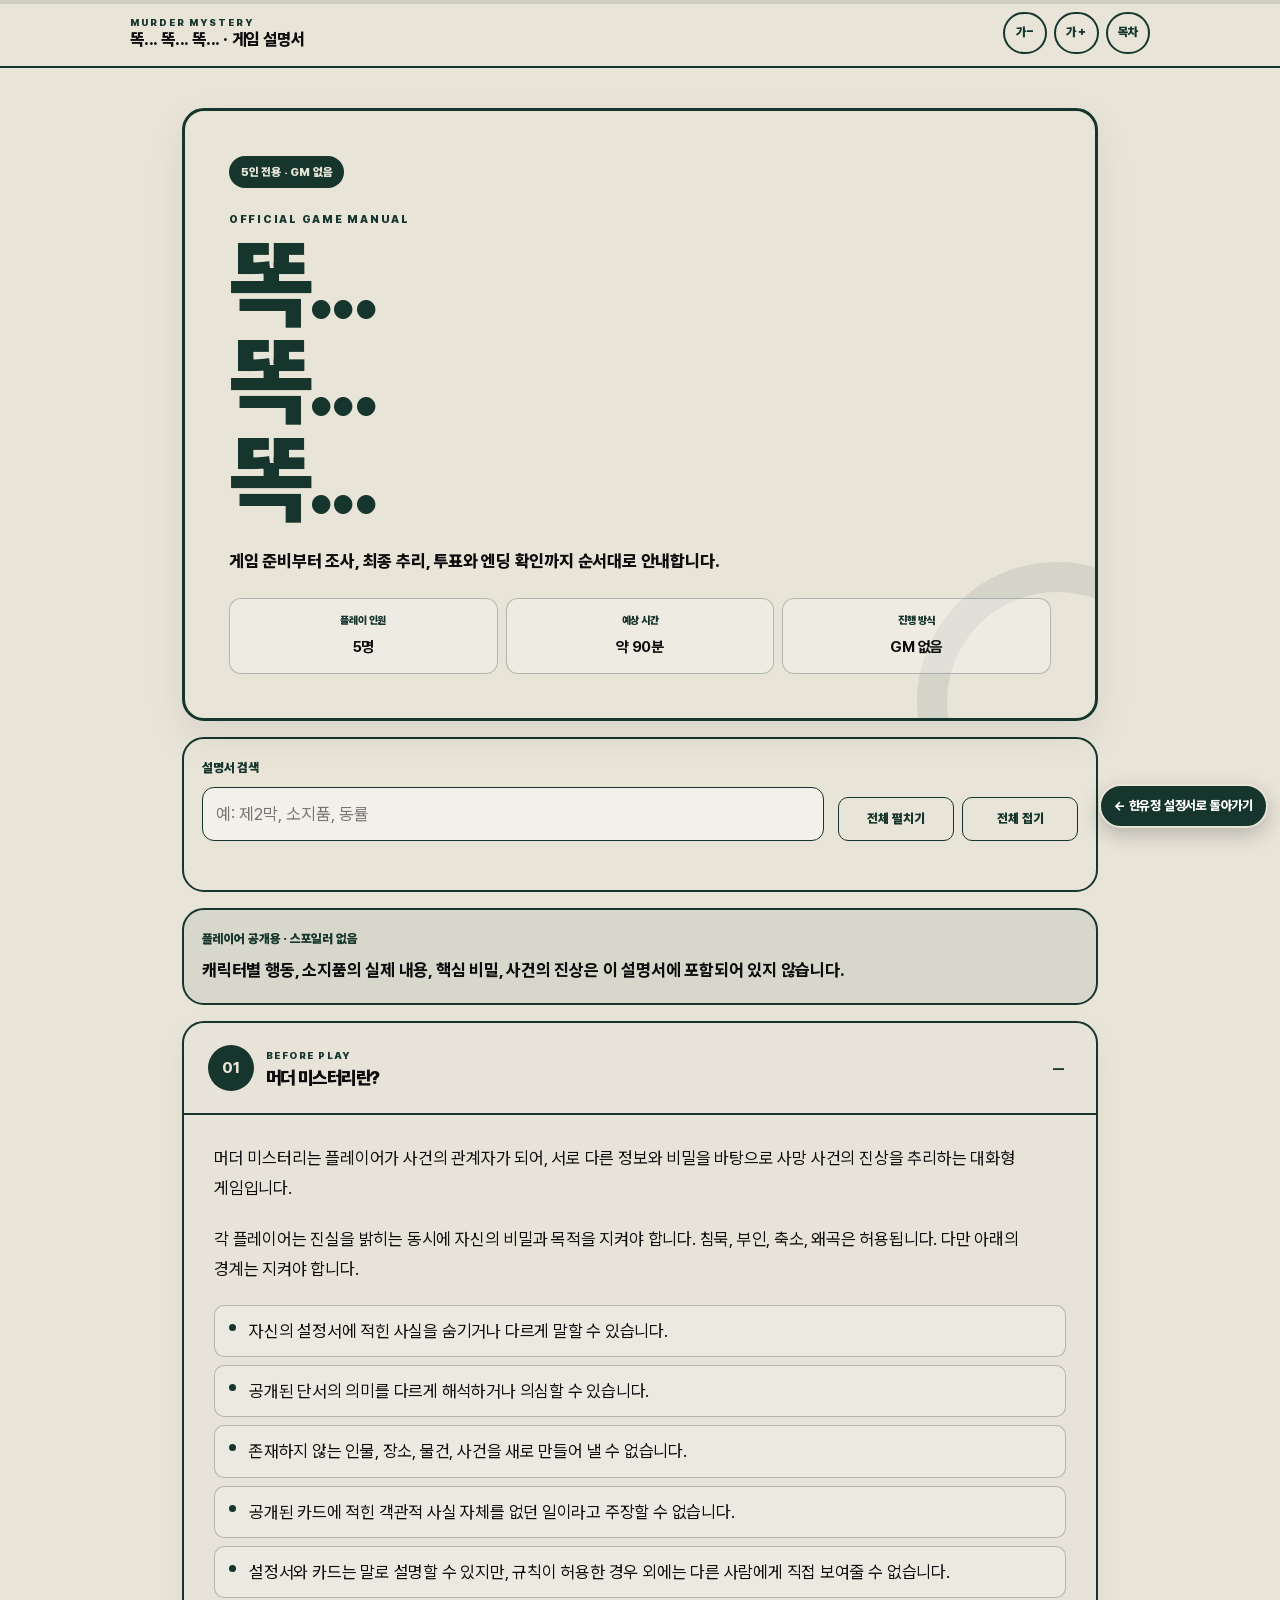
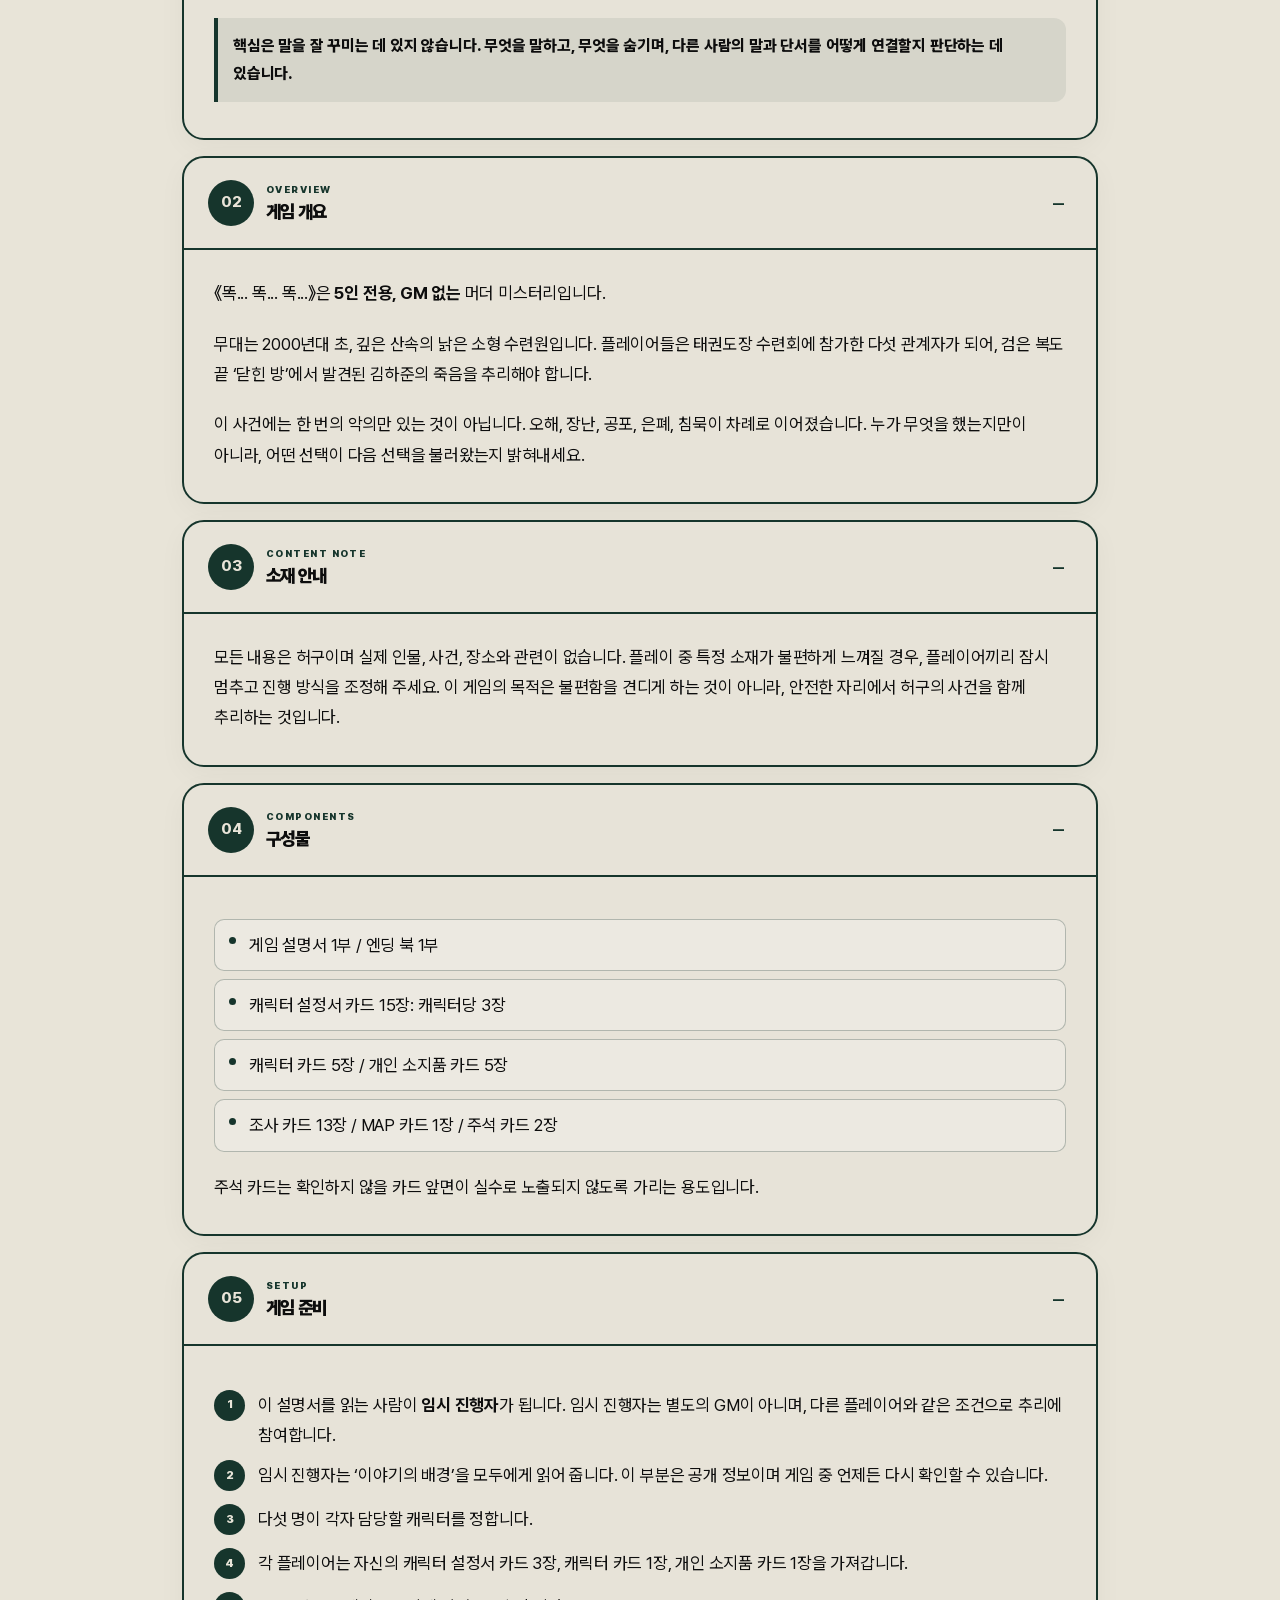
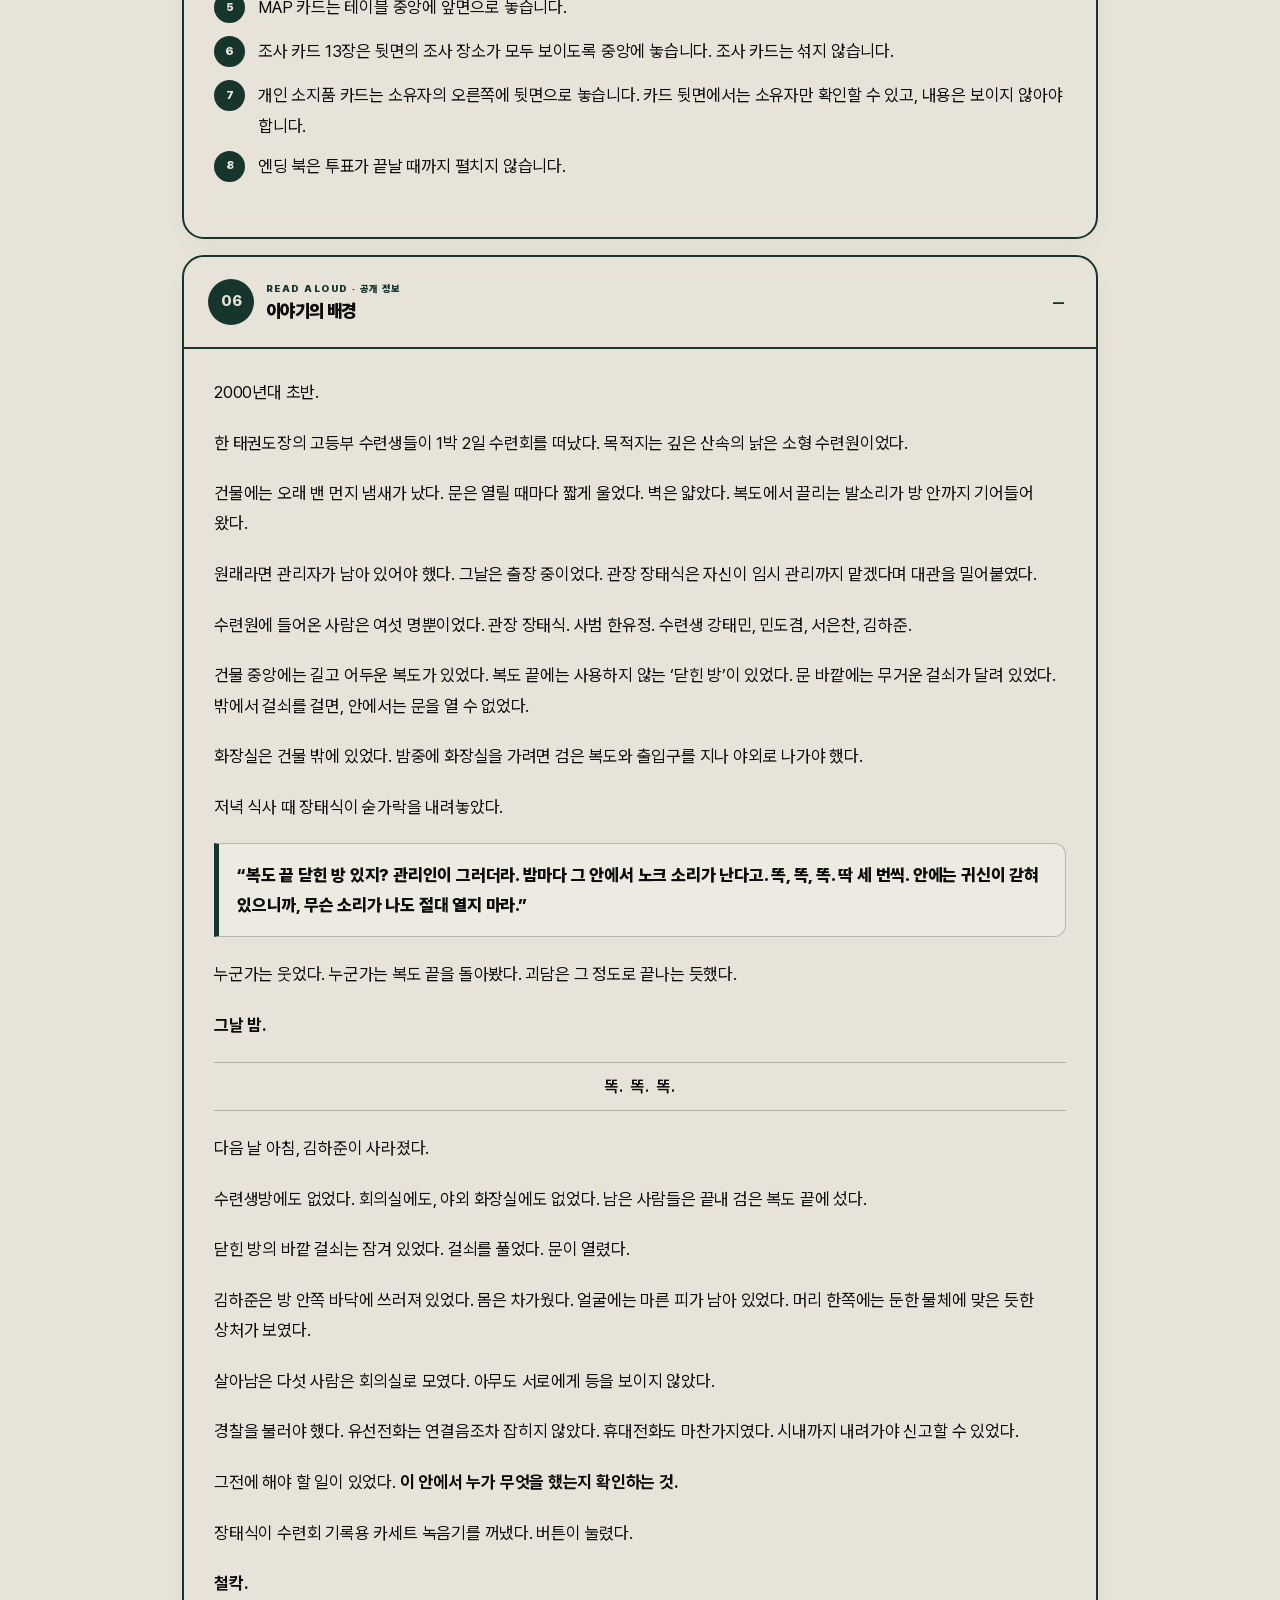
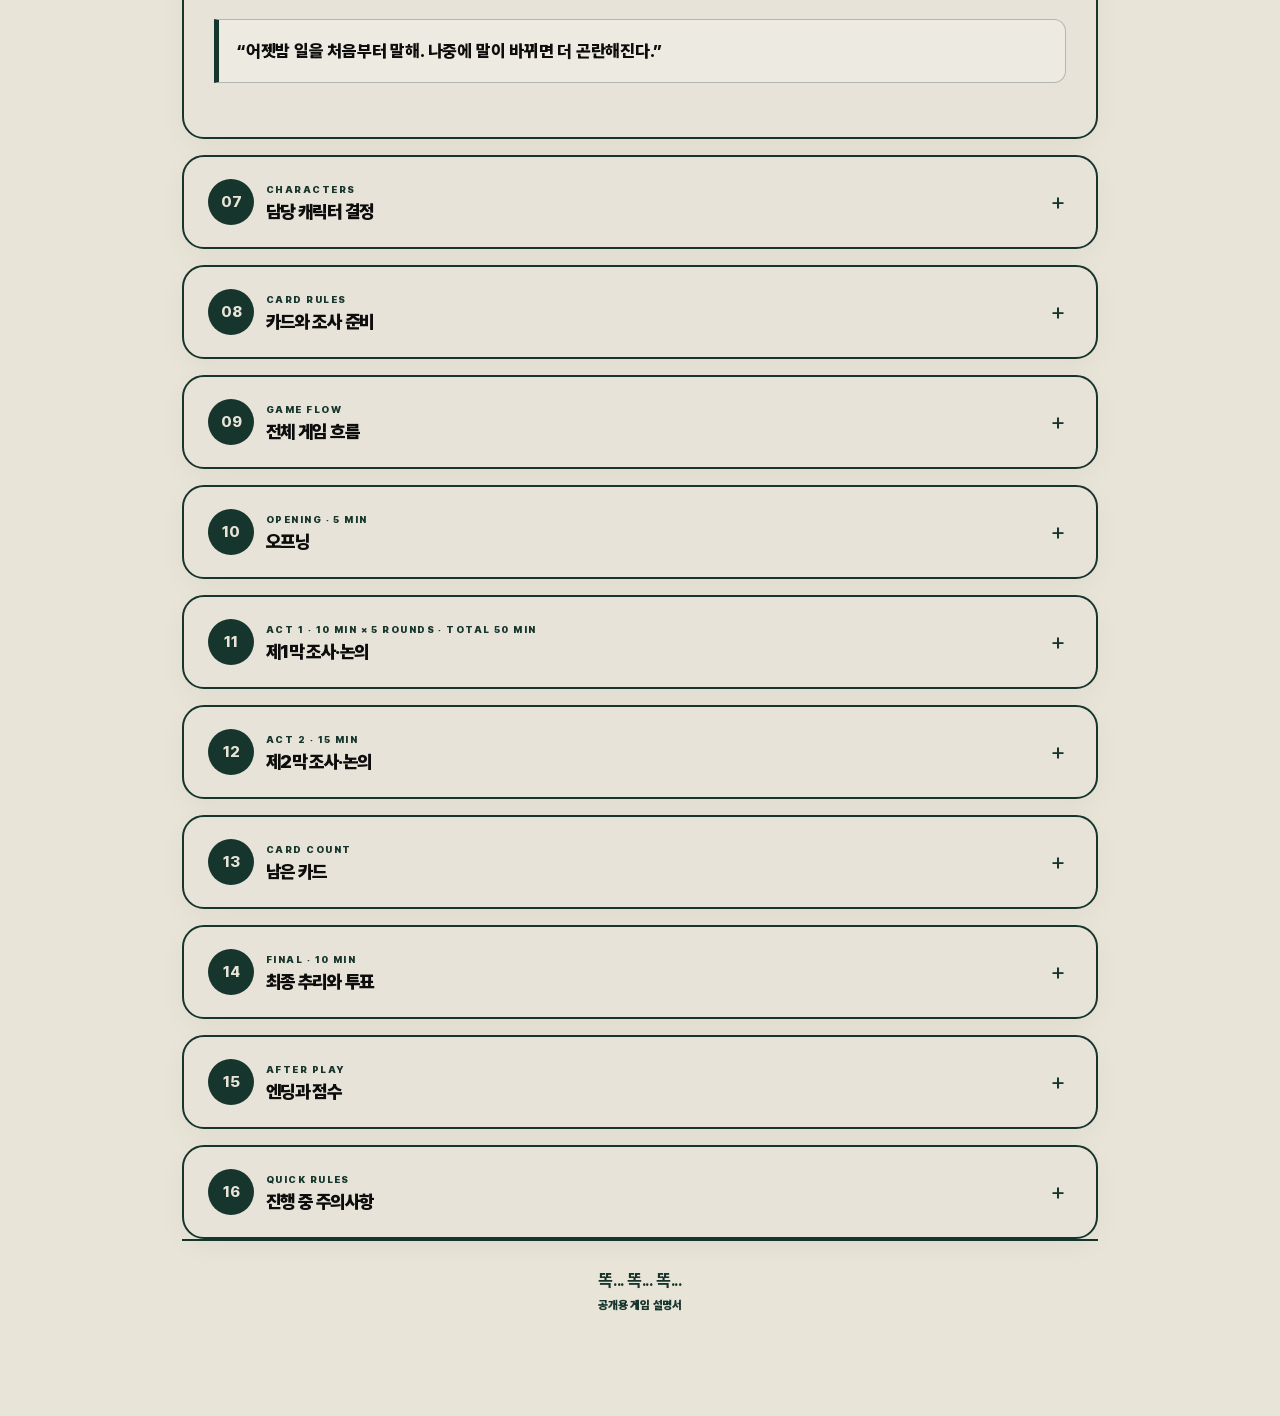
==== game-guide/index.html @ df675088 "Add files via upload" ====
<!DOCTYPE html>
<html lang="ko">
<head>
  <meta charset="UTF-8">
  <meta name="viewport" content="width=device-width, initial-scale=1, viewport-fit=cover">
  <meta name="theme-color" content="#E8E4D8">
  <meta name="color-scheme" content="light">
  <meta name="robots" content="noindex,nofollow,noarchive,nosnippet">
  <title>똑... 똑... 똑... | 게임 설명서</title>
  <meta name="description" content="5인용 GM 없는 머더 미스터리 《똑... 똑... 똑...》 공개용 모바일 게임 설명서">
  <link rel="stylesheet" href="style.css">
</head>
<body>
  <a class="character-return" id="characterReturn" href="../index.html?from=guide" aria-label="한유정 설정서로 돌아가기">← 한유정 설정서로 돌아가기</a>
  <div class="scroll-progress" aria-hidden="true"><div class="scroll-progress__bar" id="scrollProgress"></div></div>
  <header class="site-header">
    <div class="site-header__inner">
      <div class="brand"><span class="brand__eyebrow">MURDER MYSTERY</span><h1 class="brand__title">똑... 똑... 똑... · 게임 설명서</h1></div>
      <div class="header-actions" aria-label="읽기 설정">
        <button class="icon-button" id="fontDown" type="button" aria-label="글자 크기 줄이기">가−</button>
        <button class="icon-button" id="fontUp" type="button" aria-label="글자 크기 키우기">가＋</button>
        <button class="icon-button" id="menuToggle" type="button" aria-expanded="false" aria-controls="quickNav">목차</button>
      </div>
    </div>
  </header>
  <nav class="quick-nav" id="quickNav" aria-label="빠른 이동"><a href="#murder-mystery">머더 미스터리란?</a>
<a href="#overview">게임 개요</a>
<a href="#content-note">소재 안내</a>
<a href="#components">구성물</a>
<a href="#setup">게임 준비</a>
<a href="#story">이야기의 배경</a>
<a href="#characters">담당 캐릭터 결정</a>
<a href="#cards">카드와 조사 준비</a>
<a href="#flow">전체 게임 흐름</a>
<a href="#opening">오프닝</a>
<a href="#act-one">제1막 조사·논의</a>
<a href="#act-two">제2막 조사·논의</a>
<a href="#remaining">남은 카드</a>
<a href="#deduction-vote">최종 추리와 투표</a>
<a href="#ending-score">엔딩과 점수</a>
<a href="#important-rules">진행 중 주의사항</a></nav>
  <main class="page-shell">
    <section class="manual-hero">
      <span class="manual-hero__badge">5인 전용 · GM 없음</span>
      <p class="manual-hero__eyebrow">OFFICIAL GAME MANUAL</p>
      <h2>똑...<br>똑...<br>똑...</h2>
      <p class="manual-hero__subtitle">게임 준비부터 조사, 최종 추리, 투표와 엔딩 확인까지 순서대로 안내합니다.</p>
      <div class="manual-summary">
        <div><span>플레이 인원</span><strong>5명</strong></div>
        <div><span>예상 시간</span><strong>약 90분</strong></div>
        <div><span>진행 방식</span><strong>GM 없음</strong></div>
      </div>
    </section>
    <section class="manual-tools" aria-label="설명서 도구">
      <label class="search-box" for="manualSearch"><span>설명서 검색</span><input id="manualSearch" type="search" placeholder="예: 제2막, 소지품, 동률"></label>
      <div class="tool-buttons"><button id="expandAll" type="button">전체 펼치기</button><button id="collapseAll" type="button">전체 접기</button></div>
      <p class="search-status" id="searchStatus" aria-live="polite"></p>
    </section>
    <section class="important-note">
      <strong>플레이어 공개용 · 스포일러 없음</strong>
      <p>캐릭터별 행동, 소지품의 실제 내용, 핵심 비밀, 사건의 진상은 이 설명서에 포함되어 있지 않습니다.</p>
    </section>
    <div id="manualSections">
      <article class="manual-section" id="murder-mystery">
        <button class="section-toggle" type="button" aria-expanded="true" aria-controls="murder-mystery-content">
          <span class="section-number">01</span>
          <span class="section-title-group">
            <span class="section-kicker">BEFORE PLAY</span>
            <span class="section-title">머더 미스터리란?</span>
          </span>
          <span class="toggle-mark" aria-hidden="true">−</span>
        </button>
        <div class="section-content" id="murder-mystery-content">
          <div class="prose">
        <p>머더 미스터리는 플레이어가 사건의 관계자가 되어, 서로 다른 정보와 비밀을 바탕으로 사망 사건의 진상을 추리하는 대화형 게임입니다.</p>
        <p>각 플레이어는 진실을 밝히는 동시에 자신의 비밀과 목적을 지켜야 합니다. 침묵, 부인, 축소, 왜곡은 허용됩니다. 다만 아래의 경계는 지켜야 합니다.</p>
        <ul class="manual-list">
          <li>자신의 설정서에 적힌 사실을 숨기거나 다르게 말할 수 있습니다.</li>
          <li>공개된 단서의 의미를 다르게 해석하거나 의심할 수 있습니다.</li>
          <li>존재하지 않는 인물, 장소, 물건, 사건을 새로 만들어 낼 수 없습니다.</li>
          <li>공개된 카드에 적힌 객관적 사실 자체를 없던 일이라고 주장할 수 없습니다.</li>
          <li>설정서와 카드는 말로 설명할 수 있지만, 규칙이 허용한 경우 외에는 다른 사람에게 직접 보여줄 수 없습니다.</li>
        </ul>
        <div class="rule-callout">핵심은 말을 잘 꾸미는 데 있지 않습니다. 무엇을 말하고, 무엇을 숨기며, 다른 사람의 말과 단서를 어떻게 연결할지 판단하는 데 있습니다.</div></div>
        </div>
      </article>

      <article class="manual-section" id="overview">
        <button class="section-toggle" type="button" aria-expanded="true" aria-controls="overview-content">
          <span class="section-number">02</span>
          <span class="section-title-group">
            <span class="section-kicker">OVERVIEW</span>
            <span class="section-title">게임 개요</span>
          </span>
          <span class="toggle-mark" aria-hidden="true">−</span>
        </button>
        <div class="section-content" id="overview-content">
          <div class="prose">
        <p>《똑... 똑... 똑...》은 <strong>5인 전용, GM 없는</strong> 머더 미스터리입니다.</p>
        <p>무대는 2000년대 초, 깊은 산속의 낡은 소형 수련원입니다. 플레이어들은 태권도장 수련회에 참가한 다섯 관계자가 되어, 검은 복도 끝 ‘닫힌 방’에서 발견된 김하준의 죽음을 추리해야 합니다.</p>
        <p>이 사건에는 한 번의 악의만 있는 것이 아닙니다. 오해, 장난, 공포, 은폐, 침묵이 차례로 이어졌습니다. 누가 무엇을 했는지만이 아니라, 어떤 선택이 다음 선택을 불러왔는지 밝혀내세요.</p></div>
        </div>
      </article>

      <article class="manual-section" id="content-note">
        <button class="section-toggle" type="button" aria-expanded="true" aria-controls="content-note-content">
          <span class="section-number">03</span>
          <span class="section-title-group">
            <span class="section-kicker">CONTENT NOTE</span>
            <span class="section-title">소재 안내</span>
          </span>
          <span class="toggle-mark" aria-hidden="true">−</span>
        </button>
        <div class="section-content" id="content-note-content">
          <div class="prose">
        <p>모든 내용은 허구이며 실제 인물, 사건, 장소와 관련이 없습니다. 플레이 중 특정 소재가 불편하게 느껴질 경우, 플레이어끼리 잠시 멈추고 진행 방식을 조정해 주세요. 이 게임의 목적은 불편함을 견디게 하는 것이 아니라, 안전한 자리에서 허구의 사건을 함께 추리하는 것입니다.</p></div>
        </div>
      </article>

      <article class="manual-section" id="components">
        <button class="section-toggle" type="button" aria-expanded="true" aria-controls="components-content">
          <span class="section-number">04</span>
          <span class="section-title-group">
            <span class="section-kicker">COMPONENTS</span>
            <span class="section-title">구성물</span>
          </span>
          <span class="toggle-mark" aria-hidden="true">−</span>
        </button>
        <div class="section-content" id="components-content">
          <div class="prose">
        <ul class="manual-list">
          <li>게임 설명서 1부 / 엔딩 북 1부</li>
          <li>캐릭터 설정서 카드 15장: 캐릭터당 3장</li>
          <li>캐릭터 카드 5장 / 개인 소지품 카드 5장</li>
          <li>조사 카드 13장 / MAP 카드 1장 / 주석 카드 2장</li>
        </ul>
        <p>주석 카드는 확인하지 않을 카드 앞면이 실수로 노출되지 않도록 가리는 용도입니다.</p></div>
        </div>
      </article>

      <article class="manual-section" id="setup">
        <button class="section-toggle" type="button" aria-expanded="true" aria-controls="setup-content">
          <span class="section-number">05</span>
          <span class="section-title-group">
            <span class="section-kicker">SETUP</span>
            <span class="section-title">게임 준비</span>
          </span>
          <span class="toggle-mark" aria-hidden="true">−</span>
        </button>
        <div class="section-content" id="setup-content">
          <div class="prose">
        <ol class="numbered-list">
          <li>이 설명서를 읽는 사람이 <strong>임시 진행자</strong>가 됩니다. 임시 진행자는 별도의 GM이 아니며, 다른 플레이어와 같은 조건으로 추리에 참여합니다.</li>
          <li>임시 진행자는 ‘이야기의 배경’을 모두에게 읽어 줍니다. 이 부분은 공개 정보이며 게임 중 언제든 다시 확인할 수 있습니다.</li>
          <li>다섯 명이 각자 담당할 캐릭터를 정합니다.</li>
          <li>각 플레이어는 자신의 캐릭터 설정서 카드 3장, 캐릭터 카드 1장, 개인 소지품 카드 1장을 가져갑니다.</li>
          <li>MAP 카드는 테이블 중앙에 앞면으로 놓습니다.</li>
          <li>조사 카드 13장은 뒷면의 조사 장소가 모두 보이도록 중앙에 놓습니다. 조사 카드는 섞지 않습니다.</li>
          <li>개인 소지품 카드는 소유자의 오른쪽에 뒷면으로 놓습니다. 카드 뒷면에서는 소유자만 확인할 수 있고, 내용은 보이지 않아야 합니다.</li>
          <li>엔딩 북은 투표가 끝날 때까지 펼치지 않습니다.</li>
        </ol></div>
        </div>
      </article>

      <article class="manual-section" id="story">
        <button class="section-toggle" type="button" aria-expanded="true" aria-controls="story-content">
          <span class="section-number">06</span>
          <span class="section-title-group">
            <span class="section-kicker">READ ALOUD · 공개 정보</span>
            <span class="section-title">이야기의 배경</span>
          </span>
          <span class="toggle-mark" aria-hidden="true">−</span>
        </button>
        <div class="section-content" id="story-content">
          <div class="prose">
        <div class="story">
          <p>2000년대 초반.</p>
          <p>한 태권도장의 고등부 수련생들이 1박 2일 수련회를 떠났다. 목적지는 깊은 산속의 낡은 소형 수련원이었다.</p>
          <p>건물에는 오래 밴 먼지 냄새가 났다. 문은 열릴 때마다 짧게 울었다. 벽은 얇았다. 복도에서 끌리는 발소리가 방 안까지 기어들어 왔다.</p>
          <p>원래라면 관리자가 남아 있어야 했다. 그날은 출장 중이었다. 관장 장태식은 자신이 임시 관리까지 맡겠다며 대관을 밀어붙였다.</p>
          <p>수련원에 들어온 사람은 여섯 명뿐이었다. 관장 장태식. 사범 한유정. 수련생 강태민, 민도겸, 서은찬, 김하준.</p>
          <p>건물 중앙에는 길고 어두운 복도가 있었다. 복도 끝에는 사용하지 않는 ‘닫힌 방’이 있었다. 문 바깥에는 무거운 걸쇠가 달려 있었다. 밖에서 걸쇠를 걸면, 안에서는 문을 열 수 없었다.</p>
          <p>화장실은 건물 밖에 있었다. 밤중에 화장실을 가려면 검은 복도와 출입구를 지나 야외로 나가야 했다.</p>
          <p>저녁 식사 때 장태식이 숟가락을 내려놓았다.</p>
          <blockquote>“복도 끝 닫힌 방 있지? 관리인이 그러더라. 밤마다 그 안에서 노크 소리가 난다고. 똑, 똑, 똑. 딱 세 번씩. 안에는 귀신이 갇혀 있으니까, 무슨 소리가 나도 절대 열지 마라.”</blockquote>
          <p>누군가는 웃었다. 누군가는 복도 끝을 돌아봤다. 괴담은 그 정도로 끝나는 듯했다.</p>
          <p><strong>그날 밤.</strong></p>
          <p class="story-knock" aria-label="똑. 똑. 똑.">똑. 똑. 똑.</p>
          <p>다음 날 아침, 김하준이 사라졌다.</p>
          <p>수련생방에도 없었다. 회의실에도, 야외 화장실에도 없었다. 남은 사람들은 끝내 검은 복도 끝에 섰다.</p>
          <p>닫힌 방의 바깥 걸쇠는 잠겨 있었다. 걸쇠를 풀었다. 문이 열렸다.</p>
          <p>김하준은 방 안쪽 바닥에 쓰러져 있었다. 몸은 차가웠다. 얼굴에는 마른 피가 남아 있었다. 머리 한쪽에는 둔한 물체에 맞은 듯한 상처가 보였다.</p>
          <p>살아남은 다섯 사람은 회의실로 모였다. 아무도 서로에게 등을 보이지 않았다.</p>
          <p>경찰을 불러야 했다. 유선전화는 연결음조차 잡히지 않았다. 휴대전화도 마찬가지였다. 시내까지 내려가야 신고할 수 있었다.</p>
          <p>그전에 해야 할 일이 있었다. <strong>이 안에서 누가 무엇을 했는지 확인하는 것.</strong></p>
          <p>장태식이 수련회 기록용 카세트 녹음기를 꺼냈다. 버튼이 눌렸다.</p>
          <p><strong>철칵.</strong></p>
          <blockquote>“어젯밤 일을 처음부터 말해. 나중에 말이 바뀌면 더 곤란해진다.”</blockquote>
        </div></div>
        </div>
      </article>

      <article class="manual-section" id="characters">
        <button class="section-toggle" type="button" aria-expanded="false" aria-controls="characters-content">
          <span class="section-number">07</span>
          <span class="section-title-group">
            <span class="section-kicker">CHARACTERS</span>
            <span class="section-title">담당 캐릭터 결정</span>
          </span>
          <span class="toggle-mark" aria-hidden="true">+</span>
        </button>
        <div class="section-content" id="characters-content" hidden>
          <div class="prose">
        <p>아래 다섯 캐릭터 중 각자 한 명을 담당합니다. 희망 캐릭터가 겹치면 상의하여 정하고, 합의가 어렵다면 무작위로 정합니다.</p>
        <ul class="manual-list">
          <li><strong>강태민</strong> / 남성 / 18세 / 태권도장 수련생 / 분위기를 주도하는 고등부 수련생</li>
          <li><strong>민도겸</strong> / 남성 / 18세 / 태권도장 수련생 / 중심 인물의 곁에서 조용히 분위기를 따르는 학생</li>
          <li><strong>서은찬</strong> / 남성 / 17세 / 태권도장 수련생 / 불안이 많고 주변의 눈치를 빠르게 읽는 학생</li>
          <li><strong>한유정</strong> / 여성 / 28세 / 태권도장 사범 / 수련생들을 가장 가까이에서 지도하는 사람</li>
          <li><strong>장태식</strong> / 남성 / 45세 / 태권도장 관장 / 수련회와 시설 안전을 책임진 인솔자</li>
        </ul></div>
        </div>
      </article>

      <article class="manual-section" id="cards">
        <button class="section-toggle" type="button" aria-expanded="false" aria-controls="cards-content">
          <span class="section-number">08</span>
          <span class="section-title-group">
            <span class="section-kicker">CARD RULES</span>
            <span class="section-title">카드와 조사 준비</span>
          </span>
          <span class="toggle-mark" aria-hidden="true">+</span>
        </button>
        <div class="section-content" id="cards-content" hidden>
          <div class="prose">
        <h3>캐릭터 설정서</h3><p>각 플레이어는 자신의 캐릭터 설정서 3장을 손에 들고 진행합니다. 설정서는 언제든 다시 읽을 수 있지만 다른 사람에게 직접 보여줄 수 없습니다.</p>
        <h3>캐릭터 카드</h3><p>오프닝의 첫 진술을 읽을 때만 확인합니다. 첫 진술은 문장을 바꾸지 말고 그대로 읽습니다.</p>
        <h3>개인 소지품 카드</h3><p>소유자만 언제든 확인할 수 있습니다. 다만 조사 대상으로 선택되기 전에는 카드 앞면을 공개하거나 다른 사람에게 보여줄 수 없습니다. 소지품의 내용을 말로 설명하거나 숨기거나 왜곡하는 것은 가능합니다.</p>
        <h3>조사 카드</h3><p>뒷면에는 조사할 장소나 대상의 이름만 적혀 있고, 카드 내용은 앞면에만 있습니다. 섞지 않고 모든 플레이어가 원하는 조사 대상을 고를 수 있도록 펼쳐 놓습니다.</p>
        <div class="rule-callout"><strong>조사 카드 13장 + 개인 소지품 카드 5장 = 조사 가능 카드 18장</strong></div></div>
        </div>
      </article>

      <article class="manual-section" id="flow">
        <button class="section-toggle" type="button" aria-expanded="false" aria-controls="flow-content">
          <span class="section-number">09</span>
          <span class="section-title-group">
            <span class="section-kicker">GAME FLOW</span>
            <span class="section-title">전체 게임 흐름</span>
          </span>
          <span class="toggle-mark" aria-hidden="true">+</span>
        </button>
        <div class="section-content" id="flow-content" hidden>
          <div class="prose">
        <div class="flow-box flow-box--timeline">
          <span>오프닝 <strong>5분</strong></span><span class="flow-box__act-one">제1막 <strong>10분 × 5회</strong><small>총 50분 · 5회 모두 진행</small></span><span>제2막 <strong>15분</strong></span><span>최종 추리 <strong>5분</strong></span><span>투표 <strong>5분</strong></span><span>엔딩·점수</span>
        </div>
        <p>제한 시간은 긴장을 위한 기준입니다. 전원이 동의하면 조금 조정할 수 있습니다.</p></div>
        </div>
      </article>

      <article class="manual-section" id="opening">
        <button class="section-toggle" type="button" aria-expanded="false" aria-controls="opening-content">
          <span class="section-number">10</span>
          <span class="section-title-group">
            <span class="section-kicker">OPENING · 5 MIN</span>
            <span class="section-title">오프닝</span>
          </span>
          <span class="toggle-mark" aria-hidden="true">+</span>
        </button>
        <div class="section-content" id="opening-content" hidden>
          <div class="prose">
        <ol class="numbered-list">
          <li>모두 자신의 캐릭터 설정서 3장을 조용히 읽습니다.</li>
          <li>설정서의 원문은 다른 플레이어에게 보여주거나 그대로 낭독하지 않습니다.</li>
          <li>설정서 확인이 끝나면 캐릭터 카드의 첫 진술을 순서대로 읽습니다.</li>
          <li>첫 진술은 김하준의 시신이 발견된 직후, 각 인물이 녹음기 앞에서 한 공개 진술입니다. 문장을 바꾸지 않습니다.</li>
          <li>모든 첫 진술이 끝나면 제1막 <strong>1회차</strong>를 시작합니다.</li>
        </ol></div>
        </div>
      </article>

      <article class="manual-section" id="act-one">
        <button class="section-toggle" type="button" aria-expanded="false" aria-controls="act-one-content">
          <span class="section-number">11</span>
          <span class="section-title-group">
            <span class="section-kicker">ACT 1 · 10 MIN × 5 ROUNDS · TOTAL 50 MIN</span>
            <span class="section-title">제1막 조사·논의</span>
          </span>
          <span class="toggle-mark" aria-hidden="true">+</span>
        </button>
        <div class="section-content" id="act-one-content" hidden>
          <div class="prose">
        <div class="act-one-alert" role="note" aria-label="제1막 반복 진행 안내">
          <strong>한 번만 진행하고 제2막으로 넘어가지 마세요.</strong>
          <span>아래의 <b>10분짜리 조사·논의를 담당자를 바꾸며 총 5회 반복</b>합니다. 제1막 전체 시간은 총 50분입니다.</span>
        </div>

        <h3 class="step-heading">제1막 전체 5회차</h3>
        <div class="round-repeat-grid" aria-label="제1막 1회차부터 5회차까지">
          <div class="round-repeat-item"><strong>1회차</strong><span>10분</span></div>
          <div class="round-repeat-item"><strong>2회차</strong><span>10분</span></div>
          <div class="round-repeat-item"><strong>3회차</strong><span>10분</span></div>
          <div class="round-repeat-item"><strong>4회차</strong><span>10분</span></div>
          <div class="round-repeat-item"><strong>5회차</strong><span>10분</span></div>
        </div>
        <p class="round-repeat-caption">첫 조사 담당자를 정한 뒤, 매 회차가 끝날 때마다 시계 방향의 다음 플레이어가 담당합니다. 다섯 명 모두 한 번씩 담당해야 합니다.</p>

        <h3 class="step-heading">한 회차 10분의 진행 순서</h3>
        <ol class="round-flow-list">
          <li><span class="flow-number" aria-hidden="true">1</span><span class="flow-text">이번 회차의 조사 담당자를 확인합니다.</span></li>
          <li><span class="flow-number" aria-hidden="true">2</span><span class="flow-text">조사 담당자가 조사 가능 카드 2장을 선택합니다.</span></li>
          <li><span class="flow-number" aria-hidden="true">3</span><span class="flow-text">선택한 두 카드를 즉시 전체 공개합니다.</span></li>
          <li><span class="flow-number" aria-hidden="true">4</span><span class="flow-text">10분 중 남은 시간 동안 자유롭게 논의합니다.</span></li>
          <li><span class="flow-number" aria-hidden="true">5</span><span class="flow-text">10분이 끝나면 다음 담당자로 바꾸어 새 회차를 시작합니다.</span></li>
        </ol>
        <p>각 조사 담당자는 아직 공개되지 않은 조사 가능 카드 2장을 고릅니다.</p>
        <ul class="manual-list">
          <li>조사 카드 2장을 선택할 수 있습니다.</li>
          <li>조사 카드 1장과 다른 사람의 개인 소지품 카드 1장을 선택할 수 있습니다.</li>
          <li>개인 소지품 카드 2장을 동시에 선택할 수 없습니다.</li>
          <li>자신의 개인 소지품 카드는 선택할 수 없습니다.</li>
        </ul>
        <p>선택한 두 카드는 즉시 전체 공개합니다. 공개된 카드는 테이블 중앙에 앞면으로 놓고 누구나 다시 확인할 수 있게 둡니다.</p>
        <p>카드 공개 뒤 남은 시간 동안 자유롭게 논의합니다. 공개 단서, 첫 진술, 서로의 말에 드러난 모순을 연결해 사건을 추리합니다.</p></div>
        <div class="act-one-exit" role="note">
          <strong>제2막으로 넘어가기 전 반드시 확인</strong>
          <span>① 5회차까지 모두 종료&nbsp;&nbsp; ② 다섯 명 모두 조사 담당 완료&nbsp;&nbsp; ③ 공개 카드 총 10장</span>
          <b>세 조건이 모두 충족되어야 제2막으로 이동합니다.</b>
        </div>
        </div>
      </article>

      <article class="manual-section" id="act-two">
        <button class="section-toggle" type="button" aria-expanded="false" aria-controls="act-two-content">
          <span class="section-number">12</span>
          <span class="section-title-group">
            <span class="section-kicker">ACT 2 · 15 MIN</span>
            <span class="section-title">제2막 조사·논의</span>
          </span>
          <span class="toggle-mark" aria-hidden="true">+</span>
        </button>
        <div class="section-content" id="act-two-content" hidden>
          <div class="prose">
        <div class="rule-callout"><strong>제1막 5회차를 모두 마치고, 전체 공개 카드가 총 10장인지 확인한 뒤 제2막을 시작합니다.</strong></div>
        <ol class="numbered-list">
          <li>첫 조사 담당자부터 시계 방향으로 아직 확인되지 않은 조사 가능 카드 1장을 골라 자기 앞에 뒷면으로 가져옵니다.</li>
          <li>앞선 플레이어가 가져간 카드는 다시 선택할 수 없습니다.</li>
          <li>다섯 명의 선택이 모두 끝난 뒤, 각자 가져온 카드 앞면을 개인적으로 확인합니다.</li>
          <li>가져온 카드는 전체 공개하거나 다른 플레이어에게 직접 보여줄 수 없습니다.</li>
          <li>카드 내용을 말로 설명하는 것은 가능하며, 숨기거나 왜곡하거나 거짓말할 수도 있습니다.</li>
        </ol>
        <div class="rule-callout">다른 사람의 개인 소지품을 가져왔다면 원래 소유자도 내용을 알고 있습니다. 제2막 정보는 ‘선택한 사람만 아는 정보’가 아니라 <strong>전체에게 공개되지 않은 정보</strong>입니다.</div></div>
        </div>
      </article>

      <article class="manual-section" id="remaining">
        <button class="section-toggle" type="button" aria-expanded="false" aria-controls="remaining-content">
          <span class="section-number">13</span>
          <span class="section-title-group">
            <span class="section-kicker">CARD COUNT</span>
            <span class="section-title">남은 카드</span>
          </span>
          <span class="toggle-mark" aria-hidden="true">+</span>
        </button>
        <div class="section-content" id="remaining-content" hidden>
          <div class="prose">
        <div class="flow-box"><span>전체 <strong>18장</strong></span><span>제1막 전체 공개 <strong>10장</strong></span><span>제2막 비공개 확인 <strong>5장</strong></span><span>끝까지 미확인 <strong>3장</strong></span></div>
        <p>마지막까지 확인되지 않은 3장은 게임 종료 전까지 볼 수 없습니다.</p>
        <p>카드 선택 자체도 추리의 일부입니다. 모든 조합이 같은 난도로 이어지는 것은 아니므로, 이미 나온 정보와 연결되는 장소와 소지품을 신중히 선택해야 합니다.</p></div>
        </div>
      </article>

      <article class="manual-section" id="deduction-vote">
        <button class="section-toggle" type="button" aria-expanded="false" aria-controls="deduction-vote-content">
          <span class="section-number">14</span>
          <span class="section-title-group">
            <span class="section-kicker">FINAL · 10 MIN</span>
            <span class="section-title">최종 추리와 투표</span>
          </span>
          <span class="toggle-mark" aria-hidden="true">+</span>
        </button>
        <div class="section-content" id="deduction-vote-content" hidden>
          <div class="prose">
        <h3>최종 추리 · 5분</h3>
        <p>제2막 조사 / 논의가 끝나면 최종 추리를 진행한다. 제한 시간은 5분이다. 이 시간에는 더 이상 카드를 선택하지 않는다. 플레이어들은 지금까지 나온 정보를 바탕으로 마지막 논의를 한다. 최종 추리가 끝나면 투표로 넘어간다.</p>
        <h3>투표 · 5분</h3>
        <p>김하준의 사망에 가장 직접적인 원인을 만들고, 그를 살릴 수 있었던 마지막 가능성을 끊은 <strong>‘최종 책임자’ 한 명</strong>을 지목합니다. 어느 인물도 이 기준에 해당하지 않고 순수한 사고사라고 판단한다면 ‘사고사’에 투표할 수 있습니다.</p>
        <p>원한다면 투표 직전 각자 최종 추리를 1분 이내로 말합니다. 투표는 동시에 공개합니다.</p>
        <div class="rule-callout">동률이면 동률 대상만 두고 3분간 재논의한 뒤 재투표합니다. 다시 동률이면 제1막의 첫 조사 담당자가 동률 대상 중 하나를 최종 지목합니다.</div></div>
        </div>
      </article>

      <article class="manual-section" id="ending-score">
        <button class="section-toggle" type="button" aria-expanded="false" aria-controls="ending-score-content">
          <span class="section-number">15</span>
          <span class="section-title-group">
            <span class="section-kicker">AFTER PLAY</span>
            <span class="section-title">엔딩과 점수</span>
          </span>
          <span class="toggle-mark" aria-hidden="true">+</span>
        </button>
        <div class="section-content" id="ending-score-content" hidden>
          <div class="prose">
        <h3>엔딩 확인</h3>
        <ol class="numbered-list">
          <li>최종 지목 대상에 해당하는 엔딩을 읽습니다.</li>
          <li>반드시 ‘사건의 진실’과 ‘주요 단서 해설’을 이어서 읽습니다.</li>
          <li>각자 숨긴 비밀, 제2막에서 확인한 카드, 공개되지 않은 개인 소지품을 자유롭게 밝히며 사건을 되짚습니다.</li>
        </ol>
        <h3>점수 계산 · 선택 규칙</h3>
        <p>점수는 사건의 진실을 확인한 뒤 각 설정서의 목적을 기준으로 계산합니다.</p>
        <p>‘특정 인물에게 핵심 비밀 두 가지가 모두 들키지 않는다’는 목표는 두 비밀이 모두 정확히 간파되었을 때만 실패합니다. 상대가 0개 또는 1개만 알아냈다면 성공입니다. 문장을 그대로 맞힐 필요는 없지만, 비밀이 사건에서 어떤 의미였는지 설명할 수 있어야 ‘간파’로 인정합니다.</p>
        <p>가장 높은 점수를 얻은 플레이어가 ‘최고 추리자’입니다. 동점은 공동 우승입니다.</p></div>
        </div>
      </article>

      <article class="manual-section" id="important-rules">
        <button class="section-toggle" type="button" aria-expanded="false" aria-controls="important-rules-content">
          <span class="section-number">16</span>
          <span class="section-title-group">
            <span class="section-kicker">QUICK RULES</span>
            <span class="section-title">진행 중 주의사항</span>
          </span>
          <span class="toggle-mark" aria-hidden="true">+</span>
        </button>
        <div class="section-content" id="important-rules-content" hidden>
          <div class="prose">
        <ul class="manual-list">
          <li>설정서와 비공개 카드는 직접 보여주지 않습니다.</li>
          <li>공개 카드의 존재와 객관적 문구는 부정할 수 없습니다. 해석과 책임은 얼마든지 다툴 수 있습니다.</li>
          <li>새로운 인물, 통로, 물건, 초자연 현상을 즉석에서 만들지 않습니다.</li>
          <li>자신의 비밀을 숨길 수 있지만, 게임 밖의 개인정보나 실제 경험을 연기에 끌어오지 않습니다.</li>
          <li>투표는 ‘가장 수상한 사람’이 아니라 사망의 결정적 흐름을 만든 최종 책임자를 고르는 절차입니다.</li>
        </ul></div>
        </div>
      </article></div>
    <section class="no-results" id="noResults" hidden><strong>검색 결과가 없습니다.</strong><p>다른 단어로 검색하거나 검색어를 지워 주세요.</p></section>
    <footer class="site-footer"><strong>똑... 똑... 똑...</strong><p>공개용 게임 설명서</p></footer>
  </main>
  <button class="back-to-top" id="backToTop" type="button" tabindex="-1" aria-hidden="true" aria-label="맨 위로 이동" title="맨 위로">↑</button>
  <script src="script.js"></script>
</body>
</html>
---- game-guide/style.css ----
@font-face {
  font-family: "Pretendard";
  src: url("PretendardVariable.woff2") format("woff2-variations");
  font-style: normal;
  font-weight: 100 900;
  font-display: swap;
}

.character-return {
  position: fixed;
  right: 12px;
  bottom: calc(72px + env(safe-area-inset-bottom, 0px));
  z-index: 90;
  display: inline-flex;
  align-items: center;
  min-height: 44px;
  padding: 9px 13px;
  color: #fff;
  background: #16352C;
  border: 2px solid #E8E4D8;
  border-radius: 999px;
  box-shadow: 0 7px 20px rgba(13, 13, 13, .22);
  font-size: 13px;
  font-weight: 800;
  line-height: 1.2;
  text-decoration: none;
}

:root {
  --paper: #E8E4D8;
  --ink: #0D0D0D;
  --navy: #16352C;
  --navy-soft: rgba(22, 53, 44, 0.09);
  --navy-mid: rgba(22, 53, 44, 0.28);
  --shadow: 0 16px 40px rgba(11, 11, 11, 0.07);
  --body-size: 17px;
  --radius-lg: 22px;
  --radius-md: 14px;
  --safe-bottom: env(safe-area-inset-bottom, 0px);
}

* { box-sizing: border-box; }

html {
  scroll-behavior: smooth;
  scroll-padding-top: 112px;
}

body {
  margin: 0;
  min-width: 320px;
  color: var(--ink);
  background: var(--paper);
  font-family: "Pretendard", sans-serif;
  font-size: var(--body-size);
  line-height: 1.78;
  letter-spacing: -0.012em;
  word-break: keep-all;
  overflow-wrap: break-word;
}

button, input, a {
  font-family: "Pretendard", sans-serif;
  -webkit-tap-highlight-color: transparent;
}
button, input { font: inherit; }

.scroll-progress {
  position: fixed;
  inset: 0 0 auto;
  z-index: 1000;
  height: 4px;
  background: rgba(22, 53, 44, 0.12);
}

.scroll-progress__bar {
  width: 0;
  height: 100%;
  background: var(--navy);
}

.site-header {
  position: sticky;
  top: 0;
  z-index: 100;
  padding: 12px 14px;
  padding-top: max(12px, env(safe-area-inset-top));
  background: rgba(232, 228, 216, 0.94);
  border-bottom: 2px solid var(--navy);
  backdrop-filter: blur(14px);
  -webkit-backdrop-filter: blur(14px);
}

.site-header__inner {
  width: min(100%, 1020px);
  margin: 0 auto;
  display: flex;
  align-items: center;
  justify-content: space-between;
  gap: 12px;
}

.brand { min-width: 0; }

.brand__eyebrow {
  display: block;
  color: var(--navy);
  font-size: 0.6rem;
  font-weight: 900;
  letter-spacing: 0.2em;
  line-height: 1.2;
}

.brand__title {
  margin: 2px 0 0;
  font-size: 1.04rem;
  font-weight: 800;
  line-height: 1.15;
}

.header-actions {
  display: flex;
  flex: 0 0 auto;
  gap: 7px;
}

.icon-button {
  min-width: 44px;
  min-height: 42px;
  padding: 8px 10px;
  color: var(--navy);
  background: transparent;
  border: 2px solid var(--navy);
  border-radius: 999px;
  font-size: 0.75rem;
  font-weight: 900;
  cursor: pointer;
}

.icon-button:active {
  color: var(--paper);
  background: var(--navy);
}

.icon-button:disabled {
  opacity: .38;
  cursor: not-allowed;
}

.quick-nav {
  position: fixed;
  top: 76px;
  left: 14px;
  right: 14px;
  z-index: 90;
  display: none;
  grid-template-columns: repeat(2, minmax(0, 1fr));
  gap: 8px;
  width: min(calc(100% - 28px), 720px);
  max-height: min(68vh, 600px);
  margin: 0 auto;
  padding: 12px;
  overflow-y: auto;
  background: var(--paper);
  border: 2px solid var(--navy);
  border-radius: var(--radius-md);
  box-shadow: var(--shadow);
}

.quick-nav.is-open { display: grid; }

.quick-nav a {
  display: flex;
  align-items: center;
  justify-content: center;
  min-height: 44px;
  padding: 8px 10px;
  color: var(--ink);
  background: rgba(255, 255, 255, 0.3);
  border: 1px solid var(--navy-mid);
  border-radius: 10px;
  font-size: 0.78rem;
  font-weight: 850;
  text-align: center;
  text-decoration: none;
}

.page-shell {
  width: min(100%, 960px);
  margin: 0 auto;
  padding: 20px 14px 58px;
}

.manual-hero {
  position: relative;
  overflow: hidden;
  padding: 30px 20px 26px;
  background: var(--paper);
  border: 3px solid var(--navy);
  border-radius: var(--radius-lg);
  box-shadow: var(--shadow);
}

.manual-hero::after {
  content: "";
  position: absolute;
  width: 220px;
  height: 220px;
  right: -102px;
  bottom: -124px;
  border: 30px solid var(--navy-soft);
  border-radius: 50%;
}

.manual-hero__badge {
  position: relative;
  z-index: 1;
  display: inline-flex;
  padding: 6px 12px;
  color: var(--paper);
  background: var(--navy);
  border-radius: 999px;
  font-size: 0.72rem;
  font-weight: 900;
}

.manual-hero__eyebrow {
  position: relative;
  z-index: 1;
  margin: 22px 0 0;
  color: var(--navy);
  font-size: 0.68rem;
  font-weight: 900;
  letter-spacing: 0.16em;
}

.manual-hero h2 {
  position: relative;
  z-index: 1;
  margin: 5px 0 0;
  color: var(--navy);
  font-size: clamp(2.8rem, 14vw, 6.1rem);
  font-weight: 900;
  line-height: 1;
  letter-spacing: -0.065em;
}

.manual-hero__subtitle {
  position: relative;
  z-index: 1;
  max-width: 650px;
  margin: 18px 0 0;
  font-weight: 800;
}

.manual-summary {
  position: relative;
  z-index: 1;
  display: grid;
  grid-template-columns: repeat(3, minmax(0, 1fr));
  gap: 8px;
  margin-top: 22px;
}

.manual-summary div {
  padding: 13px 8px;
  background: rgba(255, 255, 255, 0.28);
  border: 1px solid var(--navy-mid);
  border-radius: 12px;
  text-align: center;
}

.manual-summary span {
  display: block;
  color: var(--navy);
  font-size: 0.66rem;
  font-weight: 900;
}

.manual-summary strong {
  display: block;
  margin-top: 3px;
  font-size: 0.94rem;
}

.manual-tools,
.important-note {
  margin-top: 16px;
  padding: 18px;
  background: var(--paper);
  border: 2px solid var(--navy);
  border-radius: var(--radius-lg);
}

.search-box { display: block; }

.search-box span {
  display: block;
  margin-bottom: 7px;
  color: var(--navy);
  font-size: 0.78rem;
  font-weight: 900;
}

.search-box input {
  width: 100%;
  min-height: 48px;
  padding: 11px 13px;
  color: var(--ink);
  background: rgba(255, 255, 255, 0.42);
  border: 1.5px solid var(--navy);
  border-radius: 12px;
  outline: none;
}

.search-box input:focus {
  box-shadow: 0 0 0 3px rgba(22, 53, 44, 0.14);
}

.tool-buttons {
  display: grid;
  grid-template-columns: 1fr 1fr;
  gap: 8px;
  margin-top: 10px;
}

.tool-buttons button {
  min-height: 44px;
  color: var(--navy);
  background: transparent;
  border: 1.5px solid var(--navy);
  border-radius: 10px;
  font-size: 0.8rem;
  font-weight: 900;
  cursor: pointer;
}

.search-status {
  min-height: 1.4em;
  margin: 10px 0 0;
  font-size: 0.75rem;
  font-weight: 750;
  color: var(--ink);
}

.important-note {
  background: rgba(22, 53, 44, 0.075);
}

.important-note strong {
  display: block;
  color: var(--navy);
  font-size: 0.78rem;
  font-weight: 900;
}

.important-note p {
  margin: 5px 0 0;
  font-weight: 750;
}

.manual-section {
  margin-top: 16px;
  background: rgba(232, 228, 216, 0.97);
  border: 2px solid var(--navy);
  border-radius: var(--radius-lg);
  box-shadow: 0 8px 28px rgba(11, 11, 11, 0.04);
  overflow: hidden;
}

.manual-section[hidden] { display: none; }

.section-toggle {
  width: 100%;
  display: grid;
  grid-template-columns: 46px minmax(0, 1fr) 28px;
  gap: 12px;
  align-items: center;
  padding: 18px;
  color: var(--ink);
  background: transparent;
  border: 0;
  text-align: left;
  cursor: pointer;
}

.section-number {
  display: grid;
  place-items: center;
  width: 46px;
  height: 46px;
  color: var(--paper);
  background: var(--navy);
  border-radius: 50%;
  font-size: 0.95rem;
  font-weight: 800;
}

.section-title-group { min-width: 0; }

.section-kicker {
  display: block;
  color: var(--navy);
  font-size: 0.6rem;
  font-weight: 900;
  letter-spacing: 0.15em;
}

.section-title {
  display: block;
  margin-top: 2px;
  font-size: 1.12rem;
  font-weight: 900;
  line-height: 1.35;
  letter-spacing: -0.035em;
}

.toggle-mark {
  color: var(--navy);
  font-size: 1.5rem;
  text-align: center;
}

.section-content {
  border-top: 2px solid var(--navy);
}

.section-content[hidden] { display: none; }

.prose {
  padding: 22px 18px 24px;
}

.prose p {
  margin: 0 0 1.2em;
}

.prose p:last-child { margin-bottom: 0; }

.prose blockquote {
  margin: 18px 0 22px;
  padding: 16px 16px 16px 18px;
  background: rgba(255, 255, 255, 0.26);
  border: 1px solid var(--navy-mid);
  border-left: 5px solid var(--navy);
  border-radius: 0 12px 12px 0;
  font-weight: 850;
}

.manual-list {
  margin: 14px 0 20px;
  padding: 0;
  list-style: none;
}

.manual-list li {
  position: relative;
  margin-top: 8px;
  padding: 10px 12px 10px 34px;
  background: rgba(255, 255, 255, 0.23);
  border: 1px solid var(--navy-mid);
  border-radius: 10px;
}

.manual-list li::before {
  content: "";
  position: absolute;
  left: 14px;
  top: 1.05em;
  width: 7px;
  height: 7px;
  background: var(--navy);
  border-radius: 50%;
}

.character-line,
.rule-line {
  padding: 11px 13px;
  background: rgba(255, 255, 255, 0.25);
  border-left: 4px solid var(--navy);
  border-radius: 0 10px 10px 0;
}

.note-line {
  margin-top: 8px !important;
  padding: 10px 12px;
  color: var(--navy);
  background: rgba(22, 53, 44, 0.07);
  border-radius: 10px;
  font-size: 0.88em;
  font-weight: 800;
}

.step-heading,
.chance-heading {
  margin: 25px 0 11px;
  color: var(--navy);
  font-size: 1.02rem;
  line-height: 1.4;
}

.chance-heading {
  padding-bottom: 8px;
  border-bottom: 1px solid var(--navy-mid);
}

/* 제1막 한 회차의 1~5단계 진행 순서 */
.round-flow-list {
  position: relative;
  margin: 22px 0;
  padding: 0;
  list-style: none;
  counter-reset: flow-step;
}

.round-flow-list::before {
  content: "";
  position: absolute;
  top: 28px;
  bottom: 28px;
  left: 25px;
  width: 3px;
  background: rgba(22, 53, 44, 0.22);
  border-radius: 999px;
}

.round-flow-list li {
  position: relative;
  display: grid;
  grid-template-columns: 52px minmax(0, 1fr);
  gap: 13px;
  align-items: center;
  min-height: 68px;
  margin-top: 12px;
  padding: 11px 14px 11px 8px;
  background: rgba(255, 255, 255, 0.3);
  border: 1.5px solid var(--navy-mid);
  border-radius: 14px;
}

.flow-number {
  position: relative;
  z-index: 1;
  display: grid;
  place-items: center;
  width: 46px;
  height: 46px;
  color: var(--paper);
  background: var(--navy);
  border: 4px solid var(--paper);
  border-radius: 50%;
  font-size: 1.05rem;
  font-weight: 900;
  box-shadow: 0 0 0 1px var(--navy);
}

.flow-text {
  font-weight: 850;
  line-height: 1.55;
}

.round-flow-notes {
  margin-top: 18px;
  padding-top: 4px;
  border-top: 1px solid var(--navy-mid);
}

.act-one-alert {
  margin: 4px 0 24px;
  padding: 18px 17px;
  color: var(--ink);
  background: rgba(22, 53, 44, 0.1);
  border: 3px solid var(--navy);
  border-radius: 15px;
  box-shadow: 0 7px 0 rgba(22, 53, 44, 0.12);
}

.act-one-alert > strong,
.act-one-alert > span {
  display: block;
}

.act-one-alert > strong {
  color: var(--navy);
  font-size: 1.06rem;
  font-weight: 900;
  line-height: 1.45;
}

.act-one-alert > span {
  margin-top: 7px;
  line-height: 1.7;
}

.round-repeat-grid {
  position: relative;
  display: grid;
  grid-template-columns: repeat(5, minmax(0, 1fr));
  gap: 7px;
  margin: 12px 0 10px;
}

.round-repeat-item {
  position: relative;
  z-index: 1;
  min-width: 0;
  padding: 12px 4px 10px;
  color: var(--ink);
  background: var(--paper);
  border: 2px solid var(--navy);
  border-radius: 11px;
  text-align: center;
}

.round-repeat-item strong,
.round-repeat-item span {
  display: block;
}

.round-repeat-item strong {
  color: var(--navy);
  font-size: 0.84rem;
  font-weight: 900;
  line-height: 1.3;
}

.round-repeat-item span {
  margin-top: 3px;
  font-size: 0.72rem;
  font-weight: 800;
  line-height: 1.3;
}

.round-repeat-caption {
  margin: 10px 0 22px !important;
  color: var(--navy);
  font-size: 0.88em;
  font-weight: 800;
  line-height: 1.65;
}

.act-one-exit {
  margin: 0 20px 24px;
  padding: 16px;
  color: var(--paper);
  background: var(--navy);
  border: 2px solid var(--navy);
  border-radius: 14px;
}

.act-one-exit > strong,
.act-one-exit > span,
.act-one-exit > b {
  display: block;
}

.act-one-exit > strong {
  font-size: 1rem;
  font-weight: 900;
}

.act-one-exit > span {
  margin-top: 8px;
  font-size: 0.86rem;
  font-weight: 650;
  line-height: 1.7;
}

.act-one-exit > b {
  margin-top: 8px;
  padding-top: 8px;
  border-top: 1px solid rgba(232, 228, 216, 0.55);
  font-size: 0.9rem;
  font-weight: 900;
}

.no-results {
  margin-top: 16px;
  padding: 24px;
  text-align: center;
  background: var(--paper);
  border: 2px dashed var(--navy);
  border-radius: var(--radius-lg);
  font-weight: 850;
}

.back-to-top {
  position: fixed;
  right: 16px;
  bottom: calc(16px + var(--safe-bottom));
  z-index: 80;
  display: grid;
  place-items: center;
  width: 50px;
  height: 50px;
  color: var(--paper);
  background: var(--navy);
  border: 2px solid var(--paper);
  border-radius: 50%;
  box-shadow: 0 9px 22px rgba(22, 53, 44, 0.28);
  font-size: 1.2rem;
  font-weight: 900;
  cursor: pointer;
  opacity: 0;
  pointer-events: none;
  transform: translateY(8px);
  transition: 180ms ease;
}

.back-to-top.is-visible {
  opacity: 1;
  pointer-events: auto;
  transform: translateY(0);
}

.site-footer {
  padding: 24px 16px calc(28px + var(--safe-bottom));
  color: var(--navy);
  border-top: 2px solid var(--navy);
  text-align: center;
}

.site-footer p {
  margin: 0;
  font-size: 0.72rem;
  font-weight: 900;
}

@media (min-width: 600px) {
  .page-shell { padding: 30px 22px 72px; }
  .manual-hero { padding: 36px 32px 30px; }

  .manual-tools {
    display: grid;
    grid-template-columns: minmax(0, 1fr) auto;
    gap: 14px;
    align-items: end;
  }

  .tool-buttons {
    width: 240px;
    margin: 0;
  }

  .search-status {
    grid-column: 1 / -1;
    margin-top: 0;
  }

  .quick-nav {
    grid-template-columns: repeat(4, minmax(0, 1fr));
  }

  .section-toggle { padding: 22px 24px; }
  .prose { padding: 28px 30px 32px; }
}

@media (min-width: 900px) {
  :root { --body-size: 18px; }
  .page-shell { padding-top: 40px; }
  .manual-hero { padding: 44px; }
}

@media (max-width: 390px) {
  .brand__eyebrow { display: none; }
  .brand__title { font-size: 0.92rem; }
  .icon-button { min-width: 40px; padding-inline: 8px; }
  .manual-summary { grid-template-columns: 1fr; }

  .round-flow-list li {
    grid-template-columns: 46px minmax(0, 1fr);
    gap: 10px;
    padding-right: 10px;
  }

  .flow-number {
    width: 42px;
    height: 42px;
    font-size: 0.95rem;
  }

  .round-flow-list::before {
    left: 22px;
  }
}

@media (prefers-reduced-motion: reduce) {
  html { scroll-behavior: auto; }
  *, *::before, *::after {
    transition: none !important;
    animation: none !important;
  }
}


/* 《똑... 똑... 똑...》 전용 구성 요소 */
.prose h3 {
  margin: 1.6em 0 0.35em;
  color: var(--navy);
  font-size: 0.95em;
  font-weight: 900;
}

.prose h3 + p { margin-top: 0; }

.rule-callout {
  margin: 18px 0 4px;
  padding: 14px 15px;
  background: rgba(22, 53, 44, 0.08);
  border-left: 4px solid var(--navy);
  border-radius: 0 12px 12px 0;
  font-size: 0.92em;
  font-weight: 800;
}

.numbered-list {
  margin: 16px 0 20px;
  padding: 0;
  list-style: none;
  counter-reset: steps;
}

.numbered-list li {
  position: relative;
  min-height: 34px;
  margin-top: 10px;
  padding-left: 44px;
}

.numbered-list li::before {
  content: counter(steps);
  counter-increment: steps;
  position: absolute;
  top: 0;
  left: 0;
  display: grid;
  width: 31px;
  height: 31px;
  place-items: center;
  color: var(--paper);
  background: var(--navy);
  border-radius: 50%;
  font-size: 0.7rem;
  font-weight: 900;
}

.flow-box {
  display: grid;
  grid-template-columns: repeat(auto-fit, minmax(125px, 1fr));
  gap: 8px;
  margin: 18px 0 20px;
}

.flow-box > span,
.flow-box > strong {
  display: block;
  padding: 12px 9px;
  color: var(--ink);
  background: rgba(255, 255, 255, 0.28);
  border: 1px solid var(--navy-mid);
  border-radius: 11px;
  text-align: center;
}

.flow-box .flow-box__act-one {
  border-width: 2px;
  border-color: var(--navy);
  box-shadow: inset 0 0 0 1px var(--navy);
}

.flow-box__act-one small {
  display: block;
  margin-top: 4px;
  color: var(--navy);
  font-size: 0.72em;
  font-weight: 900;
  line-height: 1.4;
}

.story { font-family: "Pretendard", sans-serif; }

.story .story-knock {
  margin: 1.35em 0;
  padding: 0.55em 0;
  color: var(--ink);
  border-top: 1px solid var(--navy-mid);
  border-bottom: 1px solid var(--navy-mid);
  font-size: 0.96em;
  font-weight: 600;
  letter-spacing: 0.08em;
  text-align: center;
}

.site-footer strong, .site-footer p { display: block; }
.site-footer strong { font-family: "Pretendard", sans-serif; }
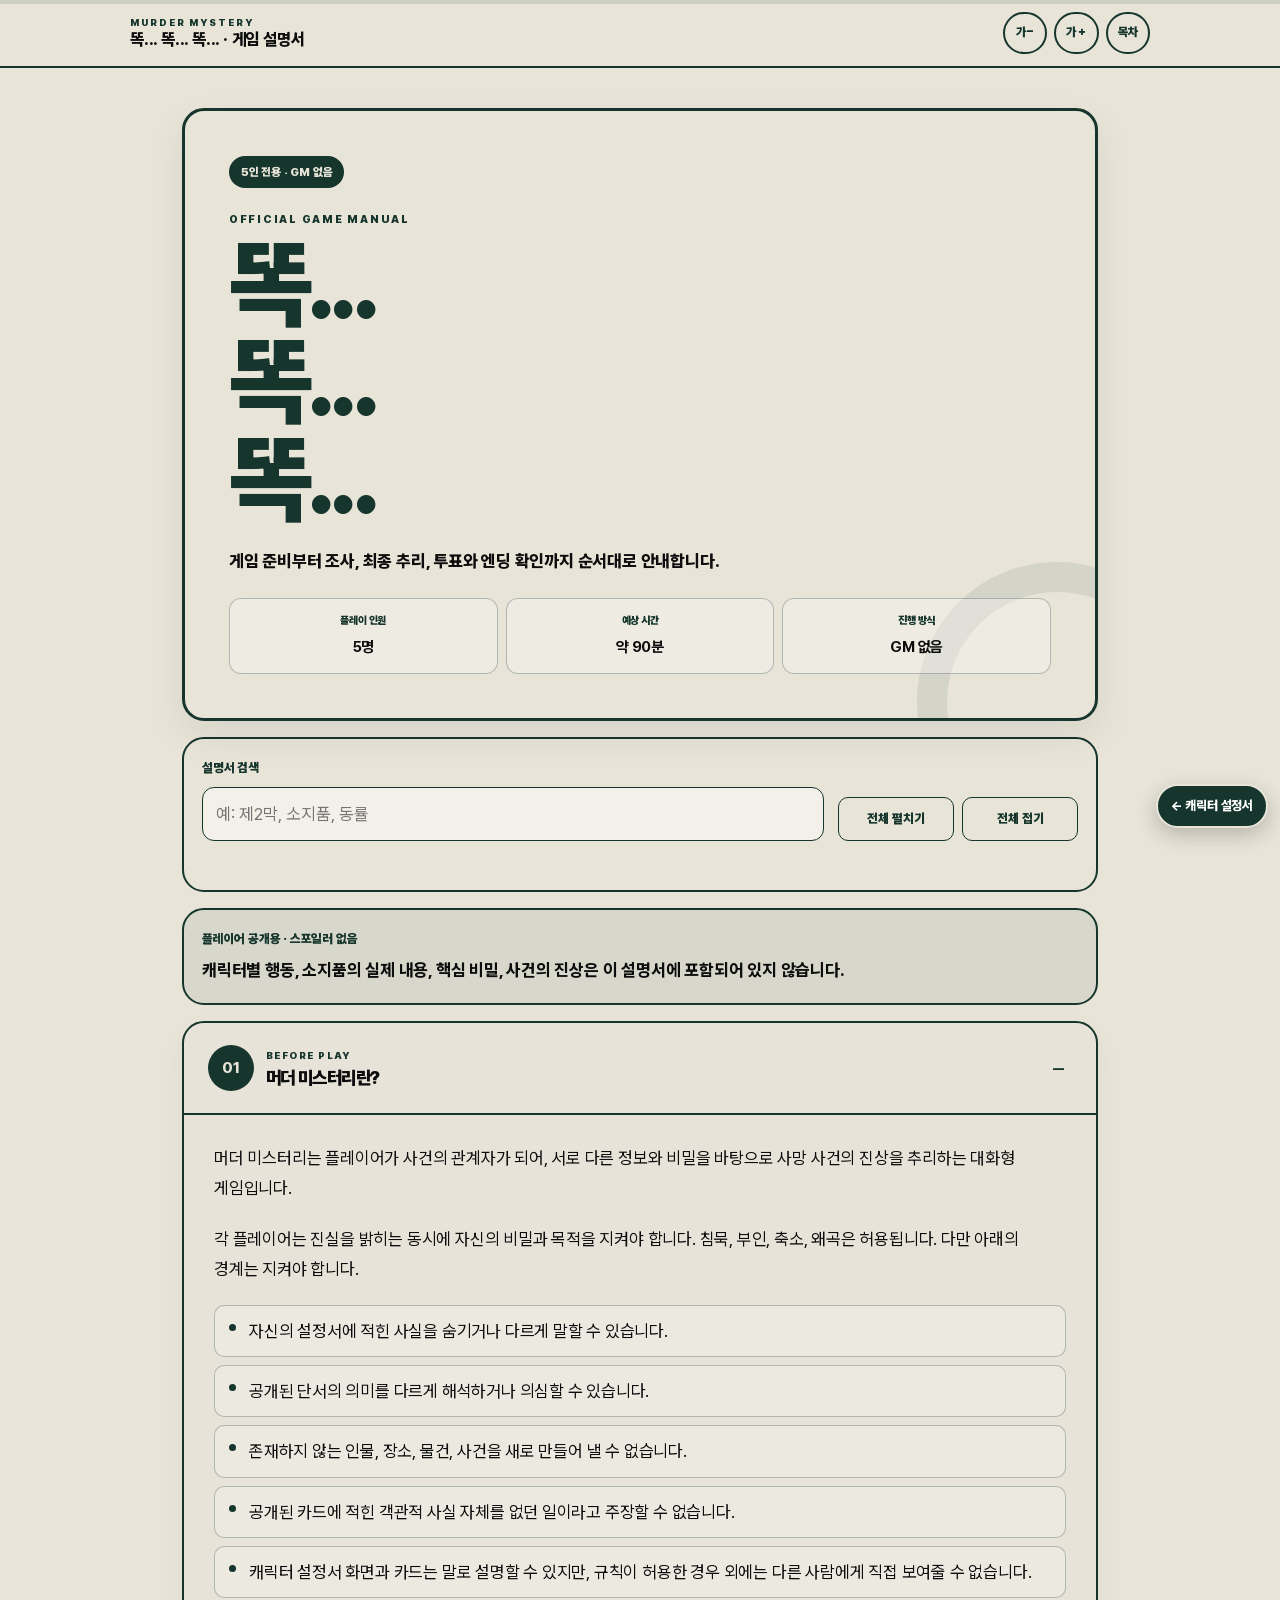
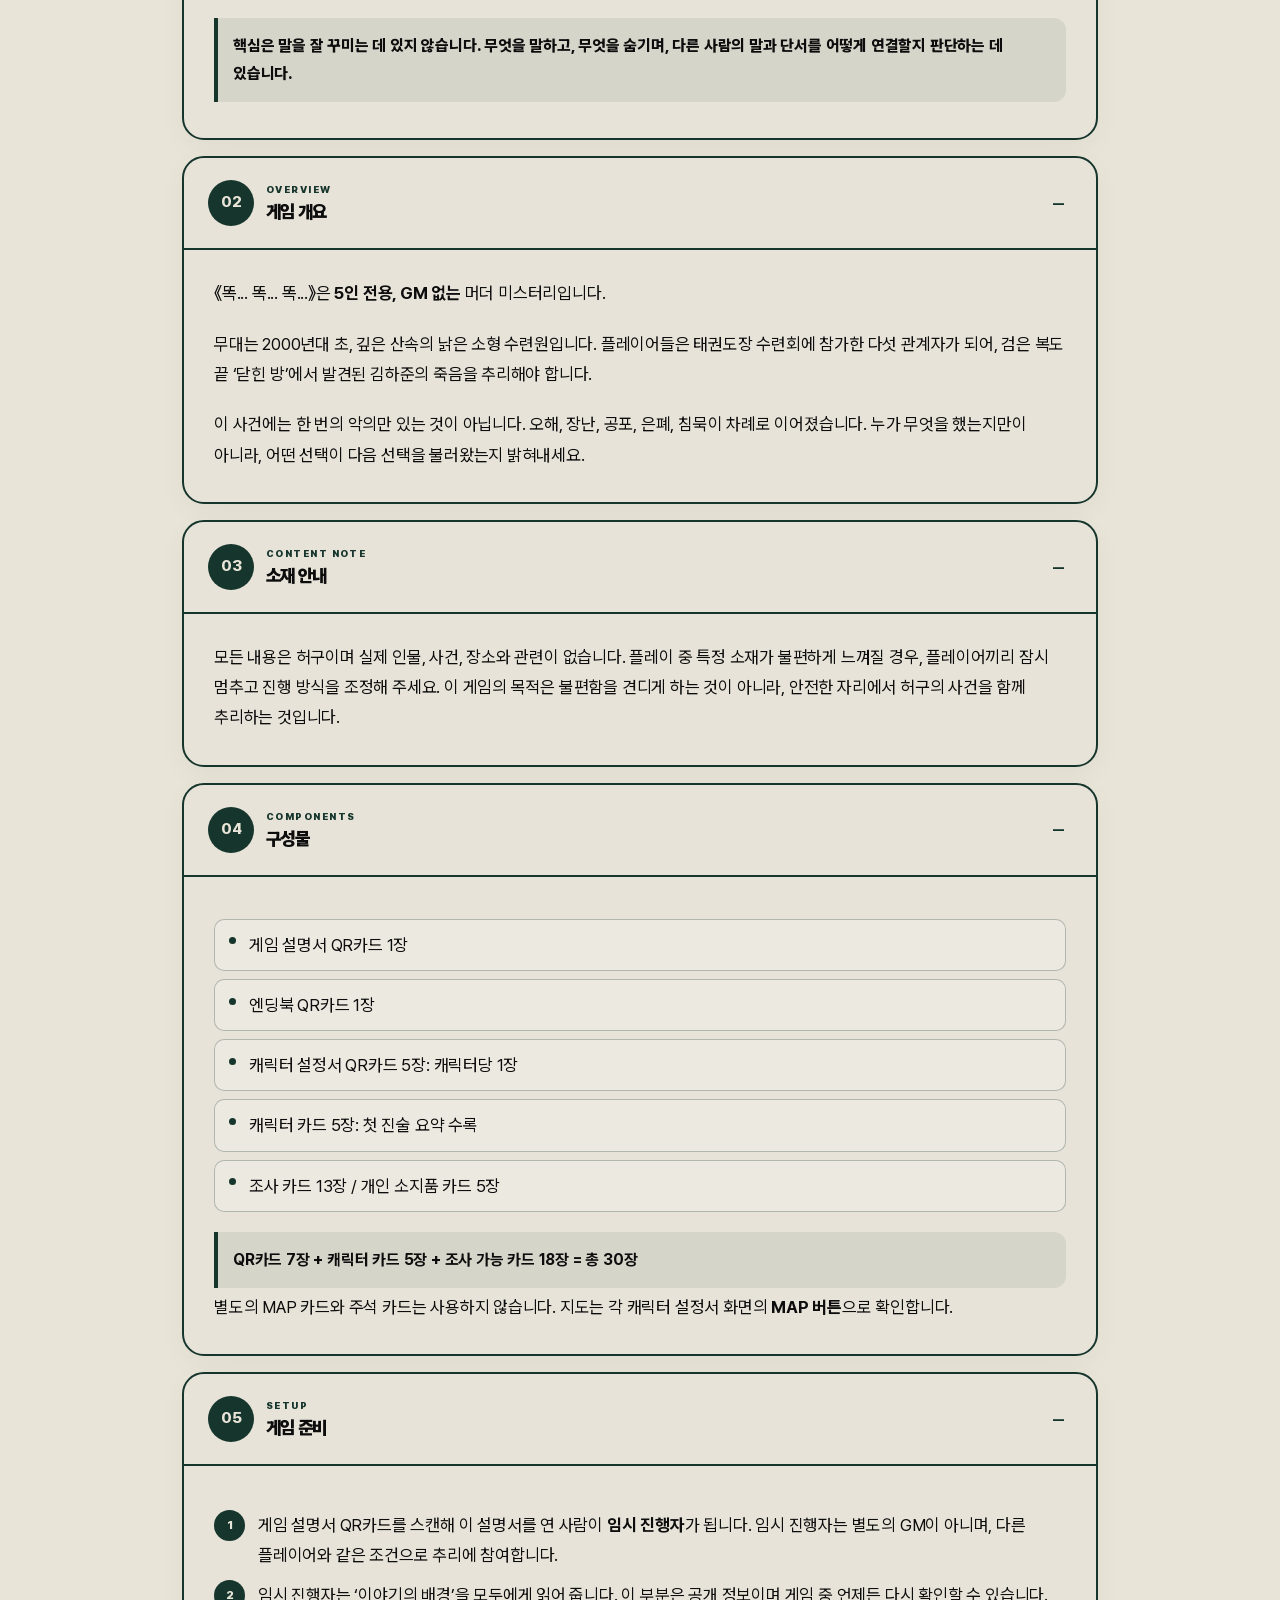
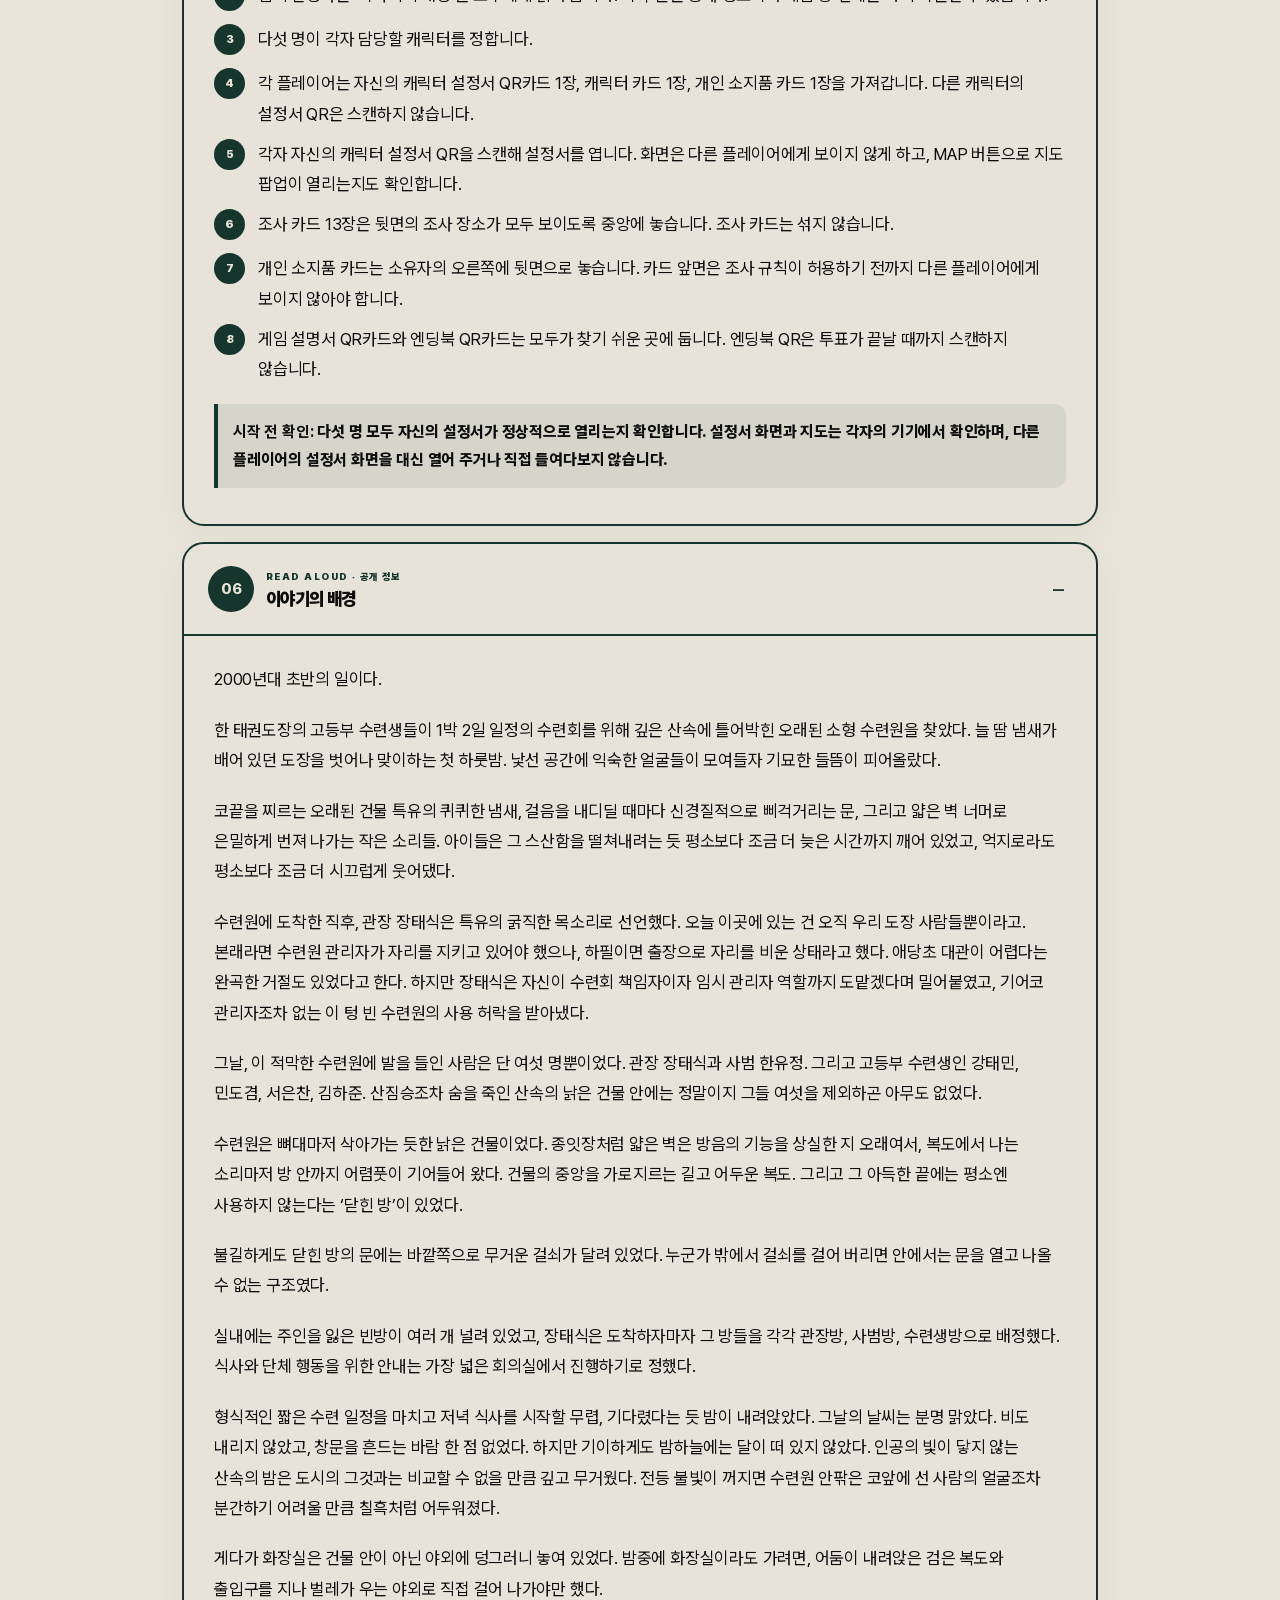
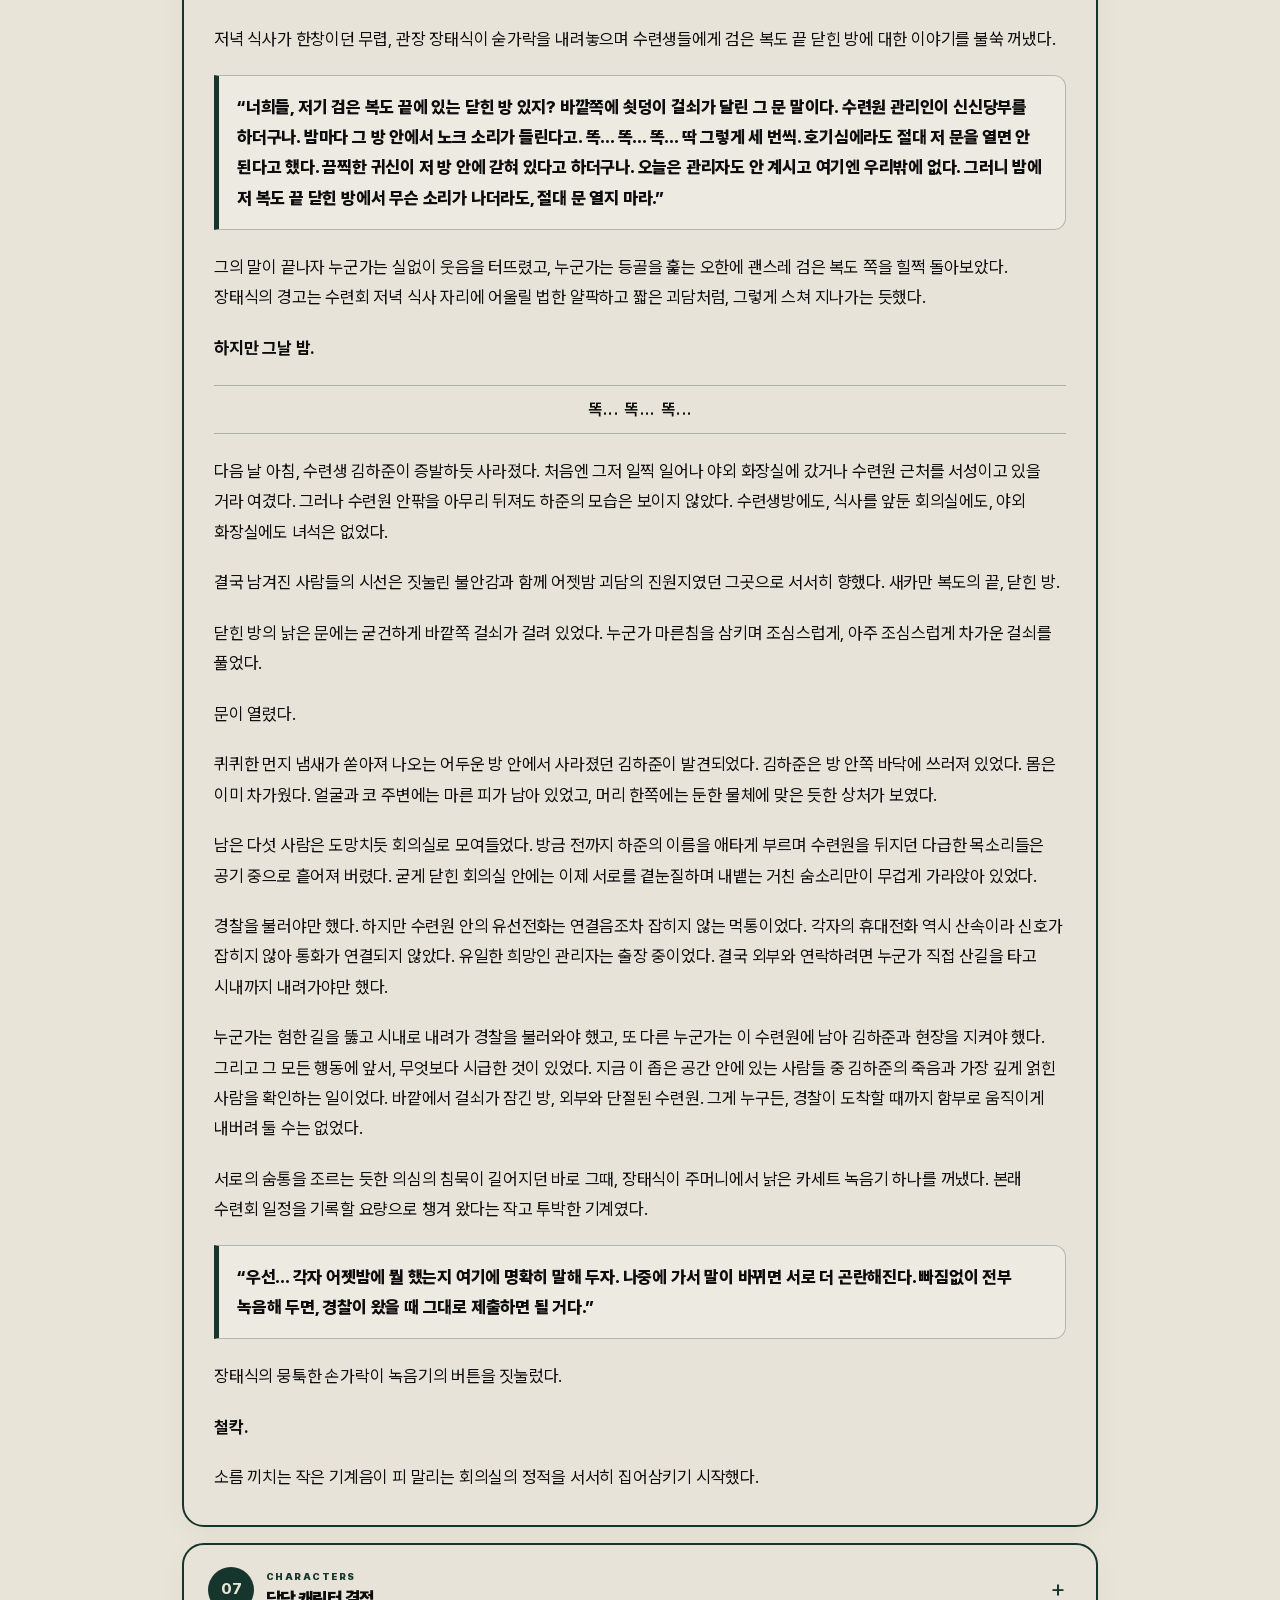
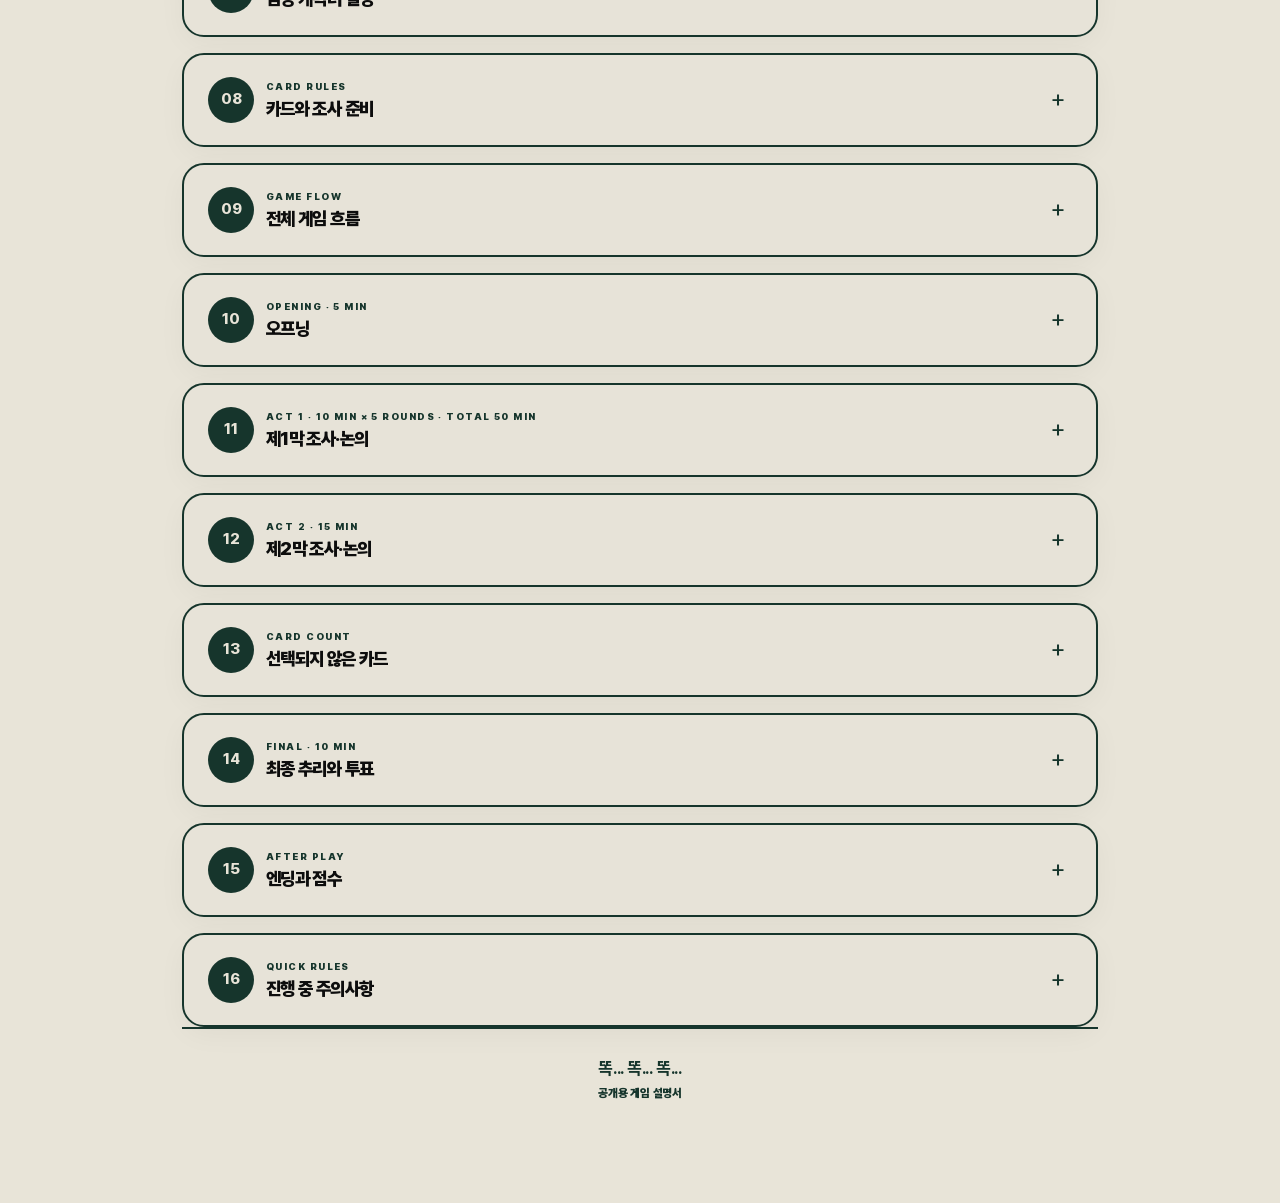
==== commit be98aba2: "Add files via upload" ====
--- a/game-guide/index.html
+++ b/game-guide/index.html
@@ -11,7 +11,7 @@
   <link rel="stylesheet" href="style.css">
 </head>
 <body>
-  <a class="character-return" id="characterReturn" href="../index.html?from=guide" aria-label="한유정 설정서로 돌아가기">← 한유정 설정서로 돌아가기</a>
+  <a class="character-return" href="../index.html?from=guide" aria-label="캐릭터 설정서로 돌아가기">← 캐릭터 설정서</a>
   <div class="scroll-progress" aria-hidden="true"><div class="scroll-progress__bar" id="scrollProgress"></div></div>
   <header class="site-header">
     <div class="site-header__inner">
@@ -35,7 +35,7 @@
 <a href="#opening">오프닝</a>
 <a href="#act-one">제1막 조사·논의</a>
 <a href="#act-two">제2막 조사·논의</a>
-<a href="#remaining">남은 카드</a>
+<a href="#remaining">선택되지 않은 카드</a>
 <a href="#deduction-vote">최종 추리와 투표</a>
 <a href="#ending-score">엔딩과 점수</a>
 <a href="#important-rules">진행 중 주의사항</a></nav>
@@ -79,7 +79,7 @@
           <li>공개된 단서의 의미를 다르게 해석하거나 의심할 수 있습니다.</li>
           <li>존재하지 않는 인물, 장소, 물건, 사건을 새로 만들어 낼 수 없습니다.</li>
           <li>공개된 카드에 적힌 객관적 사실 자체를 없던 일이라고 주장할 수 없습니다.</li>
-          <li>설정서와 카드는 말로 설명할 수 있지만, 규칙이 허용한 경우 외에는 다른 사람에게 직접 보여줄 수 없습니다.</li>
+          <li>캐릭터 설정서 화면과 카드는 말로 설명할 수 있지만, 규칙이 허용한 경우 외에는 다른 사람에게 직접 보여줄 수 없습니다.</li>
         </ul>
         <div class="rule-callout">핵심은 말을 잘 꾸미는 데 있지 않습니다. 무엇을 말하고, 무엇을 숨기며, 다른 사람의 말과 단서를 어떻게 연결할지 판단하는 데 있습니다.</div></div>
         </div>
@@ -129,12 +129,14 @@
         <div class="section-content" id="components-content">
           <div class="prose">
         <ul class="manual-list">
-          <li>게임 설명서 1부 / 엔딩 북 1부</li>
-          <li>캐릭터 설정서 카드 15장: 캐릭터당 3장</li>
-          <li>캐릭터 카드 5장 / 개인 소지품 카드 5장</li>
-          <li>조사 카드 13장 / MAP 카드 1장 / 주석 카드 2장</li>
+          <li>게임 설명서 QR카드 1장</li>
+          <li>엔딩북 QR카드 1장</li>
+          <li>캐릭터 설정서 QR카드 5장: 캐릭터당 1장</li>
+          <li>캐릭터 카드 5장: 첫 진술 요약 수록</li>
+          <li>조사 카드 13장 / 개인 소지품 카드 5장</li>
         </ul>
-        <p>주석 카드는 확인하지 않을 카드 앞면이 실수로 노출되지 않도록 가리는 용도입니다.</p></div>
+        <div class="rule-callout"><strong>QR카드 7장 + 캐릭터 카드 5장 + 조사 가능 카드 18장 = 총 30장</strong></div>
+        <p>별도의 MAP 카드와 주석 카드는 사용하지 않습니다. 지도는 각 캐릭터 설정서 화면의 <strong>MAP 버튼</strong>으로 확인합니다.</p></div>
         </div>
       </article>
 
@@ -150,15 +152,16 @@
         <div class="section-content" id="setup-content">
           <div class="prose">
         <ol class="numbered-list">
-          <li>이 설명서를 읽는 사람이 <strong>임시 진행자</strong>가 됩니다. 임시 진행자는 별도의 GM이 아니며, 다른 플레이어와 같은 조건으로 추리에 참여합니다.</li>
+          <li>게임 설명서 QR카드를 스캔해 이 설명서를 연 사람이 <strong>임시 진행자</strong>가 됩니다. 임시 진행자는 별도의 GM이 아니며, 다른 플레이어와 같은 조건으로 추리에 참여합니다.</li>
           <li>임시 진행자는 ‘이야기의 배경’을 모두에게 읽어 줍니다. 이 부분은 공개 정보이며 게임 중 언제든 다시 확인할 수 있습니다.</li>
           <li>다섯 명이 각자 담당할 캐릭터를 정합니다.</li>
-          <li>각 플레이어는 자신의 캐릭터 설정서 카드 3장, 캐릭터 카드 1장, 개인 소지품 카드 1장을 가져갑니다.</li>
-          <li>MAP 카드는 테이블 중앙에 앞면으로 놓습니다.</li>
+          <li>각 플레이어는 자신의 캐릭터 설정서 QR카드 1장, 캐릭터 카드 1장, 개인 소지품 카드 1장을 가져갑니다. 다른 캐릭터의 설정서 QR은 스캔하지 않습니다.</li>
+          <li>각자 자신의 캐릭터 설정서 QR을 스캔해 설정서를 엽니다. 화면은 다른 플레이어에게 보이지 않게 하고, MAP 버튼으로 지도 팝업이 열리는지도 확인합니다.</li>
           <li>조사 카드 13장은 뒷면의 조사 장소가 모두 보이도록 중앙에 놓습니다. 조사 카드는 섞지 않습니다.</li>
-          <li>개인 소지품 카드는 소유자의 오른쪽에 뒷면으로 놓습니다. 카드 뒷면에서는 소유자만 확인할 수 있고, 내용은 보이지 않아야 합니다.</li>
-          <li>엔딩 북은 투표가 끝날 때까지 펼치지 않습니다.</li>
-        </ol></div>
+          <li>개인 소지품 카드는 소유자의 오른쪽에 뒷면으로 놓습니다. 카드 앞면은 조사 규칙이 허용하기 전까지 다른 플레이어에게 보이지 않아야 합니다.</li>
+          <li>게임 설명서 QR카드와 엔딩북 QR카드는 모두가 찾기 쉬운 곳에 둡니다. 엔딩북 QR은 투표가 끝날 때까지 스캔하지 않습니다.</li>
+        </ol>
+        <div class="rule-callout"><strong>시작 전 확인:</strong> 다섯 명 모두 자신의 설정서가 정상적으로 열리는지 확인합니다. 설정서 화면과 지도는 각자의 기기에서 확인하며, 다른 플레이어의 설정서 화면을 대신 열어 주거나 직접 들여다보지 않습니다.</div></div>
         </div>
       </article>
 
@@ -174,28 +177,34 @@
         <div class="section-content" id="story-content">
           <div class="prose">
         <div class="story">
-          <p>2000년대 초반.</p>
-          <p>한 태권도장의 고등부 수련생들이 1박 2일 수련회를 떠났다. 목적지는 깊은 산속의 낡은 소형 수련원이었다.</p>
-          <p>건물에는 오래 밴 먼지 냄새가 났다. 문은 열릴 때마다 짧게 울었다. 벽은 얇았다. 복도에서 끌리는 발소리가 방 안까지 기어들어 왔다.</p>
-          <p>원래라면 관리자가 남아 있어야 했다. 그날은 출장 중이었다. 관장 장태식은 자신이 임시 관리까지 맡겠다며 대관을 밀어붙였다.</p>
-          <p>수련원에 들어온 사람은 여섯 명뿐이었다. 관장 장태식. 사범 한유정. 수련생 강태민, 민도겸, 서은찬, 김하준.</p>
-          <p>건물 중앙에는 길고 어두운 복도가 있었다. 복도 끝에는 사용하지 않는 ‘닫힌 방’이 있었다. 문 바깥에는 무거운 걸쇠가 달려 있었다. 밖에서 걸쇠를 걸면, 안에서는 문을 열 수 없었다.</p>
-          <p>화장실은 건물 밖에 있었다. 밤중에 화장실을 가려면 검은 복도와 출입구를 지나 야외로 나가야 했다.</p>
-          <p>저녁 식사 때 장태식이 숟가락을 내려놓았다.</p>
-          <blockquote>“복도 끝 닫힌 방 있지? 관리인이 그러더라. 밤마다 그 안에서 노크 소리가 난다고. 똑, 똑, 똑. 딱 세 번씩. 안에는 귀신이 갇혀 있으니까, 무슨 소리가 나도 절대 열지 마라.”</blockquote>
-          <p>누군가는 웃었다. 누군가는 복도 끝을 돌아봤다. 괴담은 그 정도로 끝나는 듯했다.</p>
-          <p><strong>그날 밤.</strong></p>
-          <p class="story-knock" aria-label="똑. 똑. 똑.">똑. 똑. 똑.</p>
-          <p>다음 날 아침, 김하준이 사라졌다.</p>
-          <p>수련생방에도 없었다. 회의실에도, 야외 화장실에도 없었다. 남은 사람들은 끝내 검은 복도 끝에 섰다.</p>
-          <p>닫힌 방의 바깥 걸쇠는 잠겨 있었다. 걸쇠를 풀었다. 문이 열렸다.</p>
-          <p>김하준은 방 안쪽 바닥에 쓰러져 있었다. 몸은 차가웠다. 얼굴에는 마른 피가 남아 있었다. 머리 한쪽에는 둔한 물체에 맞은 듯한 상처가 보였다.</p>
-          <p>살아남은 다섯 사람은 회의실로 모였다. 아무도 서로에게 등을 보이지 않았다.</p>
-          <p>경찰을 불러야 했다. 유선전화는 연결음조차 잡히지 않았다. 휴대전화도 마찬가지였다. 시내까지 내려가야 신고할 수 있었다.</p>
-          <p>그전에 해야 할 일이 있었다. <strong>이 안에서 누가 무엇을 했는지 확인하는 것.</strong></p>
-          <p>장태식이 수련회 기록용 카세트 녹음기를 꺼냈다. 버튼이 눌렸다.</p>
+          <p>2000년대 초반의 일이다.</p>
+          <p>한 태권도장의 고등부 수련생들이 1박 2일 일정의 수련회를 위해 깊은 산속에 틀어박힌 오래된 소형 수련원을 찾았다. 늘 땀 냄새가 배어 있던 도장을 벗어나 맞이하는 첫 하룻밤. 낯선 공간에 익숙한 얼굴들이 모여들자 기묘한 들뜸이 피어올랐다.</p>
+          <p>코끝을 찌르는 오래된 건물 특유의 퀴퀴한 냄새, 걸음을 내디딜 때마다 신경질적으로 삐걱거리는 문, 그리고 얇은 벽 너머로 은밀하게 번져 나가는 작은 소리들. 아이들은 그 스산함을 떨쳐내려는 듯 평소보다 조금 더 늦은 시간까지 깨어 있었고, 억지로라도 평소보다 조금 더 시끄럽게 웃어댔다.</p>
+          <p>수련원에 도착한 직후, 관장 장태식은 특유의 굵직한 목소리로 선언했다. 오늘 이곳에 있는 건 오직 우리 도장 사람들뿐이라고. 본래라면 수련원 관리자가 자리를 지키고 있어야 했으나, 하필이면 출장으로 자리를 비운 상태라고 했다. 애당초 대관이 어렵다는 완곡한 거절도 있었다고 한다. 하지만 장태식은 자신이 수련회 책임자이자 임시 관리자 역할까지 도맡겠다며 밀어붙였고, 기어코 관리자조차 없는 이 텅 빈 수련원의 사용 허락을 받아냈다.</p>
+          <p>그날, 이 적막한 수련원에 발을 들인 사람은 단 여섯 명뿐이었다. 관장 장태식과 사범 한유정. 그리고 고등부 수련생인 강태민, 민도겸, 서은찬, 김하준. 산짐승조차 숨을 죽인 산속의 낡은 건물 안에는 정말이지 그들 여섯을 제외하곤 아무도 없었다.</p>
+          <p>수련원은 뼈대마저 삭아가는 듯한 낡은 건물이었다. 종잇장처럼 얇은 벽은 방음의 기능을 상실한 지 오래여서, 복도에서 나는 소리마저 방 안까지 어렴풋이 기어들어 왔다. 건물의 중앙을 가로지르는 길고 어두운 복도. 그리고 그 아득한 끝에는 평소엔 사용하지 않는다는 ‘닫힌 방’이 있었다.</p>
+          <p>불길하게도 닫힌 방의 문에는 바깥쪽으로 무거운 걸쇠가 달려 있었다. 누군가 밖에서 걸쇠를 걸어 버리면 안에서는 문을 열고 나올 수 없는 구조였다.</p>
+          <p>실내에는 주인을 잃은 빈방이 여러 개 널려 있었고, 장태식은 도착하자마자 그 방들을 각각 관장방, 사범방, 수련생방으로 배정했다. 식사와 단체 행동을 위한 안내는 가장 넓은 회의실에서 진행하기로 정했다.</p>
+          <p>형식적인 짧은 수련 일정을 마치고 저녁 식사를 시작할 무렵, 기다렸다는 듯 밤이 내려앉았다. 그날의 날씨는 분명 맑았다. 비도 내리지 않았고, 창문을 흔드는 바람 한 점 없었다. 하지만 기이하게도 밤하늘에는 달이 떠 있지 않았다. 인공의 빛이 닿지 않는 산속의 밤은 도시의 그것과는 비교할 수 없을 만큼 깊고 무거웠다. 전등 불빛이 꺼지면 수련원 안팎은 코앞에 선 사람의 얼굴조차 분간하기 어려울 만큼 칠흑처럼 어두워졌다.</p>
+          <p>게다가 화장실은 건물 안이 아닌 야외에 덩그러니 놓여 있었다. 밤중에 화장실이라도 가려면, 어둠이 내려앉은 검은 복도와 출입구를 지나 벌레가 우는 야외로 직접 걸어 나가야만 했다.</p>
+          <p>저녁 식사가 한창이던 무렵, 관장 장태식이 숟가락을 내려놓으며 수련생들에게 검은 복도 끝 닫힌 방에 대한 이야기를 불쑥 꺼냈다.</p>
+          <blockquote>“너희들, 저기 검은 복도 끝에 있는 닫힌 방 있지? 바깥쪽에 쇳덩이 걸쇠가 달린 그 문 말이다. 수련원 관리인이 신신당부를 하더구나. 밤마다 그 방 안에서 노크 소리가 들린다고. 똑... 똑... 똑... 딱 그렇게 세 번씩. 호기심에라도 절대 저 문을 열면 안 된다고 했다. 끔찍한 귀신이 저 방 안에 갇혀 있다고 하더구나. 오늘은 관리자도 안 계시고 여기엔 우리밖에 없다. 그러니 밤에 저 복도 끝 닫힌 방에서 무슨 소리가 나더라도, 절대 문 열지 마라.”</blockquote>
+          <p>그의 말이 끝나자 누군가는 실없이 웃음을 터뜨렸고, 누군가는 등골을 훑는 오한에 괜스레 검은 복도 쪽을 힐쩍 돌아보았다. 장태식의 경고는 수련회 저녁 식사 자리에 어울릴 법한 얄팍하고 짧은 괴담처럼, 그렇게 스쳐 지나가는 듯했다.</p>
+          <p><strong>하지만 그날 밤.</strong></p>
+          <p class="story-knock" aria-label="똑. 똑. 똑.">똑... 똑... 똑...</p>
+          <p>다음 날 아침, 수련생 김하준이 증발하듯 사라졌다. 처음엔 그저 일찍 일어나 야외 화장실에 갔거나 수련원 근처를 서성이고 있을 거라 여겼다. 그러나 수련원 안팎을 아무리 뒤져도 하준의 모습은 보이지 않았다. 수련생방에도, 식사를 앞둔 회의실에도, 야외 화장실에도 녀석은 없었다.</p>
+          <p>결국 남겨진 사람들의 시선은 짓눌린 불안감과 함께 어젯밤 괴담의 진원지였던 그곳으로 서서히 향했다. 새카만 복도의 끝, 닫힌 방.</p>
+          <p>닫힌 방의 낡은 문에는 굳건하게 바깥쪽 걸쇠가 걸려 있었다. 누군가 마른침을 삼키며 조심스럽게, 아주 조심스럽게 차가운 걸쇠를 풀었다.</p>
+          <p>문이 열렸다.</p>
+          <p>퀴퀴한 먼지 냄새가 쏟아져 나오는 어두운 방 안에서 사라졌던 김하준이 발견되었다. 김하준은 방 안쪽 바닥에 쓰러져 있었다. 몸은 이미 차가웠다. 얼굴과 코 주변에는 마른 피가 남아 있었고, 머리 한쪽에는 둔한 물체에 맞은 듯한 상처가 보였다.</p>
+          <p>남은 다섯 사람은 도망치듯 회의실로 모여들었다. 방금 전까지 하준의 이름을 애타게 부르며 수련원을 뒤지던 다급한 목소리들은 공기 중으로 흩어져 버렸다. 굳게 닫힌 회의실 안에는 이제 서로를 곁눈질하며 내뱉는 거친 숨소리만이 무겁게 가라앉아 있었다.</p>
+          <p>경찰을 불러야만 했다. 하지만 수련원 안의 유선전화는 연결음조차 잡히지 않는 먹통이었다. 각자의 휴대전화 역시 산속이라 신호가 잡히지 않아 통화가 연결되지 않았다. 유일한 희망인 관리자는 출장 중이었다. 결국 외부와 연락하려면 누군가 직접 산길을 타고 시내까지 내려가야만 했다.</p>
+          <p>누군가는 험한 길을 뚫고 시내로 내려가 경찰을 불러와야 했고, 또 다른 누군가는 이 수련원에 남아 김하준과 현장을 지켜야 했다. 그리고 그 모든 행동에 앞서, 무엇보다 시급한 것이 있었다. 지금 이 좁은 공간 안에 있는 사람들 중 김하준의 죽음과 가장 깊게 얽힌 사람을 확인하는 일이었다. 바깥에서 걸쇠가 잠긴 방, 외부와 단절된 수련원. 그게 누구든, 경찰이 도착할 때까지 함부로 움직이게 내버려 둘 수는 없었다.</p>
+          <p>서로의 숨통을 조르는 듯한 의심의 침묵이 길어지던 바로 그때, 장태식이 주머니에서 낡은 카세트 녹음기 하나를 꺼냈다. 본래 수련회 일정을 기록할 요량으로 챙겨 왔다는 작고 투박한 기계였다.</p>
+          <blockquote>“우선... 각자 어젯밤에 뭘 했는지 여기에 명확히 말해 두자. 나중에 가서 말이 바뀌면 서로 더 곤란해진다. 빠짐없이 전부 녹음해 두면, 경찰이 왔을 때 그대로 제출하면 될 거다.”</blockquote>
+          <p>장태식의 뭉툭한 손가락이 녹음기의 버튼을 짓눌렀다.</p>
           <p><strong>철칵.</strong></p>
-          <blockquote>“어젯밤 일을 처음부터 말해. 나중에 말이 바뀌면 더 곤란해진다.”</blockquote>
+          <p>소름 끼치는 작은 기계음이 피 말리는 회의실의 정적을 서서히 집어삼키기 시작했다.</p>
         </div></div>
         </div>
       </article>
@@ -233,11 +242,35 @@
         </button>
         <div class="section-content" id="cards-content" hidden>
           <div class="prose">
-        <h3>캐릭터 설정서</h3><p>각 플레이어는 자신의 캐릭터 설정서 3장을 손에 들고 진행합니다. 설정서는 언제든 다시 읽을 수 있지만 다른 사람에게 직접 보여줄 수 없습니다.</p>
-        <h3>캐릭터 카드</h3><p>오프닝의 첫 진술을 읽을 때만 확인합니다. 첫 진술은 문장을 바꾸지 말고 그대로 읽습니다.</p>
-        <h3>개인 소지품 카드</h3><p>소유자만 언제든 확인할 수 있습니다. 다만 조사 대상으로 선택되기 전에는 카드 앞면을 공개하거나 다른 사람에게 보여줄 수 없습니다. 소지품의 내용을 말로 설명하거나 숨기거나 왜곡하는 것은 가능합니다.</p>
+        <h3>게임 설명서·엔딩북 QR카드</h3><p>게임 설명서 QR은 진행 중 누구나 다시 스캔할 수 있습니다. 엔딩북 QR은 투표가 끝난 뒤에만 스캔합니다.</p>
+        <h3>캐릭터 설정서 QR카드</h3><p>각 플레이어는 자신의 QR만 스캔해 모바일 설정서를 확인합니다. 설정서는 언제든 다시 읽을 수 있지만 화면을 다른 사람에게 직접 보여줄 수 없습니다. 지도는 설정서 상단의 MAP 버튼으로 각자 확인합니다. 지도 자체는 공개 정보지만, 설정서 화면 전체를 다른 사람에게 보여주는 것은 금지합니다. 지도는 시설의 연결 관계를 나타내는 도식이므로 실외 시설 사이의 정확한 거리와 방위는 추리 근거로 사용하지 않습니다.</p>
+        <h3>캐릭터 카드</h3><p>오프닝에서 카드에 적힌 첫 진술 요약을 읽을 때 사용합니다. 요약문은 문장을 바꾸지 말고 그대로 읽습니다.</p>
+        <h3>개인 소지품 카드</h3><p>소유자만 언제든 앞면을 개인적으로 확인할 수 있으며, 확인 뒤에는 다시 뒷면으로 놓습니다. 조사 대상으로 선택되기 전에는 카드 앞면을 공개하거나 다른 사람에게 보여줄 수 없습니다. 소지품의 내용을 말로 설명하거나 숨기거나 왜곡하는 것은 가능합니다.</p>
         <h3>조사 카드</h3><p>뒷면에는 조사할 장소나 대상의 이름만 적혀 있고, 카드 내용은 앞면에만 있습니다. 섞지 않고 모든 플레이어가 원하는 조사 대상을 고를 수 있도록 펼쳐 놓습니다.</p>
-        <div class="rule-callout"><strong>조사 카드 13장 + 개인 소지품 카드 5장 = 조사 가능 카드 18장</strong></div></div>
+        <div class="rule-callout"><strong>조사 카드 13장 + 개인 소지품 카드 5장 = 조사 가능 카드 18장</strong><br>QR카드와 캐릭터 카드는 조사 대상으로 선택하지 않습니다.</div>
+        <h3 class="step-heading">공개·비공개 규칙 한눈에 보기</h3>
+        <div class="rule-stage-grid" aria-label="제1막과 제2막 카드 규칙 비교">
+          <section class="rule-stage-card">
+            <span>제1막 · 5회</span>
+            <strong>담당자마다 2장 선택</strong>
+            <ul>
+              <li>조사 카드 2장</li>
+              <li>또는 조사 카드 1장 + 타인 소지품 1장</li>
+              <li>선택 즉시 모두에게 앞면 공개</li>
+              <li>중앙에 앞면으로 보관 · 총 10장</li>
+            </ul>
+          </section>
+          <section class="rule-stage-card rule-stage-card--private">
+            <span>제2막 · 1회</span>
+            <strong>플레이어마다 1장 선택</strong>
+            <ul>
+              <li>남은 조사 카드 또는 타인 소지품 1장</li>
+              <li>자기 소지품 선택 금지</li>
+              <li>전원 선택 후 각자만 앞면 확인</li>
+              <li>다시 뒷면으로 개인 보관 · 총 5장</li>
+            </ul>
+          </section>
+        </div></div>
         </div>
       </article>
 
@@ -271,10 +304,10 @@
         <div class="section-content" id="opening-content" hidden>
           <div class="prose">
         <ol class="numbered-list">
-          <li>모두 자신의 캐릭터 설정서 3장을 조용히 읽습니다.</li>
-          <li>설정서의 원문은 다른 플레이어에게 보여주거나 그대로 낭독하지 않습니다.</li>
-          <li>설정서 확인이 끝나면 캐릭터 카드의 첫 진술을 순서대로 읽습니다.</li>
-          <li>첫 진술은 김하준의 시신이 발견된 직후, 각 인물이 녹음기 앞에서 한 공개 진술입니다. 문장을 바꾸지 않습니다.</li>
+          <li>모두 자신의 캐릭터 설정서 QR을 스캔해 모바일 설정서를 조용히 읽습니다.</li>
+          <li>설정서 화면과 원문은 다른 플레이어에게 보여주거나 그대로 낭독하지 않습니다.</li>
+          <li>설정서 확인이 끝나면 캐릭터 카드에 적힌 첫 진술 요약을 순서대로 읽습니다.</li>
+          <li>첫 진술 요약은 김하준의 시신이 발견된 직후, 각 인물이 녹음기 앞에서 한 공개 진술입니다. 문장을 바꾸지 않습니다.</li>
           <li>모든 첫 진술이 끝나면 제1막 <strong>1회차</strong>를 시작합니다.</li>
         </ol></div>
         </div>
@@ -294,6 +327,10 @@
         <div class="act-one-alert" role="note" aria-label="제1막 반복 진행 안내">
           <strong>한 번만 진행하고 제2막으로 넘어가지 마세요.</strong>
           <span>아래의 <b>10분짜리 조사·논의를 담당자를 바꾸며 총 5회 반복</b>합니다. 제1막 전체 시간은 총 50분입니다.</span>
+        </div>
+        <div class="investigable-definition" role="note" aria-label="제1막 조사 가능 카드 정의">
+          <strong>중요 · 조사 가능 카드는 두 종류입니다.</strong>
+          <span><b>조사 카드 13장 + 개인 소지품 카드 5장</b>을 모두 포함합니다. ‘조사’라고 적혀 있어도 조사 카드만을 뜻하지 않습니다.</span>
         </div>
 
         <h3 class="step-heading">제1막 전체 5회차</h3>
@@ -309,12 +346,12 @@
         <h3 class="step-heading">한 회차 10분의 진행 순서</h3>
         <ol class="round-flow-list">
           <li><span class="flow-number" aria-hidden="true">1</span><span class="flow-text">이번 회차의 조사 담당자를 확인합니다.</span></li>
-          <li><span class="flow-number" aria-hidden="true">2</span><span class="flow-text">조사 담당자가 조사 가능 카드 2장을 선택합니다.</span></li>
+          <li><span class="flow-number" aria-hidden="true">2</span><span class="flow-text">조사 담당자가 조사 카드와 개인 소지품 카드를 모두 포함한 조사 가능 카드 중 2장을 선택합니다.</span></li>
           <li><span class="flow-number" aria-hidden="true">3</span><span class="flow-text">선택한 두 카드를 즉시 전체 공개합니다.</span></li>
           <li><span class="flow-number" aria-hidden="true">4</span><span class="flow-text">10분 중 남은 시간 동안 자유롭게 논의합니다.</span></li>
           <li><span class="flow-number" aria-hidden="true">5</span><span class="flow-text">10분이 끝나면 다음 담당자로 바꾸어 새 회차를 시작합니다.</span></li>
         </ol>
-        <p>각 조사 담당자는 아직 공개되지 않은 조사 가능 카드 2장을 고릅니다.</p>
+        <p>각 조사 담당자는 아직 전체 공개되지 않은 조사 가능 카드 2장을 고릅니다. 여기에는 <strong>조사 카드뿐 아니라 개인 소지품 카드도 포함</strong>됩니다.</p>
         <ul class="manual-list">
           <li>조사 카드 2장을 선택할 수 있습니다.</li>
           <li>조사 카드 1장과 다른 사람의 개인 소지품 카드 1장을 선택할 수 있습니다.</li>
@@ -343,14 +380,19 @@
         <div class="section-content" id="act-two-content" hidden>
           <div class="prose">
         <div class="rule-callout"><strong>제1막 5회차를 모두 마치고, 전체 공개 카드가 총 10장인지 확인한 뒤 제2막을 시작합니다.</strong></div>
+        <div class="investigable-definition" role="note" aria-label="제2막 조사 가능 카드 정의">
+          <strong>제2막도 조사 카드만 선택하는 것이 아닙니다.</strong>
+          <span>남은 <b>조사 카드와 개인 소지품 카드를 합친 조사 가능 카드</b> 중에서 각자 1장씩 선택합니다.</span>
+        </div>
         <ol class="numbered-list">
-          <li>첫 조사 담당자부터 시계 방향으로 아직 확인되지 않은 조사 가능 카드 1장을 골라 자기 앞에 뒷면으로 가져옵니다.</li>
-          <li>앞선 플레이어가 가져간 카드는 다시 선택할 수 없습니다.</li>
-          <li>다섯 명의 선택이 모두 끝난 뒤, 각자 가져온 카드 앞면을 개인적으로 확인합니다.</li>
+          <li>첫 조사 담당자부터 시계 방향으로 아직 선택되지 않은 조사 카드 또는 다른 플레이어의 개인 소지품 카드 중 1장을 골라 자기 앞에 뒷면으로 가져옵니다. 자신의 개인 소지품 카드는 선택할 수 없습니다.</li>
+          <li>앞선 플레이어가 가져간 카드는 다시 선택할 수 없습니다. 선택을 마친 뒤에는 카드의 교환·양도·재선택도 할 수 없습니다.</li>
+          <li>다섯 명의 선택이 모두 끝난 뒤, 각자 자신이 가져온 카드 앞면을 개인적으로 확인합니다.</li>
+          <li>확인한 카드는 다시 뒷면으로 뒤집어 자기 앞에 보관합니다.</li>
           <li>가져온 카드는 전체 공개하거나 다른 플레이어에게 직접 보여줄 수 없습니다.</li>
-          <li>카드 내용을 말로 설명하는 것은 가능하며, 숨기거나 왜곡하거나 거짓말할 수도 있습니다.</li>
+          <li>카드 내용을 말로 설명하는 것은 가능합니다. 전부 또는 일부만 말하거나, 숨기거나 왜곡하거나 거짓말할 수도 있습니다. 다른 플레이어가 카드 원문을 직접 확인하게 만드는 행동만 금지합니다.</li>
         </ol>
-        <div class="rule-callout">다른 사람의 개인 소지품을 가져왔다면 원래 소유자도 내용을 알고 있습니다. 제2막 정보는 ‘선택한 사람만 아는 정보’가 아니라 <strong>전체에게 공개되지 않은 정보</strong>입니다.</div></div>
+        <div class="rule-callout">다른 사람의 개인 소지품을 가져왔다면 원래 소유자도 내용을 알고 있습니다. 따라서 제2막의 비공개 정보는 반드시 ‘선택한 한 사람만 아는 정보’가 아니라 <strong>전체에게 공개되지 않은 정보</strong>를 뜻합니다.</div></div>
         </div>
       </article>
 
@@ -359,14 +401,15 @@
           <span class="section-number">13</span>
           <span class="section-title-group">
             <span class="section-kicker">CARD COUNT</span>
-            <span class="section-title">남은 카드</span>
+            <span class="section-title">선택되지 않은 카드</span>
           </span>
           <span class="toggle-mark" aria-hidden="true">+</span>
         </button>
         <div class="section-content" id="remaining-content" hidden>
           <div class="prose">
-        <div class="flow-box"><span>전체 <strong>18장</strong></span><span>제1막 전체 공개 <strong>10장</strong></span><span>제2막 비공개 확인 <strong>5장</strong></span><span>끝까지 미확인 <strong>3장</strong></span></div>
-        <p>마지막까지 확인되지 않은 3장은 게임 종료 전까지 볼 수 없습니다.</p>
+        <div class="flow-box"><span>조사 가능 카드 <strong>18장</strong></span><span>제1막 전체 공개 <strong>10장</strong></span><span>제2막 개인 선택 <strong>5장</strong></span><span>끝까지 미선택 <strong>3장</strong></span></div>
+        <p>마지막 3장은 조사 과정에서 아무도 선택하지 않은 상태로 남습니다. 조사 카드라면 누구도 앞면을 볼 수 없습니다. 개인 소지품 카드라면 원래 소유자는 이미 내용을 알고 있을 수 있지만, 다른 플레이어는 앞면을 확인할 수 없습니다.</p>
+        <p>미선택 카드 3장은 게임 종료 전까지 새로 공개하거나 가져올 수 없습니다.</p>
         <p>카드 선택 자체도 추리의 일부입니다. 모든 조합이 같은 난도로 이어지는 것은 아니므로, 이미 나온 정보와 연결되는 장소와 소지품을 신중히 선택해야 합니다.</p></div>
         </div>
       </article>
@@ -404,7 +447,8 @@
           <div class="prose">
         <h3>엔딩 확인</h3>
         <ol class="numbered-list">
-          <li>최종 지목 대상에 해당하는 엔딩을 읽습니다.</li>
+          <li>투표가 끝나면 엔딩북 QR카드를 스캔합니다.</li>
+          <li>최종 지목 대상에 해당하는 엔딩을 선택해 읽습니다.</li>
           <li>반드시 ‘사건의 진실’과 ‘주요 단서 해설’을 이어서 읽습니다.</li>
           <li>각자 숨긴 비밀, 제2막에서 확인한 카드, 공개되지 않은 개인 소지품을 자유롭게 밝히며 사건을 되짚습니다.</li>
         </ol>
@@ -427,7 +471,10 @@
         <div class="section-content" id="important-rules-content" hidden>
           <div class="prose">
         <ul class="manual-list">
-          <li>설정서와 비공개 카드는 직접 보여주지 않습니다.</li>
+          <li><strong>조사 가능 카드</strong>는 조사 카드 13장과 개인 소지품 카드 5장을 모두 뜻합니다. 제1막과 제2막 모두 두 종류가 조사 대상입니다.</li>
+          <li>다른 캐릭터의 설정서 QR은 스캔하지 않습니다. 캐릭터 설정서 화면과 비공개 카드는 직접 보여주지 않습니다.</li>
+          <li>제2막에서 선택한 카드는 확인 뒤 다시 뒷면으로 보관하며, 다른 사람과 교환하거나 양도할 수 없습니다.</li>
+          <li>지도는 공개 정보지만 시설의 연결 관계만 보여 줍니다. 실외 시설 사이의 정확한 거리와 방위는 추리 근거로 사용하지 않습니다.</li>
           <li>공개 카드의 존재와 객관적 문구는 부정할 수 없습니다. 해석과 책임은 얼마든지 다툴 수 있습니다.</li>
           <li>새로운 인물, 통로, 물건, 초자연 현상을 즉석에서 만들지 않습니다.</li>
           <li>자신의 비밀을 숨길 수 있지만, 게임 밖의 개인정보나 실제 경험을 연기에 끌어오지 않습니다.</li>
@@ -438,7 +485,7 @@
     <section class="no-results" id="noResults" hidden><strong>검색 결과가 없습니다.</strong><p>다른 단어로 검색하거나 검색어를 지워 주세요.</p></section>
     <footer class="site-footer"><strong>똑... 똑... 똑...</strong><p>공개용 게임 설명서</p></footer>
   </main>
-  <button class="back-to-top" id="backToTop" type="button" tabindex="-1" aria-hidden="true" aria-label="맨 위로 이동" title="맨 위로">↑</button>
+  <button class="back-to-top" id="backToTop" type="button" tabindex="-1" aria-hidden="true" aria-label="맨 위로 이동">↑</button>
   <script src="script.js"></script>
 </body>
 </html>
--- a/game-guide/style.css
+++ b/game-guide/style.css
@@ -142,11 +142,6 @@
   background: var(--navy);
 }
 
-.icon-button:disabled {
-  opacity: .38;
-  cursor: not-allowed;
-}
-
 .quick-nav {
   position: fixed;
   top: 76px;
@@ -893,3 +888,80 @@
 
 .site-footer strong, .site-footer p { display: block; }
 .site-footer strong { font-family: "Pretendard", sans-serif; }
+
+.rule-stage-grid {
+  display: grid;
+  grid-template-columns: 1fr;
+  gap: 12px;
+  margin: 14px 0 4px;
+}
+
+.rule-stage-card {
+  padding: 16px;
+  background: rgba(255, 255, 255, 0.3);
+  border: 2px solid var(--navy);
+  border-radius: 14px;
+}
+
+.rule-stage-card--private {
+  background: rgba(22, 53, 44, 0.08);
+}
+
+.rule-stage-card > span,
+.rule-stage-card > strong {
+  display: block;
+}
+
+.rule-stage-card > span {
+  color: var(--navy);
+  font-size: 0.74em;
+  font-weight: 900;
+  letter-spacing: 0.06em;
+}
+
+.rule-stage-card > strong {
+  margin-top: 3px;
+  font-size: 1em;
+  font-weight: 900;
+}
+
+.rule-stage-card ul {
+  margin: 11px 0 0;
+  padding-left: 1.2em;
+}
+
+.rule-stage-card li + li {
+  margin-top: 5px;
+}
+
+@media (min-width: 700px) {
+  .rule-stage-grid {
+    grid-template-columns: repeat(2, minmax(0, 1fr));
+  }
+}
+
+.investigable-definition {
+  margin: 18px 0 22px;
+  padding: 16px;
+  background: var(--navy);
+  border: 3px solid var(--navy);
+  border-radius: 14px;
+  color: var(--paper);
+  box-shadow: 0 7px 0 rgba(22, 53, 44, 0.14);
+}
+
+.investigable-definition > strong,
+.investigable-definition > span {
+  display: block;
+}
+
+.investigable-definition > strong {
+  font-size: 1em;
+  font-weight: 900;
+  line-height: 1.45;
+}
+
+.investigable-definition > span {
+  margin-top: 7px;
+  line-height: 1.7;
+}
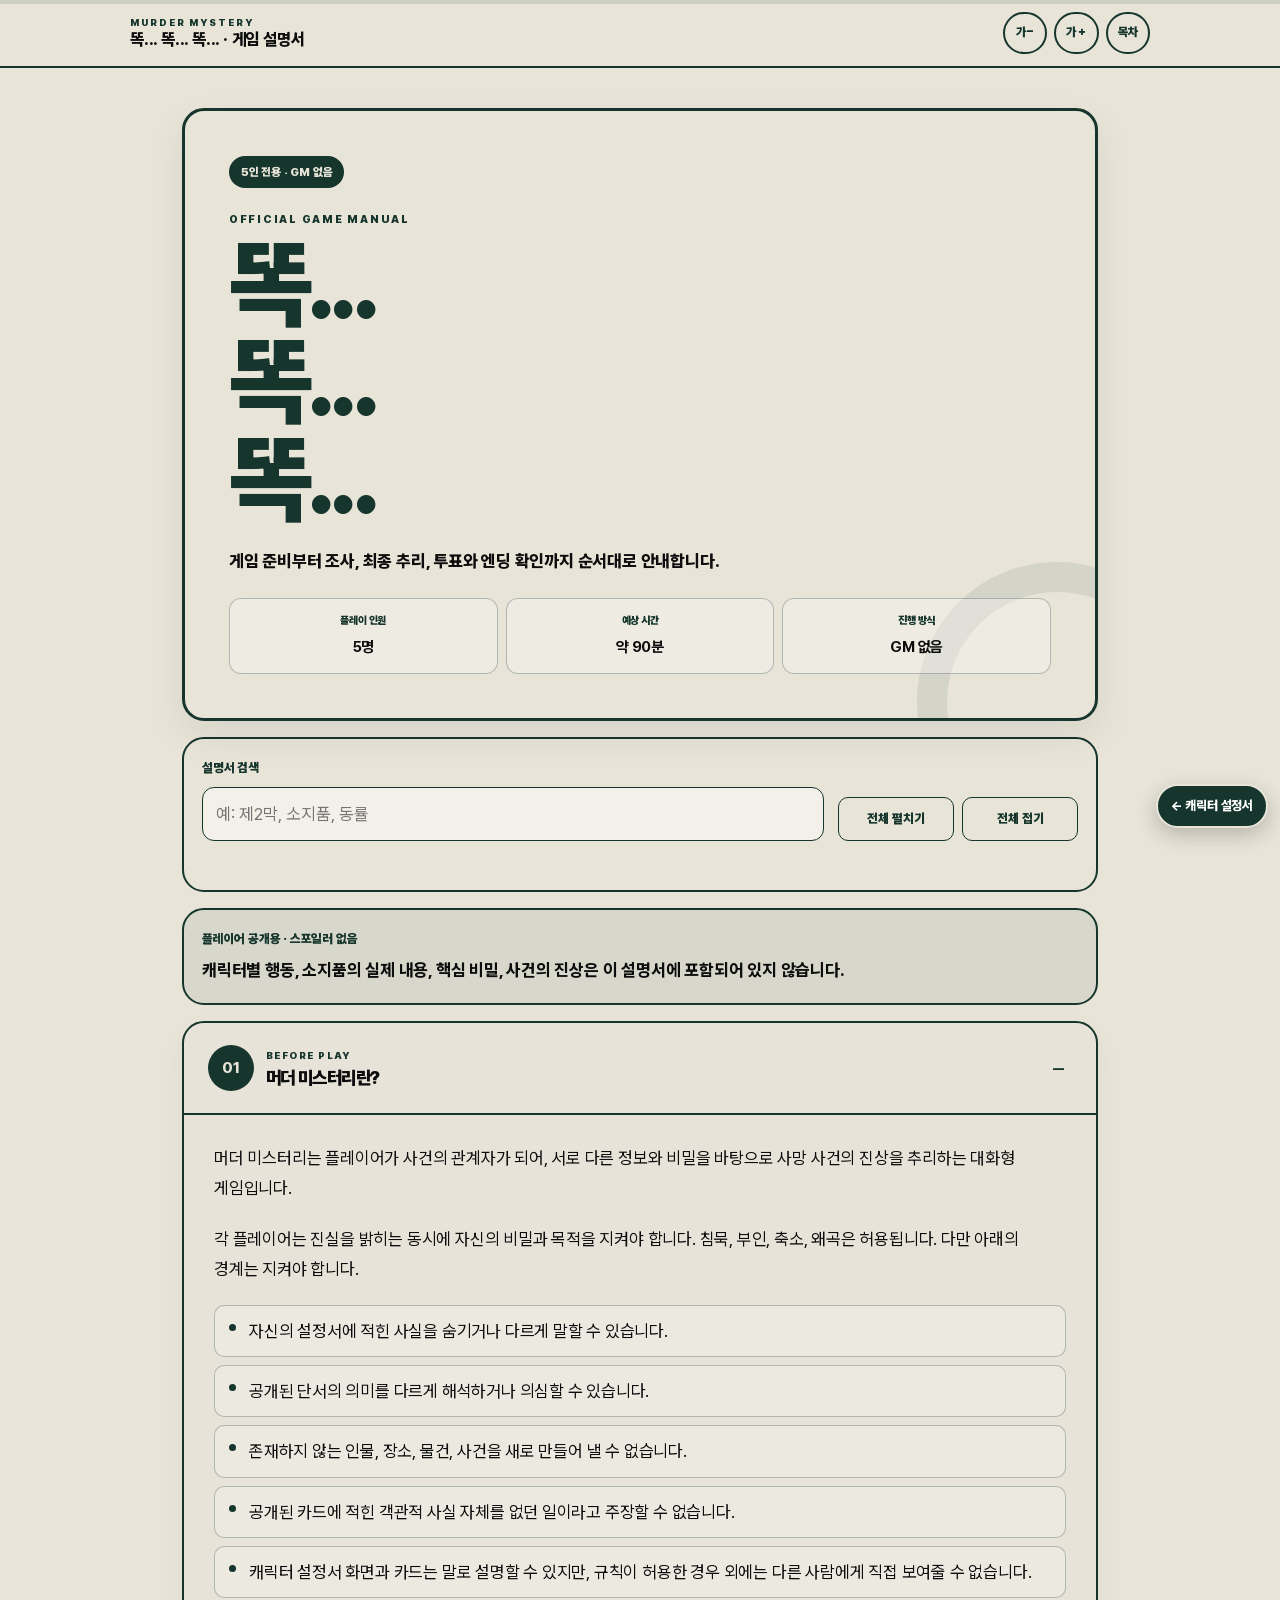
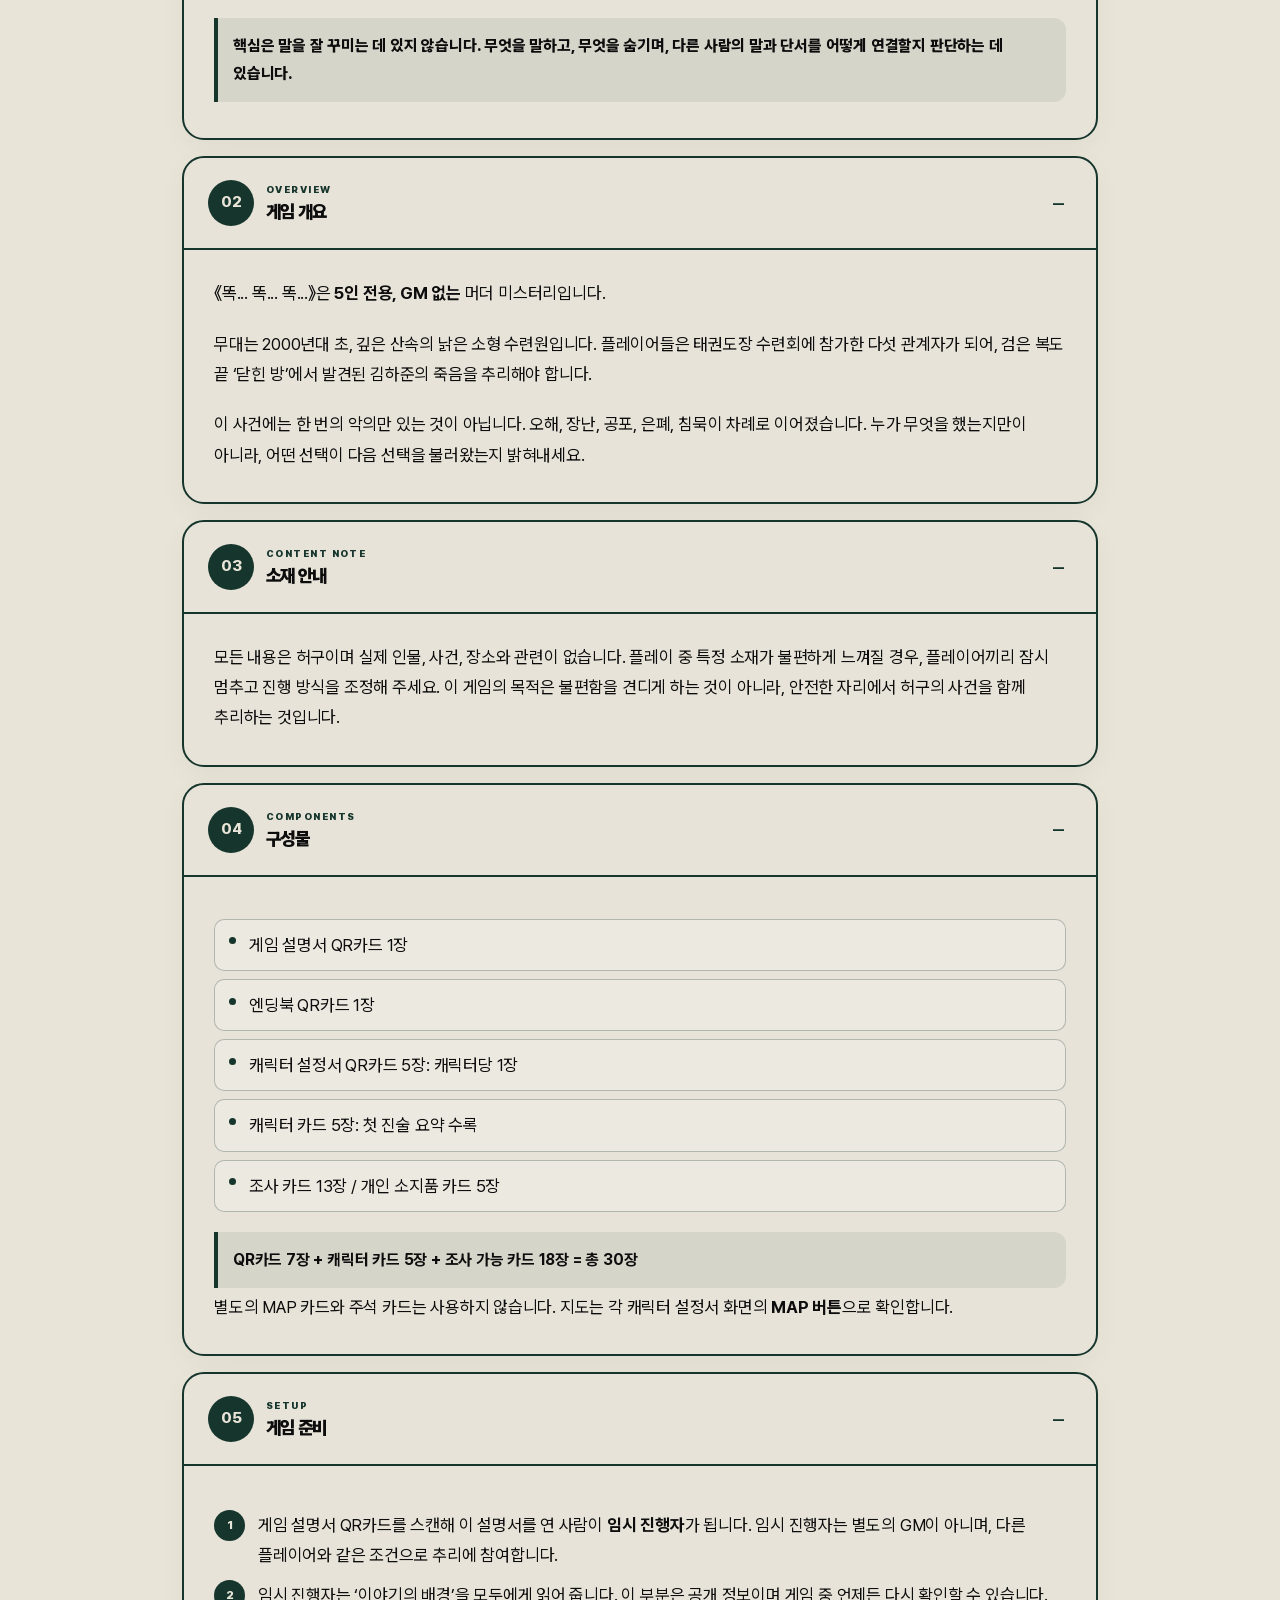
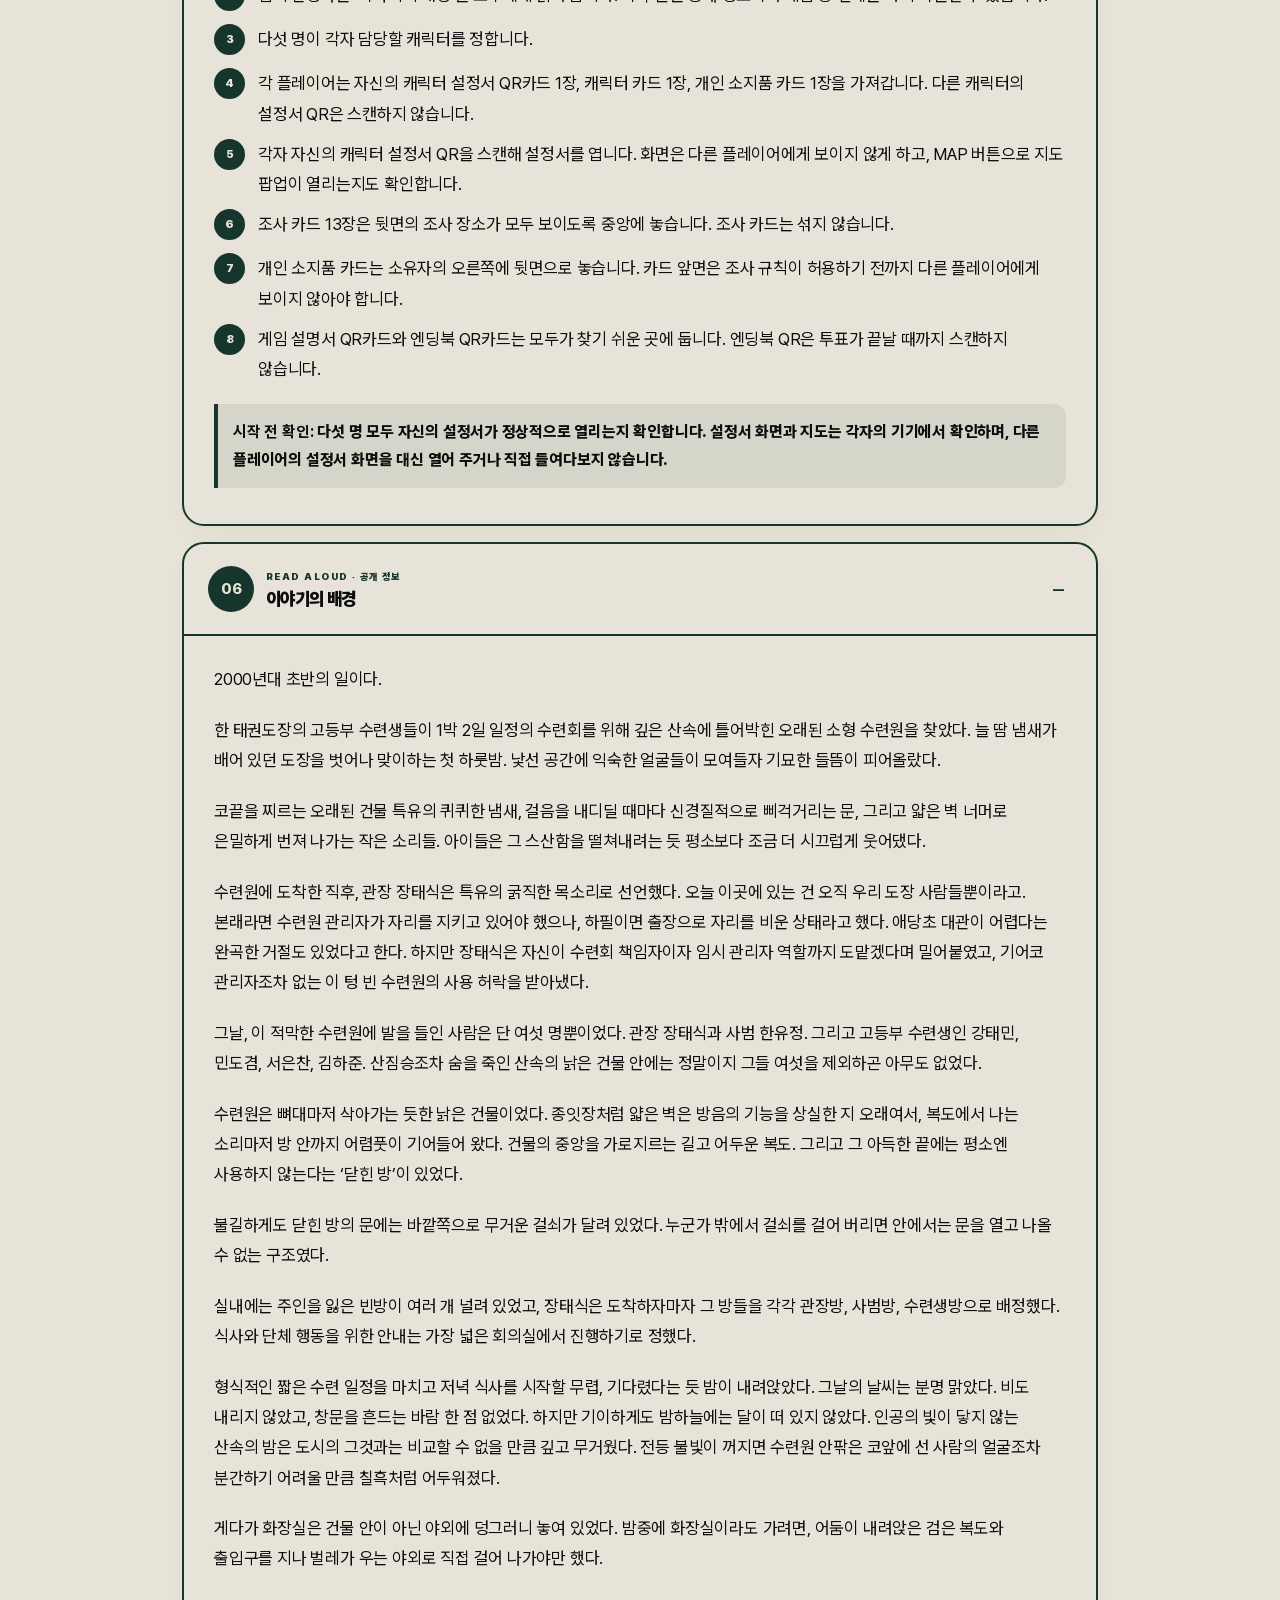
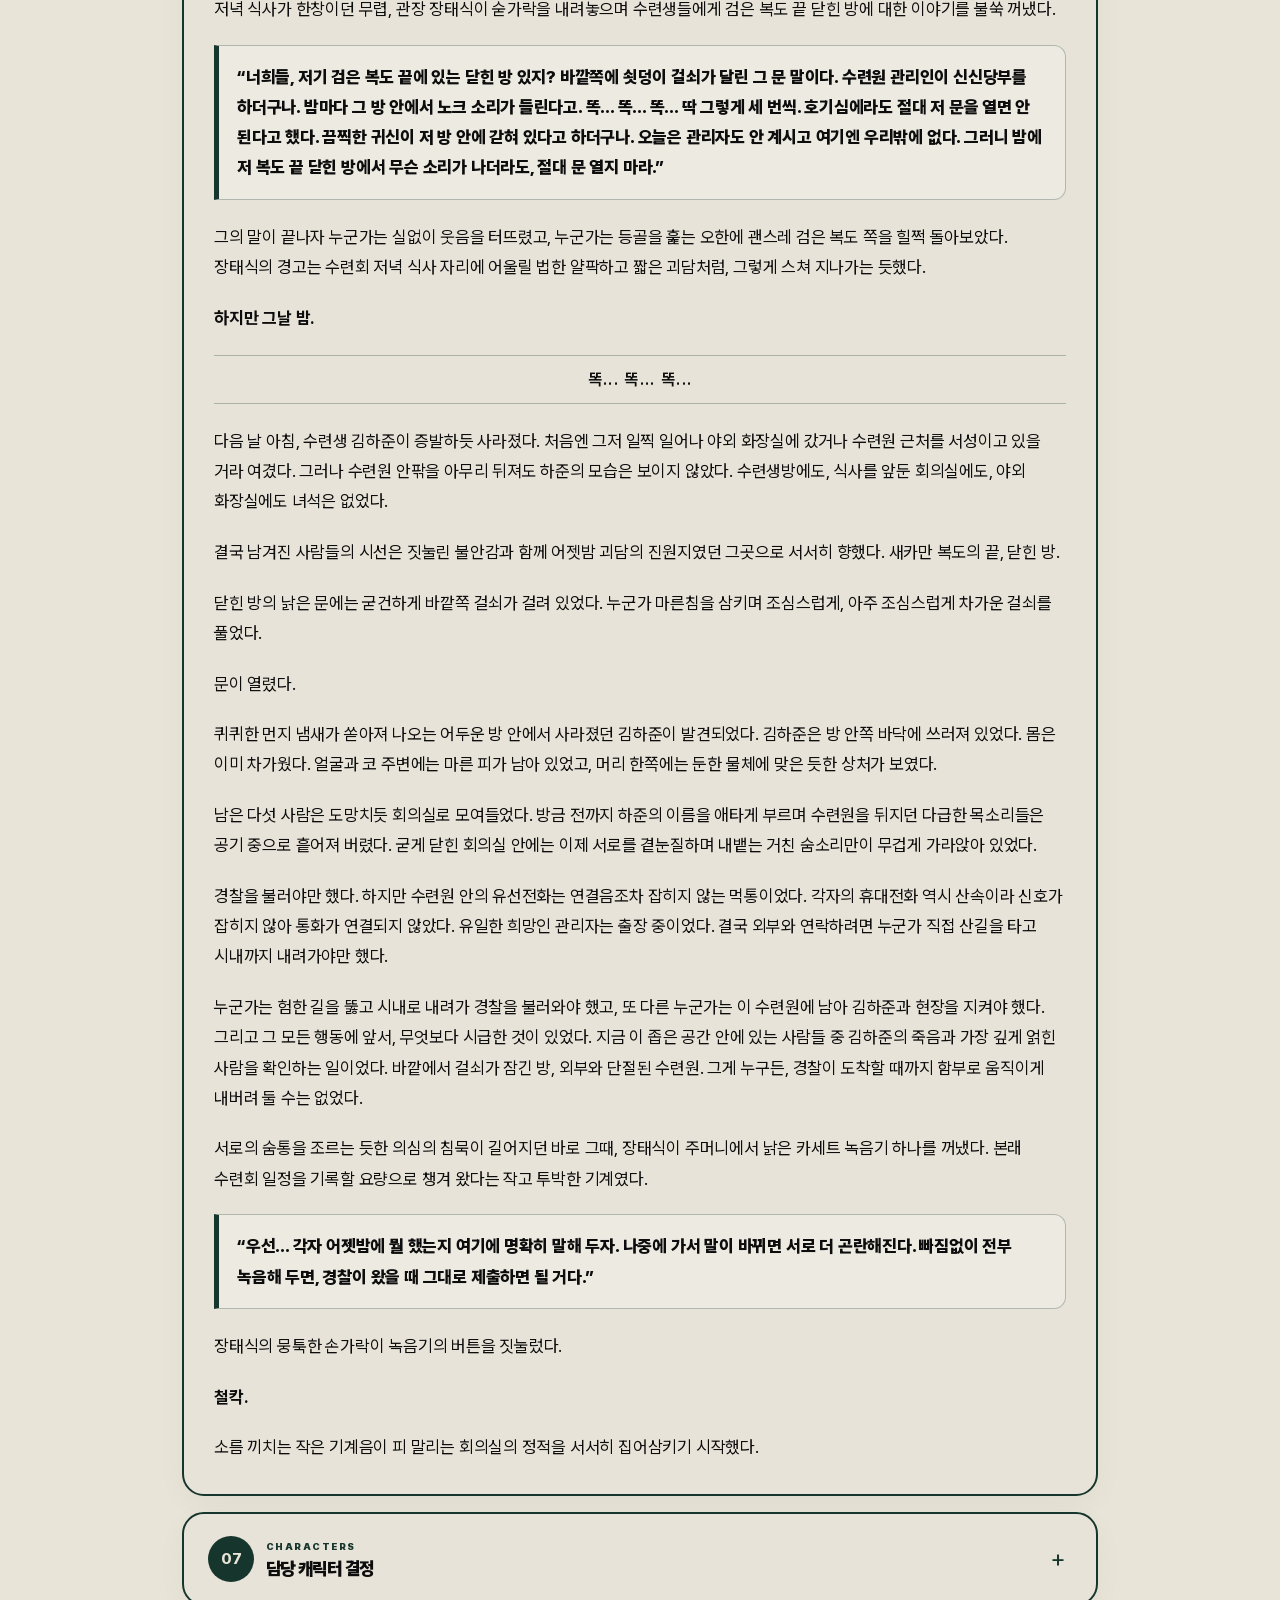
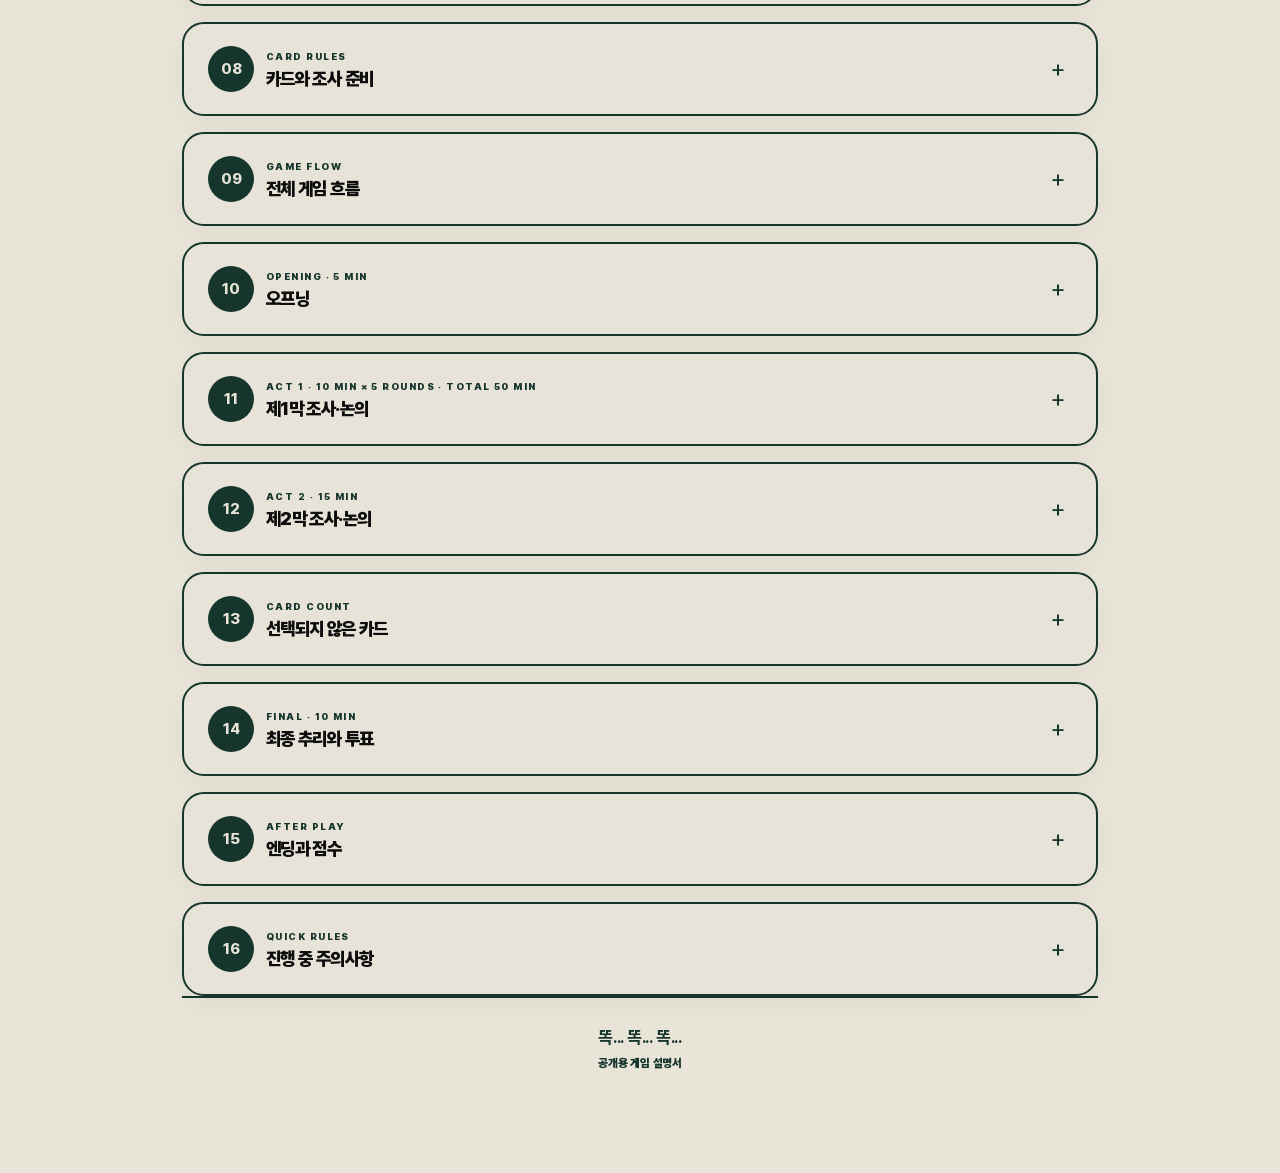
==== commit 344978b9: "Add files via upload" ====
--- a/game-guide/index.html
+++ b/game-guide/index.html
@@ -179,7 +179,7 @@
         <div class="story">
           <p>2000년대 초반의 일이다.</p>
           <p>한 태권도장의 고등부 수련생들이 1박 2일 일정의 수련회를 위해 깊은 산속에 틀어박힌 오래된 소형 수련원을 찾았다. 늘 땀 냄새가 배어 있던 도장을 벗어나 맞이하는 첫 하룻밤. 낯선 공간에 익숙한 얼굴들이 모여들자 기묘한 들뜸이 피어올랐다.</p>
-          <p>코끝을 찌르는 오래된 건물 특유의 퀴퀴한 냄새, 걸음을 내디딜 때마다 신경질적으로 삐걱거리는 문, 그리고 얇은 벽 너머로 은밀하게 번져 나가는 작은 소리들. 아이들은 그 스산함을 떨쳐내려는 듯 평소보다 조금 더 늦은 시간까지 깨어 있었고, 억지로라도 평소보다 조금 더 시끄럽게 웃어댔다.</p>
+          <p>코끝을 찌르는 오래된 건물 특유의 퀴퀴한 냄새, 걸음을 내디딜 때마다 신경질적으로 삐걱거리는 문, 그리고 얇은 벽 너머로 은밀하게 번져 나가는 작은 소리들. 아이들은 그 스산함을 떨쳐내려는 듯 평소보다 조금 더 시끄럽게 웃어댔다.</p>
           <p>수련원에 도착한 직후, 관장 장태식은 특유의 굵직한 목소리로 선언했다. 오늘 이곳에 있는 건 오직 우리 도장 사람들뿐이라고. 본래라면 수련원 관리자가 자리를 지키고 있어야 했으나, 하필이면 출장으로 자리를 비운 상태라고 했다. 애당초 대관이 어렵다는 완곡한 거절도 있었다고 한다. 하지만 장태식은 자신이 수련회 책임자이자 임시 관리자 역할까지 도맡겠다며 밀어붙였고, 기어코 관리자조차 없는 이 텅 빈 수련원의 사용 허락을 받아냈다.</p>
           <p>그날, 이 적막한 수련원에 발을 들인 사람은 단 여섯 명뿐이었다. 관장 장태식과 사범 한유정. 그리고 고등부 수련생인 강태민, 민도겸, 서은찬, 김하준. 산짐승조차 숨을 죽인 산속의 낡은 건물 안에는 정말이지 그들 여섯을 제외하곤 아무도 없었다.</p>
           <p>수련원은 뼈대마저 삭아가는 듯한 낡은 건물이었다. 종잇장처럼 얇은 벽은 방음의 기능을 상실한 지 오래여서, 복도에서 나는 소리마저 방 안까지 어렴풋이 기어들어 왔다. 건물의 중앙을 가로지르는 길고 어두운 복도. 그리고 그 아득한 끝에는 평소엔 사용하지 않는다는 ‘닫힌 방’이 있었다.</p>
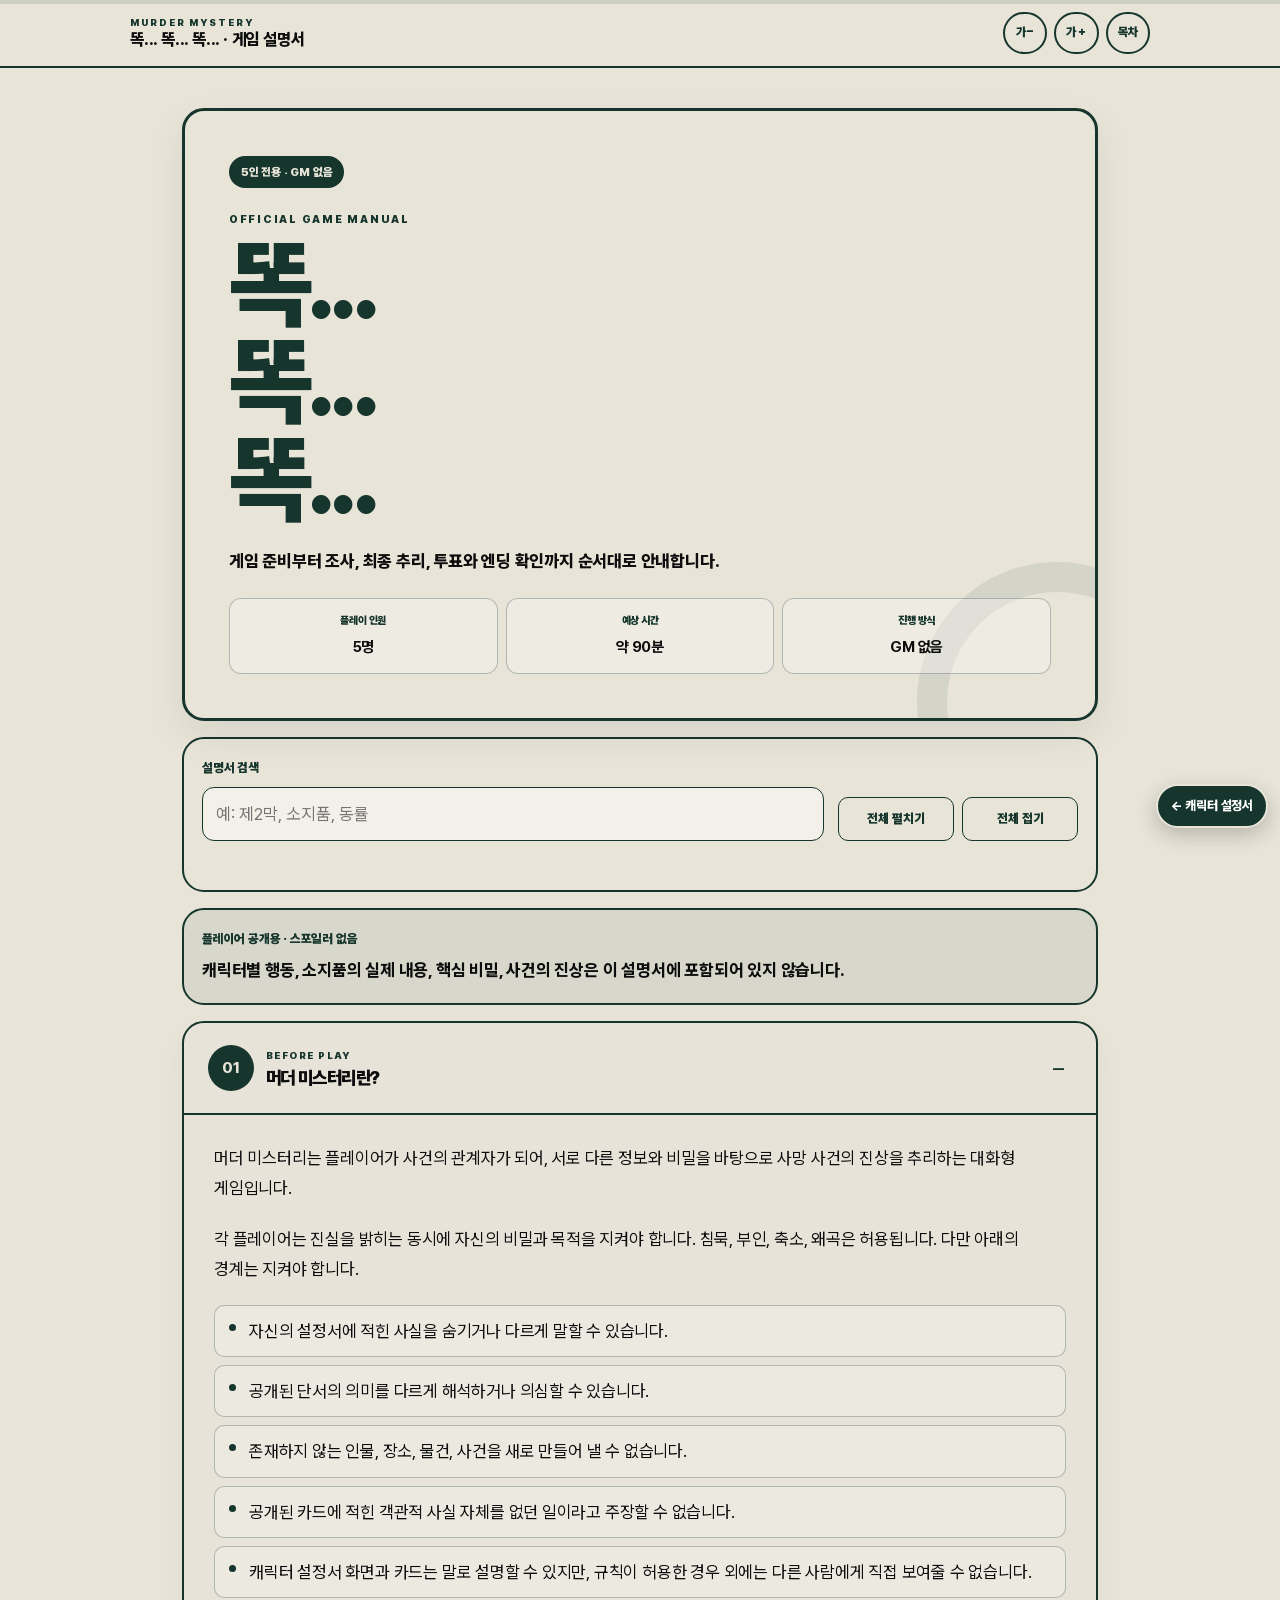
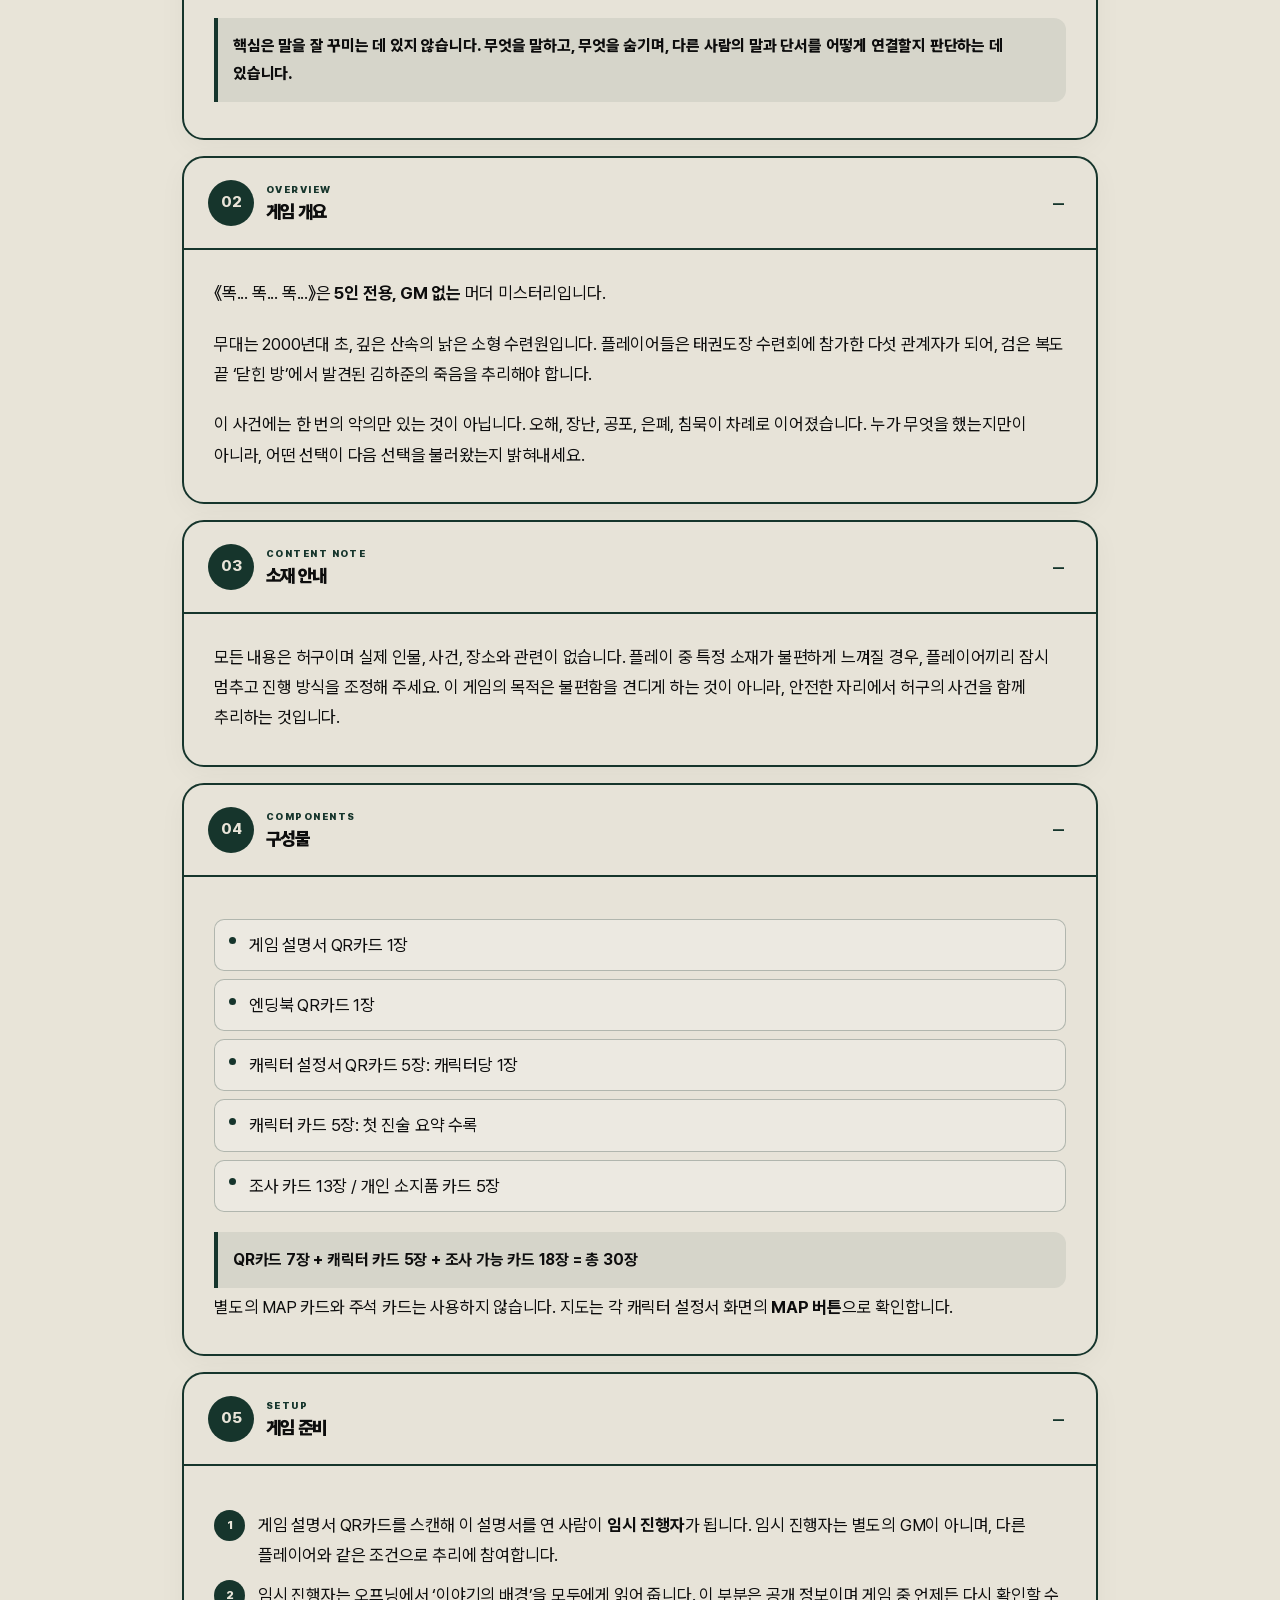
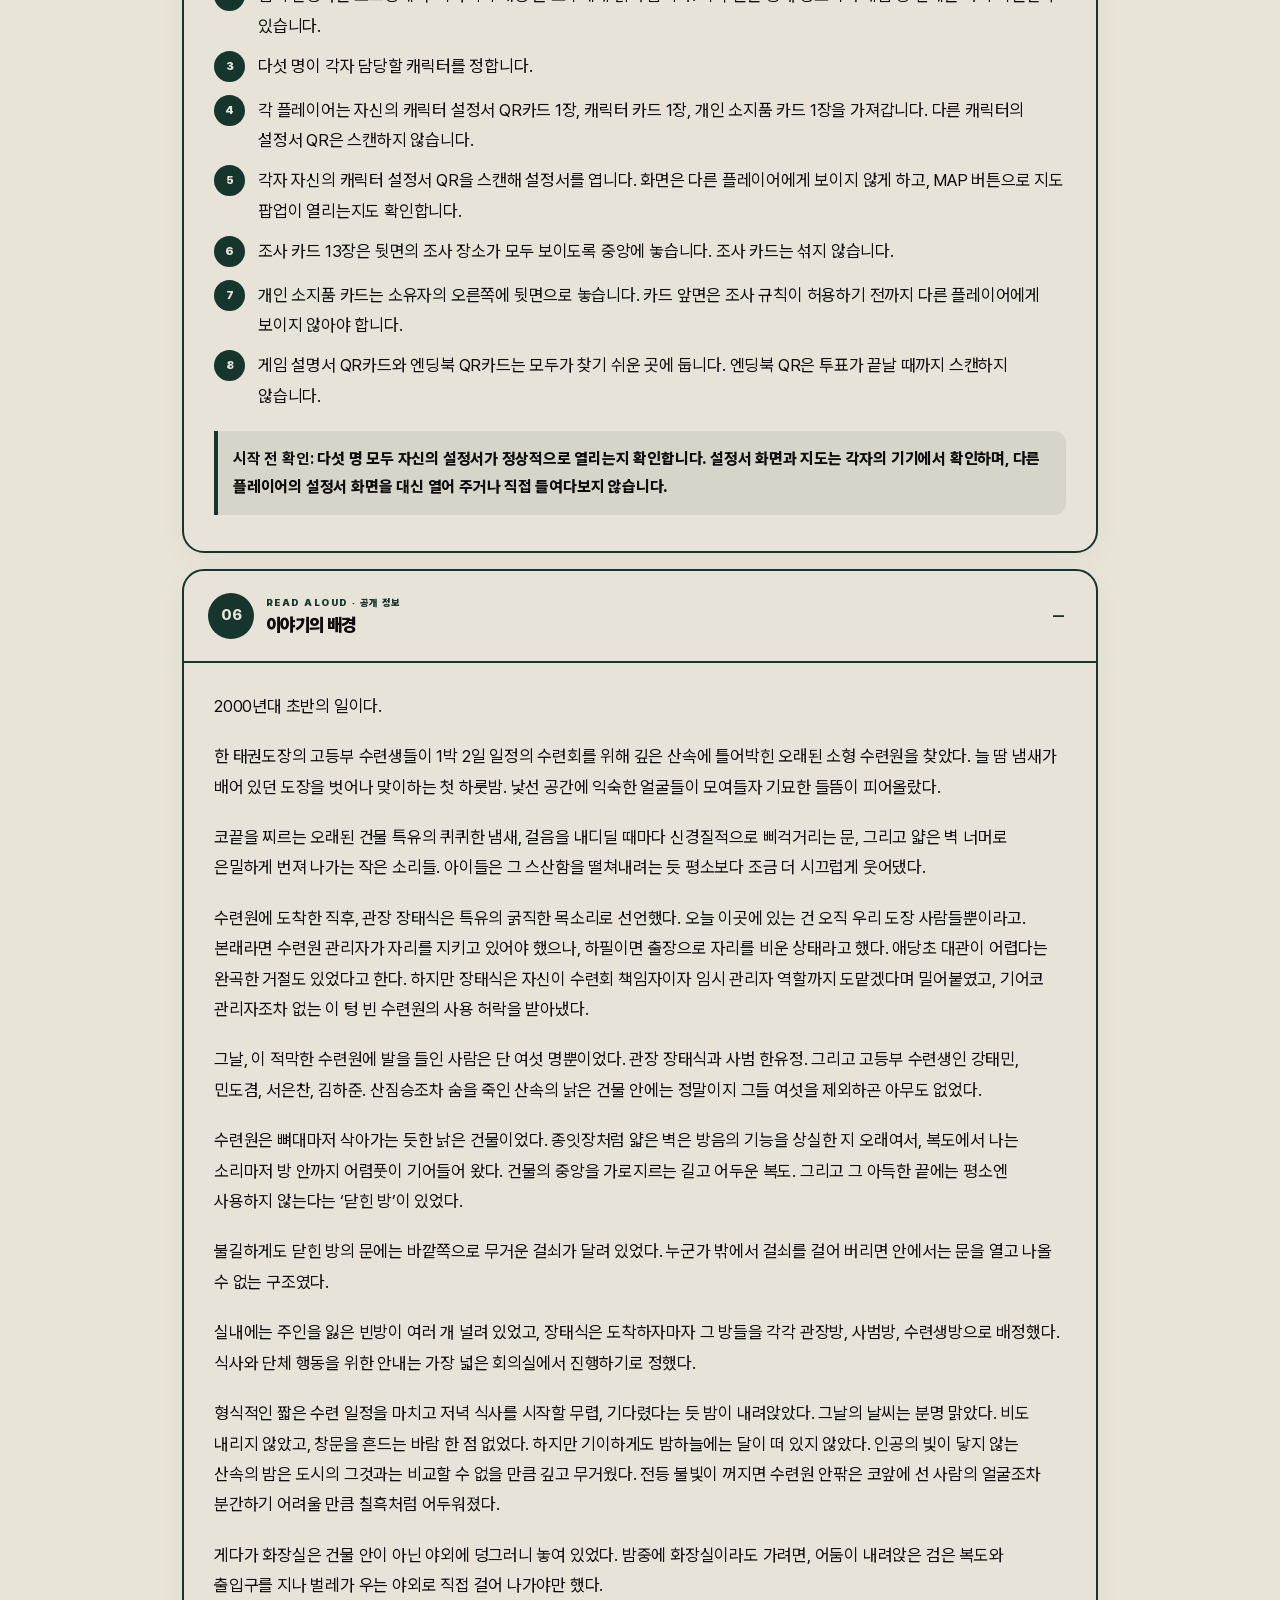
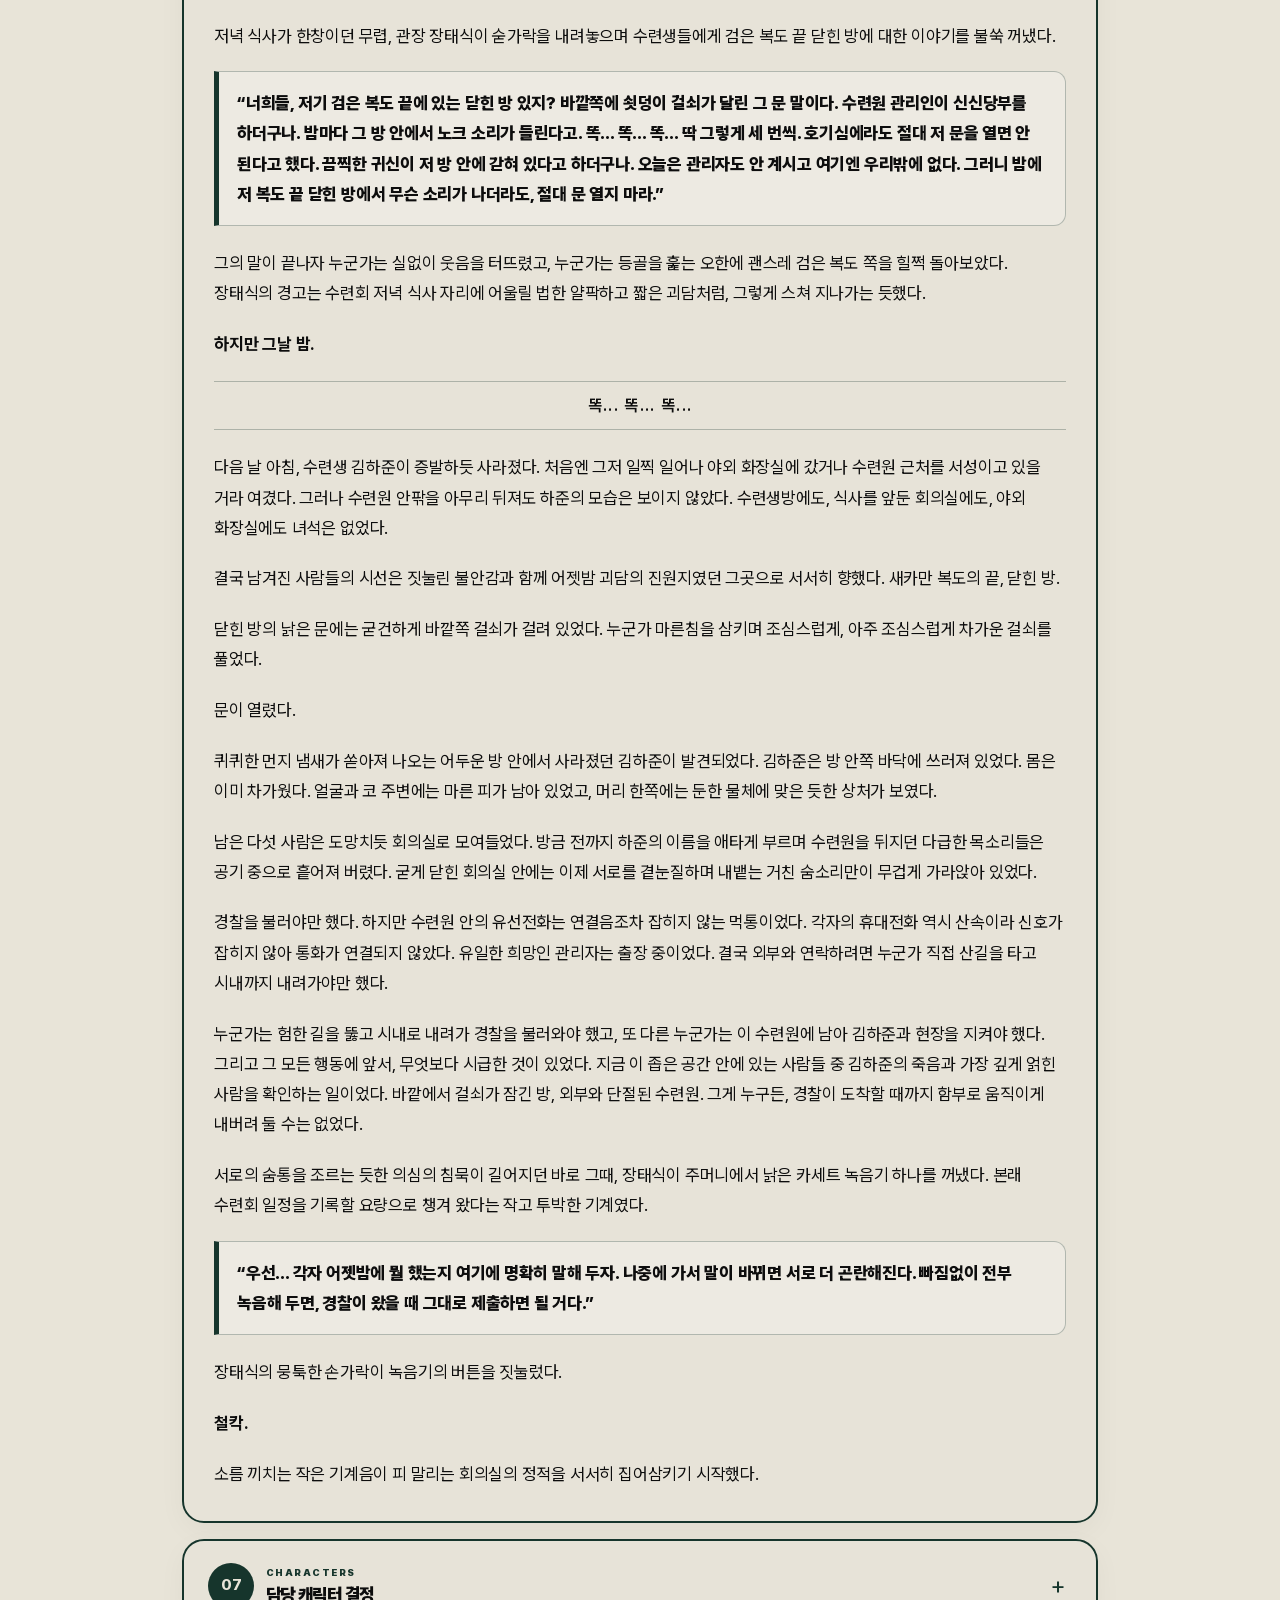
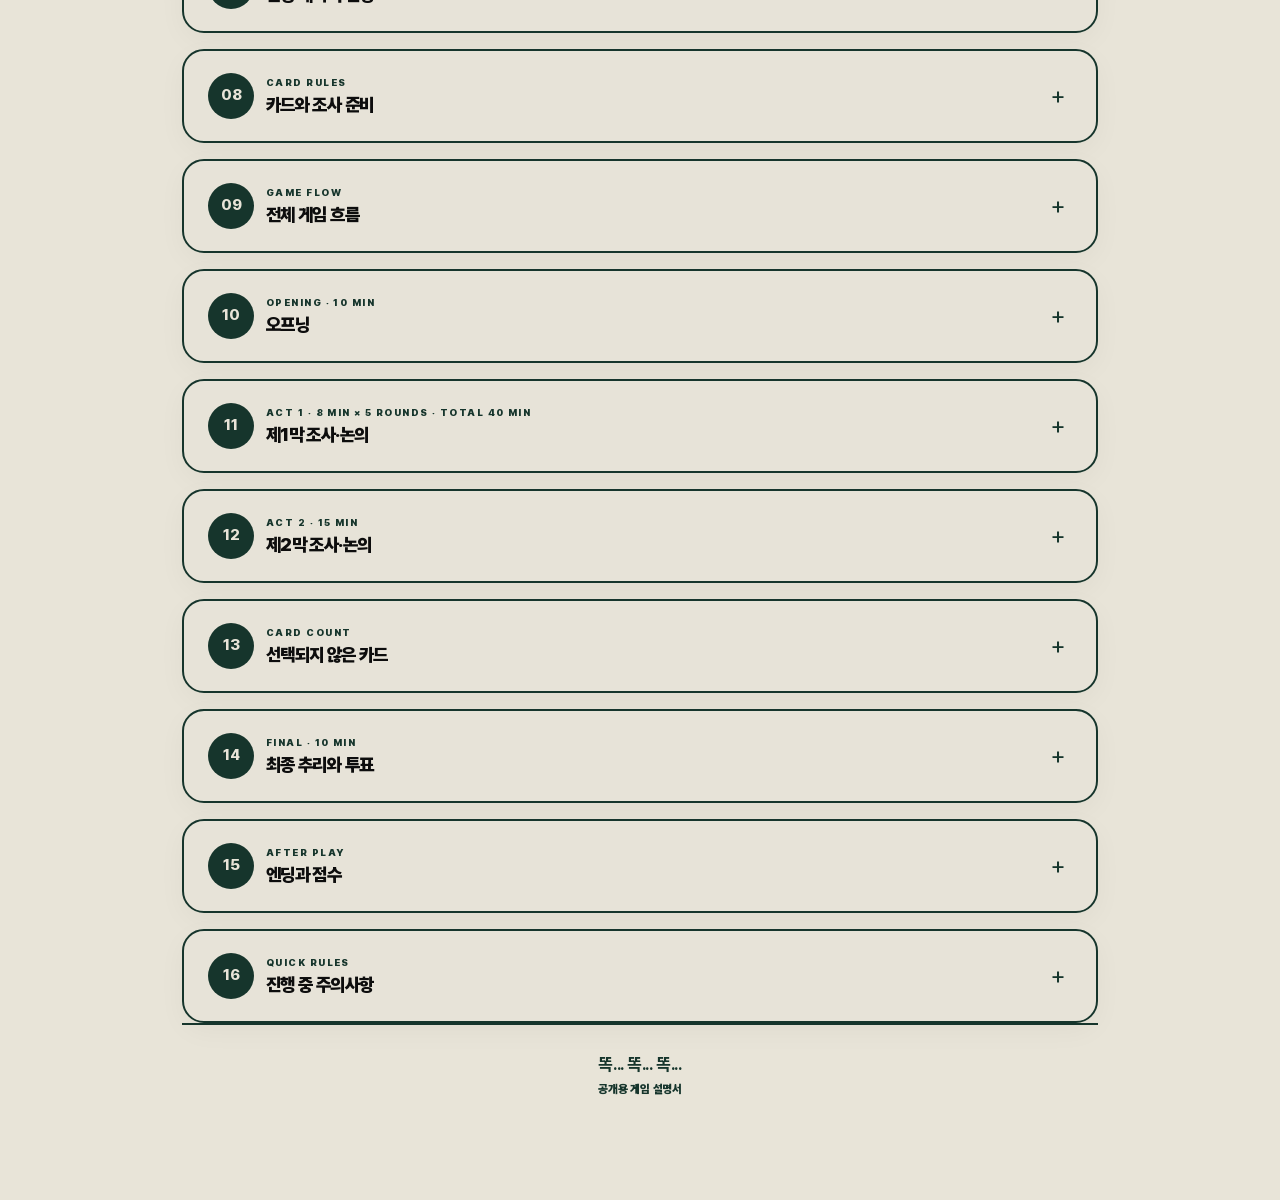
==== commit 622a83e9: "Add files via upload" ====
--- a/game-guide/index.html
+++ b/game-guide/index.html
@@ -153,7 +153,7 @@
           <div class="prose">
         <ol class="numbered-list">
           <li>게임 설명서 QR카드를 스캔해 이 설명서를 연 사람이 <strong>임시 진행자</strong>가 됩니다. 임시 진행자는 별도의 GM이 아니며, 다른 플레이어와 같은 조건으로 추리에 참여합니다.</li>
-          <li>임시 진행자는 ‘이야기의 배경’을 모두에게 읽어 줍니다. 이 부분은 공개 정보이며 게임 중 언제든 다시 확인할 수 있습니다.</li>
+          <li>임시 진행자는 오프닝에서 ‘이야기의 배경’을 모두에게 읽어 줍니다. 이 부분은 공개 정보이며 게임 중 언제든 다시 확인할 수 있습니다.</li>
           <li>다섯 명이 각자 담당할 캐릭터를 정합니다.</li>
           <li>각 플레이어는 자신의 캐릭터 설정서 QR카드 1장, 캐릭터 카드 1장, 개인 소지품 카드 1장을 가져갑니다. 다른 캐릭터의 설정서 QR은 스캔하지 않습니다.</li>
           <li>각자 자신의 캐릭터 설정서 QR을 스캔해 설정서를 엽니다. 화면은 다른 플레이어에게 보이지 않게 하고, MAP 버튼으로 지도 팝업이 열리는지도 확인합니다.</li>
@@ -286,9 +286,9 @@
         <div class="section-content" id="flow-content" hidden>
           <div class="prose">
         <div class="flow-box flow-box--timeline">
-          <span>오프닝 <strong>5분</strong></span><span class="flow-box__act-one">제1막 <strong>10분 × 5회</strong><small>총 50분 · 5회 모두 진행</small></span><span>제2막 <strong>15분</strong></span><span>최종 추리 <strong>5분</strong></span><span>투표 <strong>5분</strong></span><span>엔딩·점수</span>
-        </div>
-        <p>제한 시간은 긴장을 위한 기준입니다. 전원이 동의하면 조금 조정할 수 있습니다.</p></div>
+          <span>오프닝 <strong>10분</strong><br><small>배경·캐릭터 설정서 읽기</small></span><span class="flow-box__act-one">제1막 조사 / 논의 <strong>40분</strong><small>8분 × 5회 · 5회 모두 진행</small></span><span>제2막 조사 / 논의 <strong>15분</strong></span><span>최종 추리 <strong>5분</strong></span><span>투표 <strong>5분</strong></span><span>엔딩 확인 <strong>10분</strong></span><span>점수 계산 <strong>5분</strong></span>
+        </div>
+        <p>전체 예상 시간은 약 90분입니다. 제한 시간은 긴장을 위한 기준이며, 전원이 동의하면 조금 조정할 수 있습니다.</p></div>
         </div>
       </article>
 
@@ -296,7 +296,7 @@
         <button class="section-toggle" type="button" aria-expanded="false" aria-controls="opening-content">
           <span class="section-number">10</span>
           <span class="section-title-group">
-            <span class="section-kicker">OPENING · 5 MIN</span>
+            <span class="section-kicker">OPENING · 10 MIN</span>
             <span class="section-title">오프닝</span>
           </span>
           <span class="toggle-mark" aria-hidden="true">+</span>
@@ -304,7 +304,7 @@
         <div class="section-content" id="opening-content" hidden>
           <div class="prose">
         <ol class="numbered-list">
-          <li>모두 자신의 캐릭터 설정서 QR을 스캔해 모바일 설정서를 조용히 읽습니다.</li>
+          <li>임시 진행자가 ‘이야기의 배경’을 읽어 준 뒤, 각자 자신의 캐릭터 설정서 QR을 스캔해 모바일 설정서를 조용히 읽습니다.</li>
           <li>설정서 화면과 원문은 다른 플레이어에게 보여주거나 그대로 낭독하지 않습니다.</li>
           <li>설정서 확인이 끝나면 캐릭터 카드에 적힌 첫 진술 요약을 순서대로 읽습니다.</li>
           <li>첫 진술 요약은 김하준의 시신이 발견된 직후, 각 인물이 녹음기 앞에서 한 공개 진술입니다. 문장을 바꾸지 않습니다.</li>
@@ -317,7 +317,7 @@
         <button class="section-toggle" type="button" aria-expanded="false" aria-controls="act-one-content">
           <span class="section-number">11</span>
           <span class="section-title-group">
-            <span class="section-kicker">ACT 1 · 10 MIN × 5 ROUNDS · TOTAL 50 MIN</span>
+            <span class="section-kicker">ACT 1 · 8 MIN × 5 ROUNDS · TOTAL 40 MIN</span>
             <span class="section-title">제1막 조사·논의</span>
           </span>
           <span class="toggle-mark" aria-hidden="true">+</span>
@@ -326,7 +326,7 @@
           <div class="prose">
         <div class="act-one-alert" role="note" aria-label="제1막 반복 진행 안내">
           <strong>한 번만 진행하고 제2막으로 넘어가지 마세요.</strong>
-          <span>아래의 <b>10분짜리 조사·논의를 담당자를 바꾸며 총 5회 반복</b>합니다. 제1막 전체 시간은 총 50분입니다.</span>
+          <span>아래의 <b>8분짜리 조사·논의를 담당자를 바꾸며 총 5회 반복</b>합니다. 제1막 전체 시간은 총 40분입니다.</span>
         </div>
         <div class="investigable-definition" role="note" aria-label="제1막 조사 가능 카드 정의">
           <strong>중요 · 조사 가능 카드는 두 종류입니다.</strong>
@@ -335,21 +335,21 @@
 
         <h3 class="step-heading">제1막 전체 5회차</h3>
         <div class="round-repeat-grid" aria-label="제1막 1회차부터 5회차까지">
-          <div class="round-repeat-item"><strong>1회차</strong><span>10분</span></div>
-          <div class="round-repeat-item"><strong>2회차</strong><span>10분</span></div>
-          <div class="round-repeat-item"><strong>3회차</strong><span>10분</span></div>
-          <div class="round-repeat-item"><strong>4회차</strong><span>10분</span></div>
-          <div class="round-repeat-item"><strong>5회차</strong><span>10분</span></div>
+          <div class="round-repeat-item"><strong>1회차</strong><span>8분</span></div>
+          <div class="round-repeat-item"><strong>2회차</strong><span>8분</span></div>
+          <div class="round-repeat-item"><strong>3회차</strong><span>8분</span></div>
+          <div class="round-repeat-item"><strong>4회차</strong><span>8분</span></div>
+          <div class="round-repeat-item"><strong>5회차</strong><span>8분</span></div>
         </div>
         <p class="round-repeat-caption">첫 조사 담당자를 정한 뒤, 매 회차가 끝날 때마다 시계 방향의 다음 플레이어가 담당합니다. 다섯 명 모두 한 번씩 담당해야 합니다.</p>
 
-        <h3 class="step-heading">한 회차 10분의 진행 순서</h3>
+        <h3 class="step-heading">한 회차 8분의 진행 순서</h3>
         <ol class="round-flow-list">
           <li><span class="flow-number" aria-hidden="true">1</span><span class="flow-text">이번 회차의 조사 담당자를 확인합니다.</span></li>
           <li><span class="flow-number" aria-hidden="true">2</span><span class="flow-text">조사 담당자가 조사 카드와 개인 소지품 카드를 모두 포함한 조사 가능 카드 중 2장을 선택합니다.</span></li>
           <li><span class="flow-number" aria-hidden="true">3</span><span class="flow-text">선택한 두 카드를 즉시 전체 공개합니다.</span></li>
-          <li><span class="flow-number" aria-hidden="true">4</span><span class="flow-text">10분 중 남은 시간 동안 자유롭게 논의합니다.</span></li>
-          <li><span class="flow-number" aria-hidden="true">5</span><span class="flow-text">10분이 끝나면 다음 담당자로 바꾸어 새 회차를 시작합니다.</span></li>
+          <li><span class="flow-number" aria-hidden="true">4</span><span class="flow-text">8분 중 남은 시간 동안 자유롭게 논의합니다.</span></li>
+          <li><span class="flow-number" aria-hidden="true">5</span><span class="flow-text">8분이 끝나면 다음 담당자로 바꾸어 새 회차를 시작합니다.</span></li>
         </ol>
         <p>각 조사 담당자는 아직 전체 공개되지 않은 조사 가능 카드 2장을 고릅니다. 여기에는 <strong>조사 카드뿐 아니라 개인 소지품 카드도 포함</strong>됩니다.</p>
         <ul class="manual-list">
@@ -445,14 +445,14 @@
         </button>
         <div class="section-content" id="ending-score-content" hidden>
           <div class="prose">
-        <h3>엔딩 확인</h3>
+        <h3>엔딩 확인 · 10분</h3>
         <ol class="numbered-list">
           <li>투표가 끝나면 엔딩북 QR카드를 스캔합니다.</li>
           <li>최종 지목 대상에 해당하는 엔딩을 선택해 읽습니다.</li>
           <li>반드시 ‘사건의 진실’과 ‘주요 단서 해설’을 이어서 읽습니다.</li>
           <li>각자 숨긴 비밀, 제2막에서 확인한 카드, 공개되지 않은 개인 소지품을 자유롭게 밝히며 사건을 되짚습니다.</li>
         </ol>
-        <h3>점수 계산 · 선택 규칙</h3>
+        <h3>점수 계산 · 5분 · 선택 규칙</h3>
         <p>점수는 사건의 진실을 확인한 뒤 각 설정서의 목적을 기준으로 계산합니다.</p>
         <p>‘특정 인물에게 핵심 비밀 두 가지가 모두 들키지 않는다’는 목표는 두 비밀이 모두 정확히 간파되었을 때만 실패합니다. 상대가 0개 또는 1개만 알아냈다면 성공입니다. 문장을 그대로 맞힐 필요는 없지만, 비밀이 사건에서 어떤 의미였는지 설명할 수 있어야 ‘간파’로 인정합니다.</p>
         <p>가장 높은 점수를 얻은 플레이어가 ‘최고 추리자’입니다. 동점은 공동 우승입니다.</p></div>
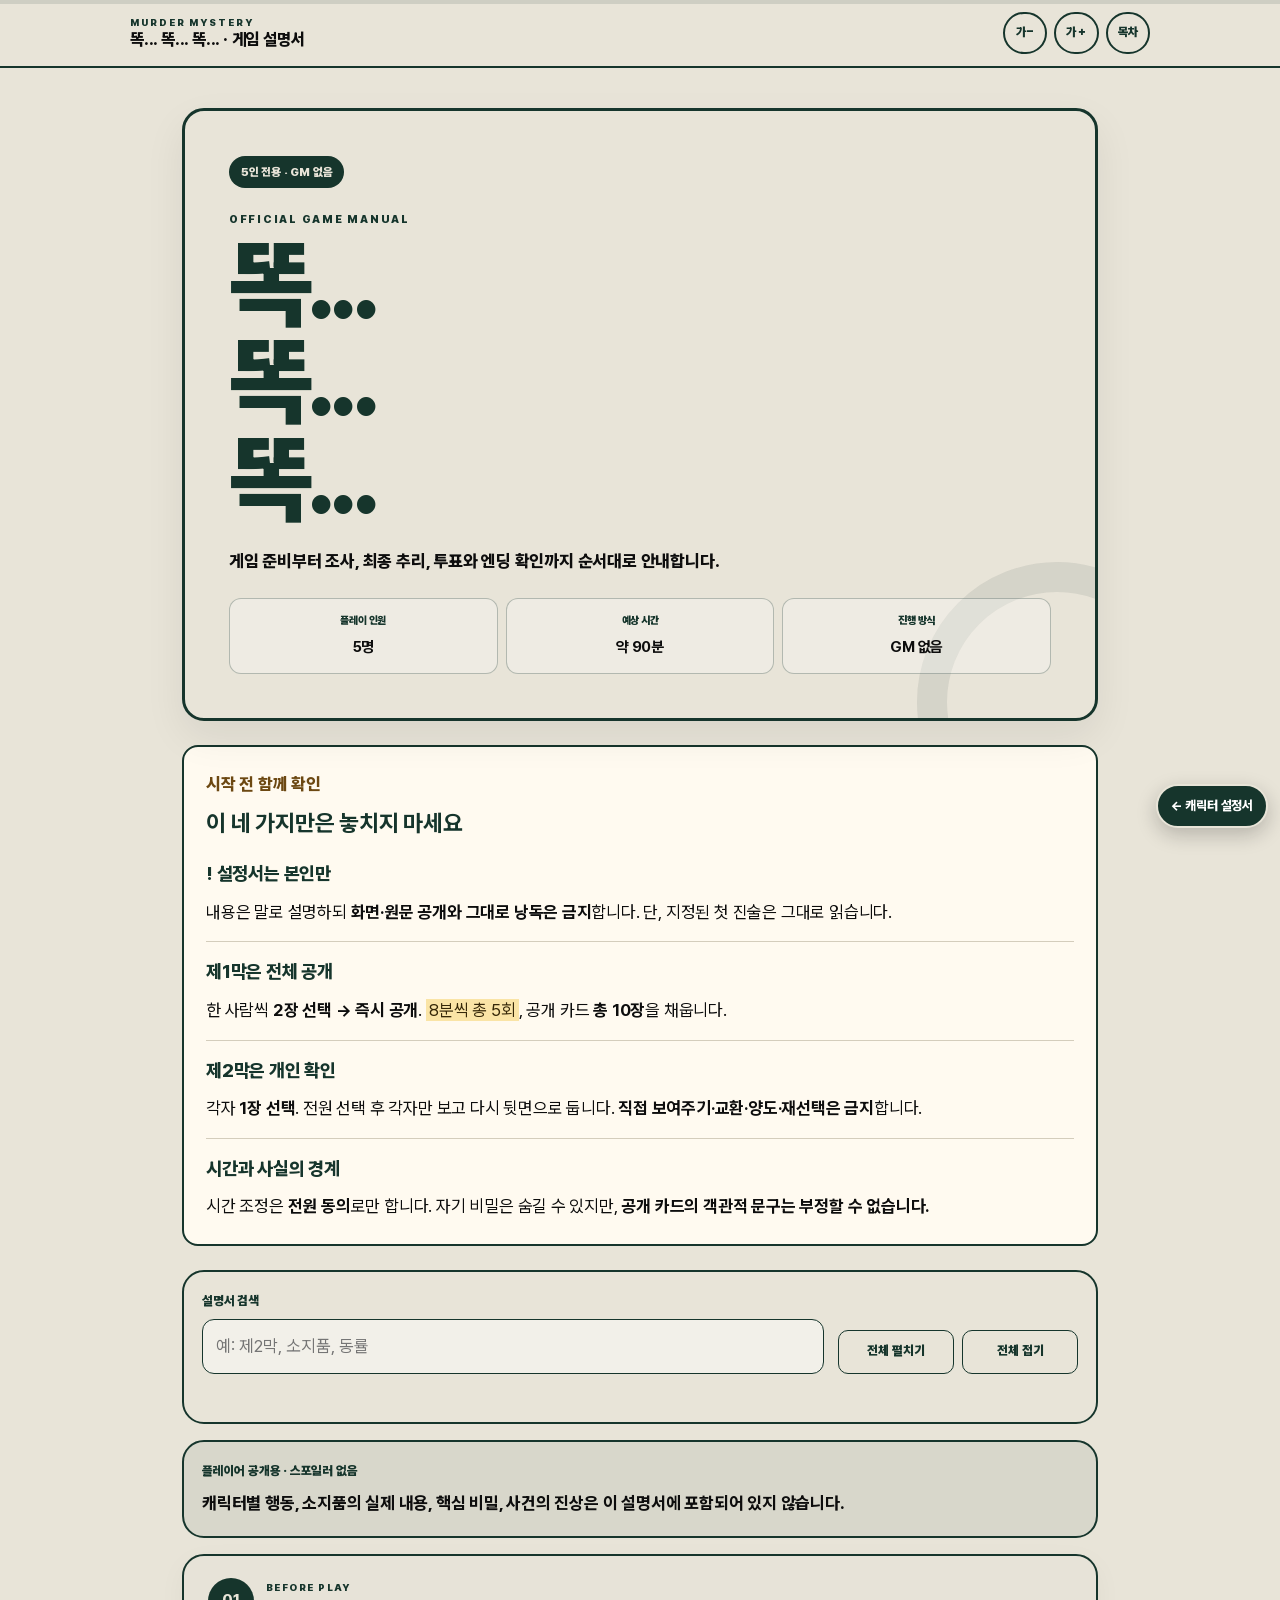
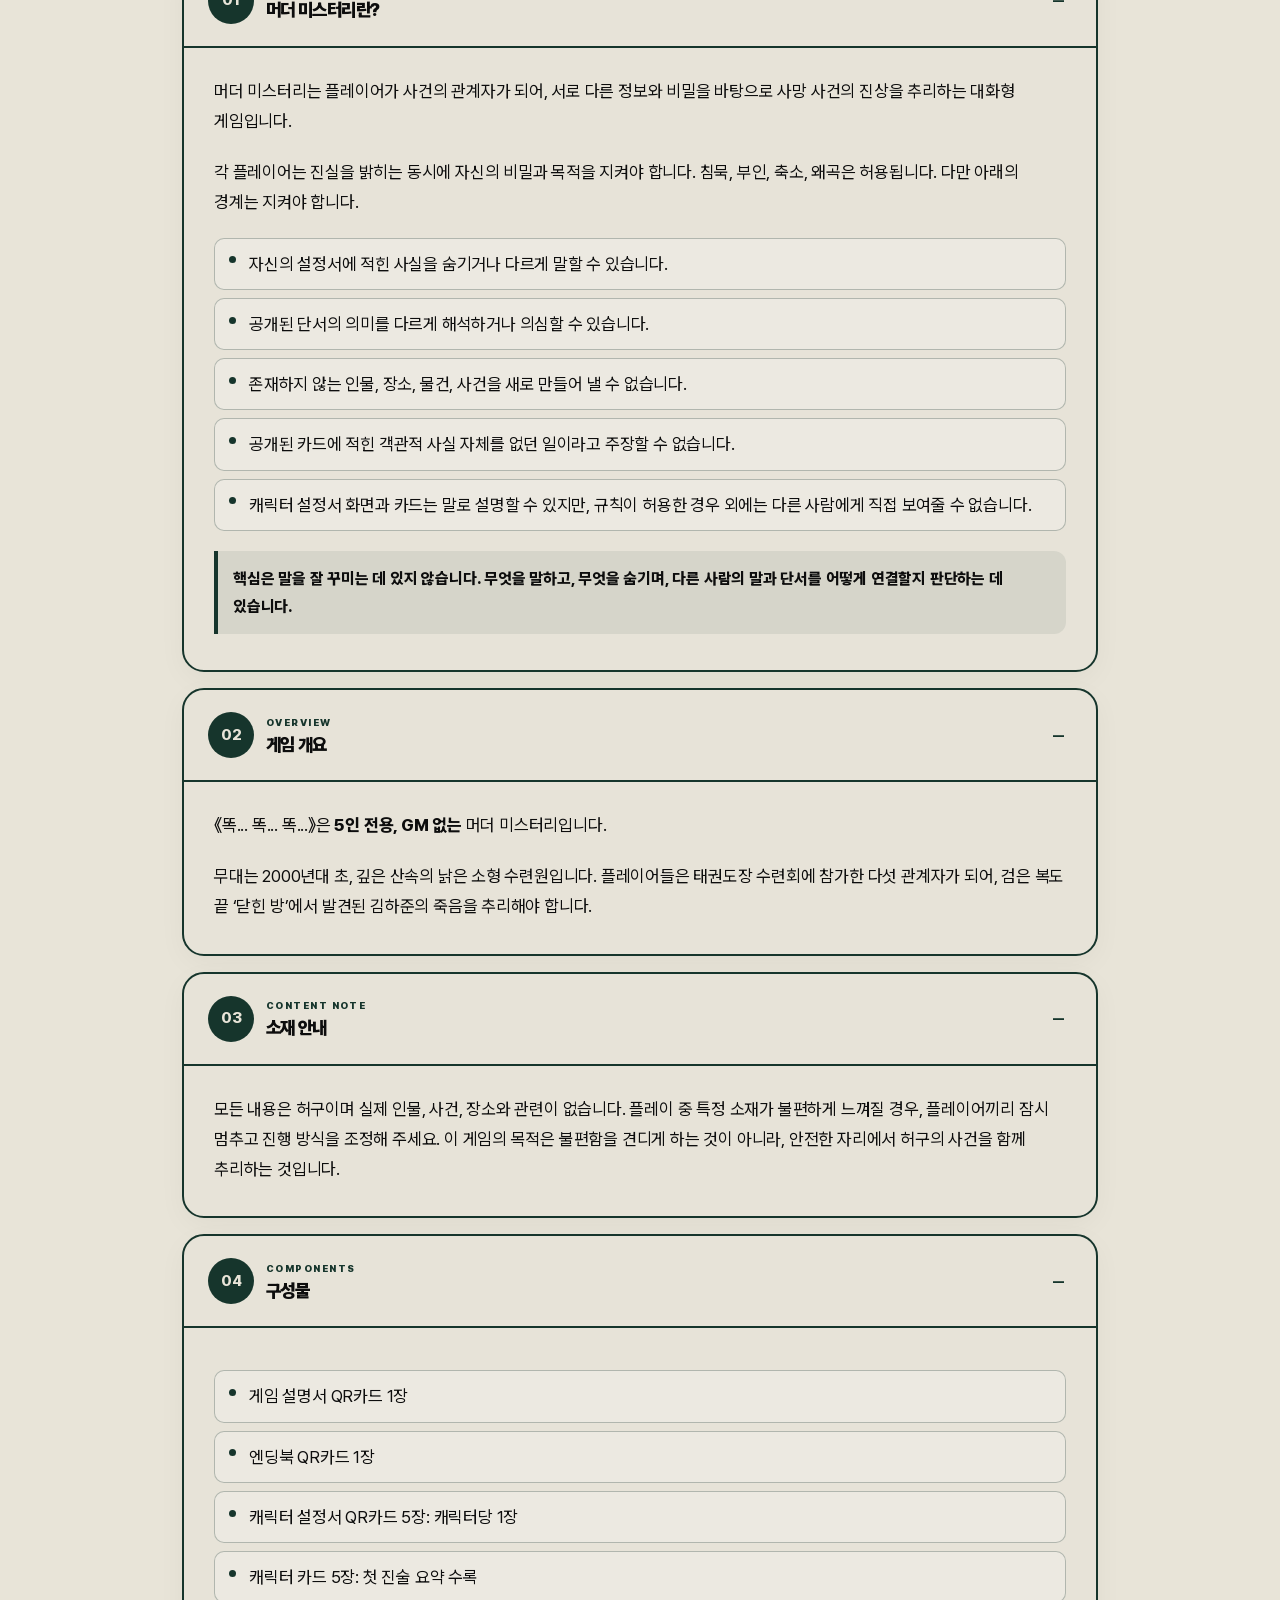
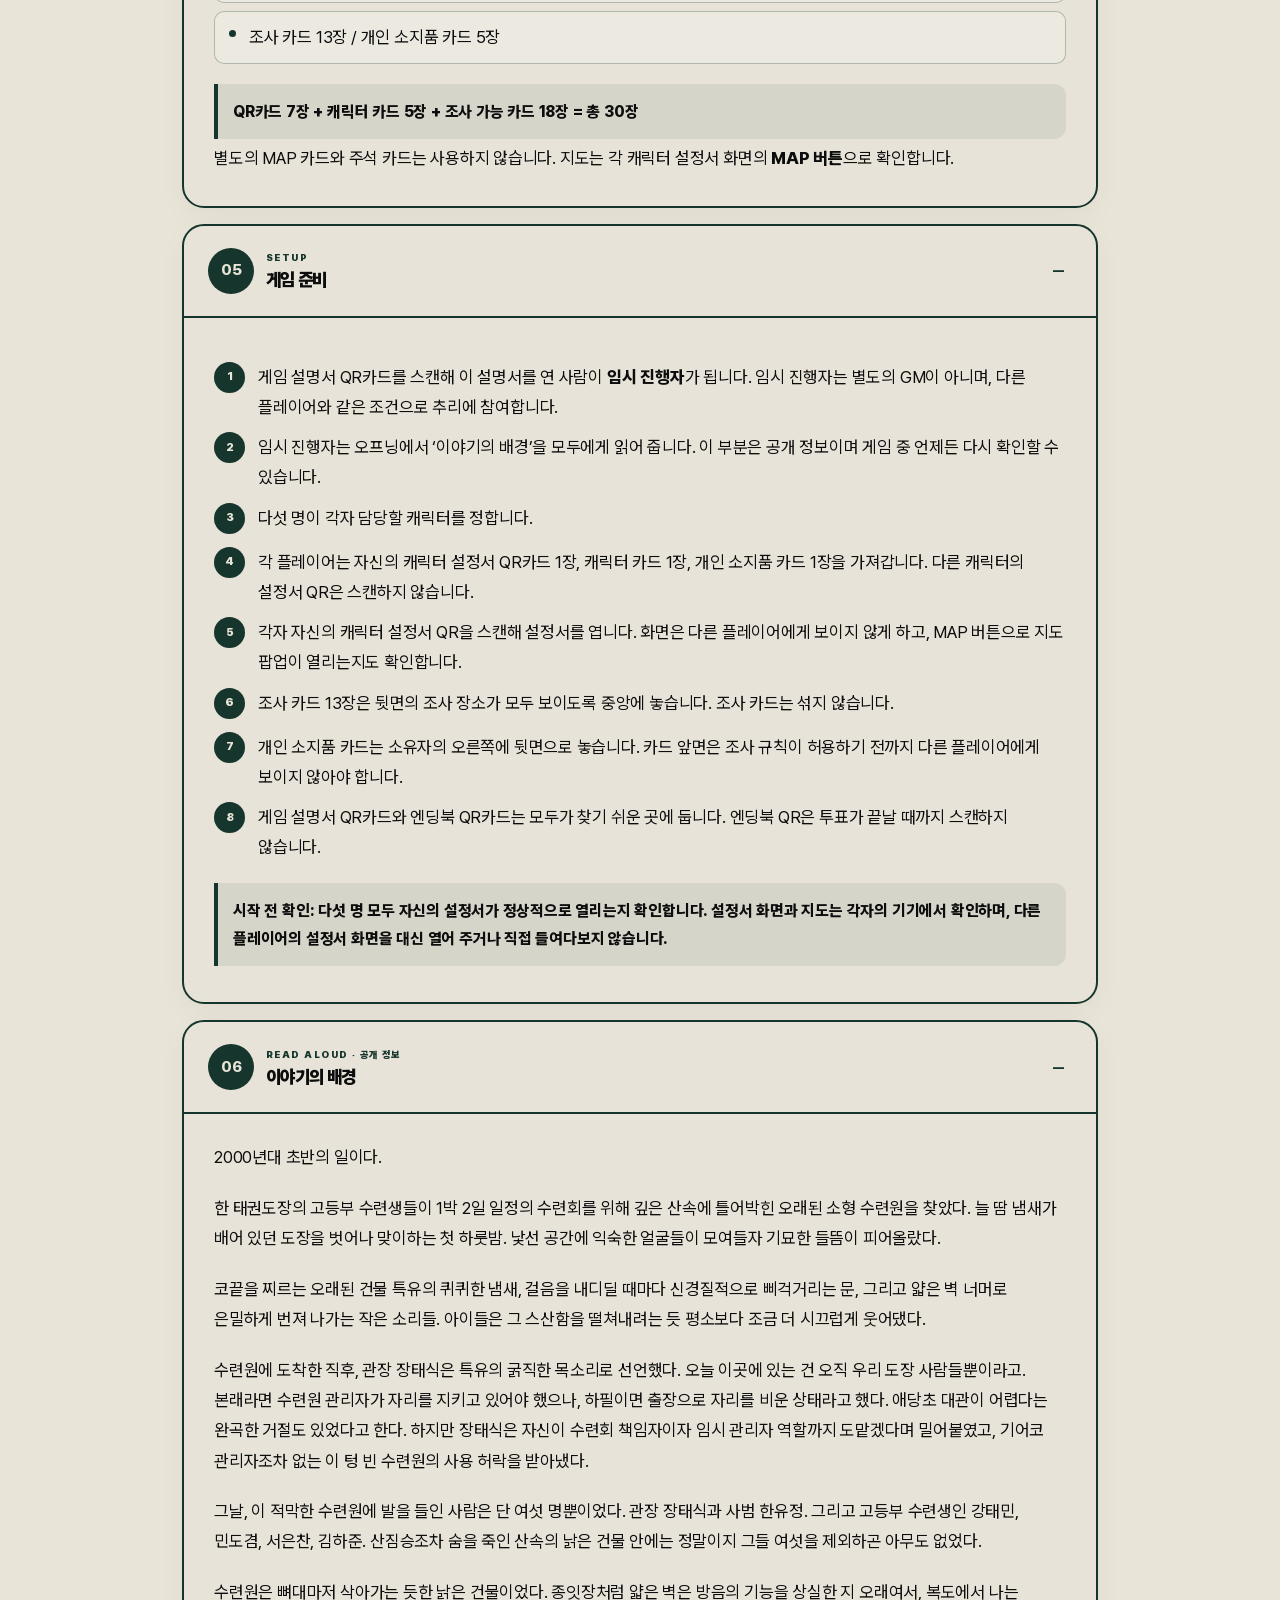
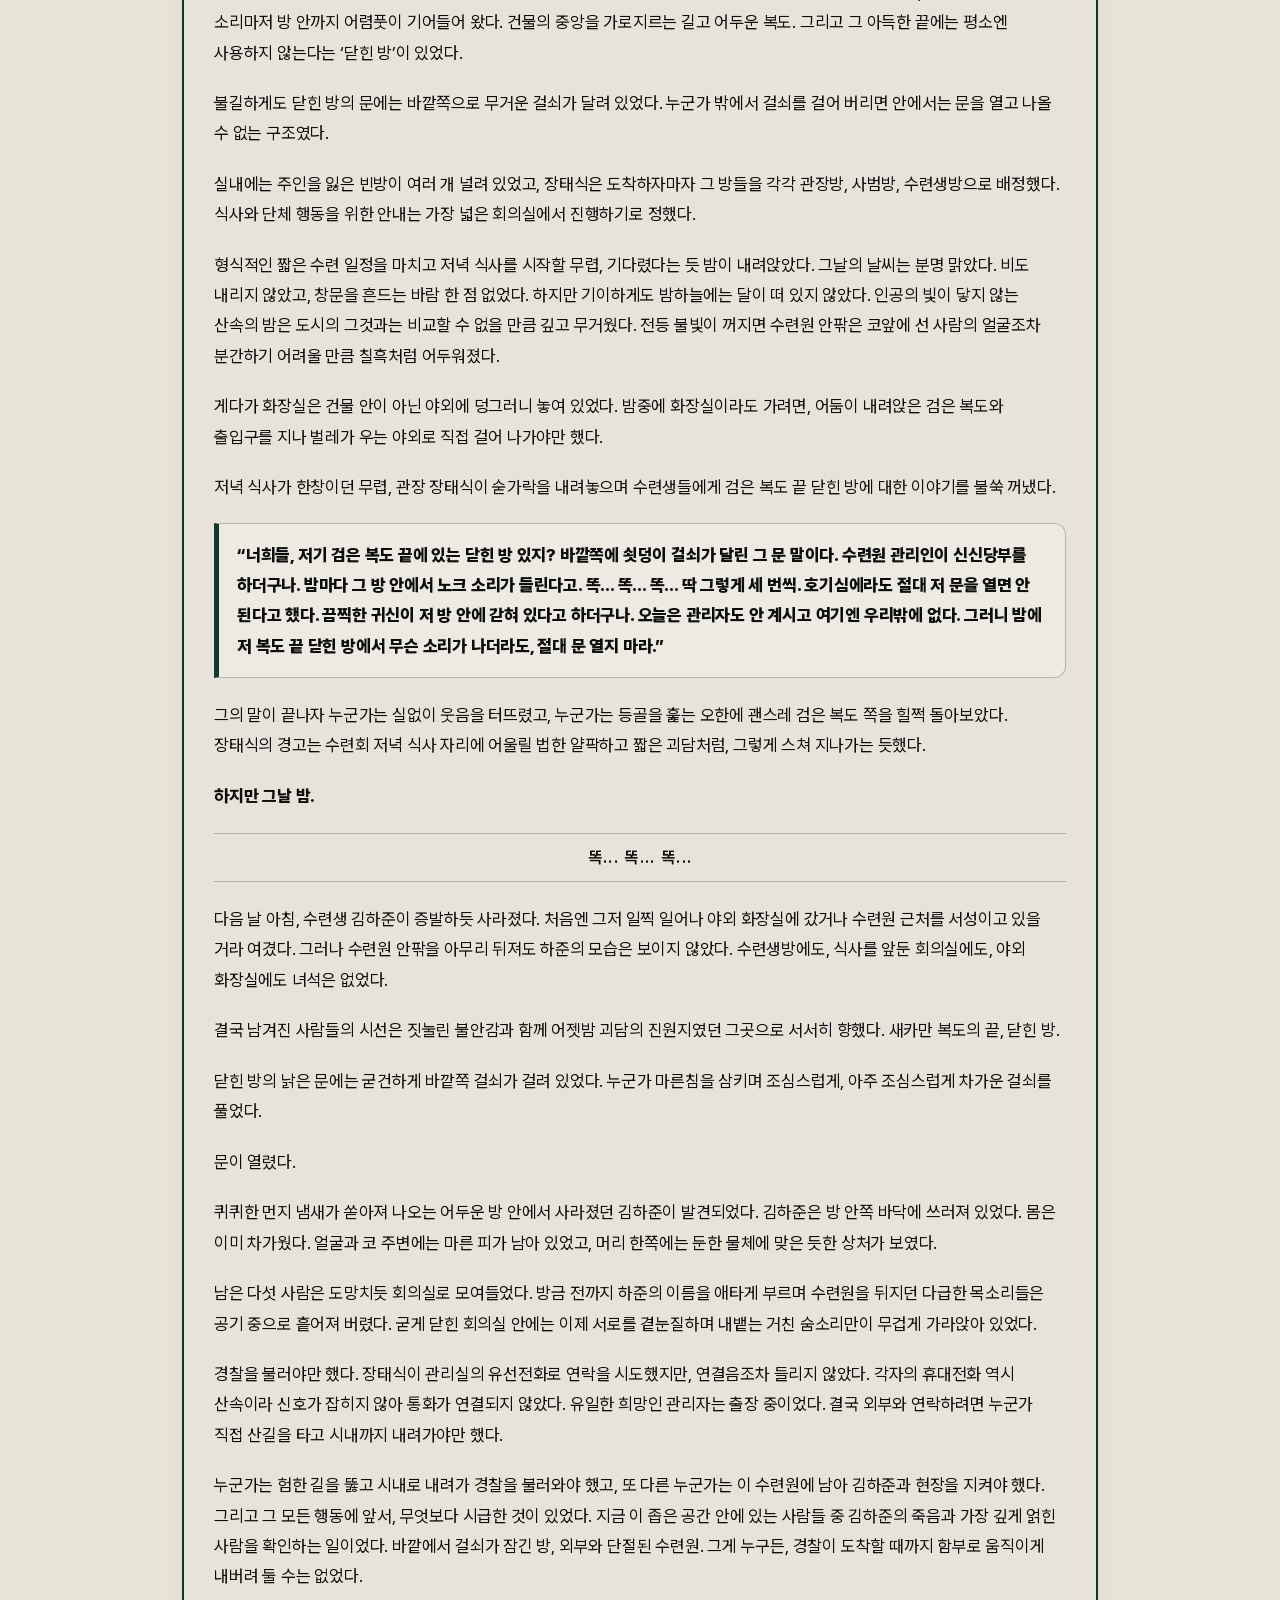
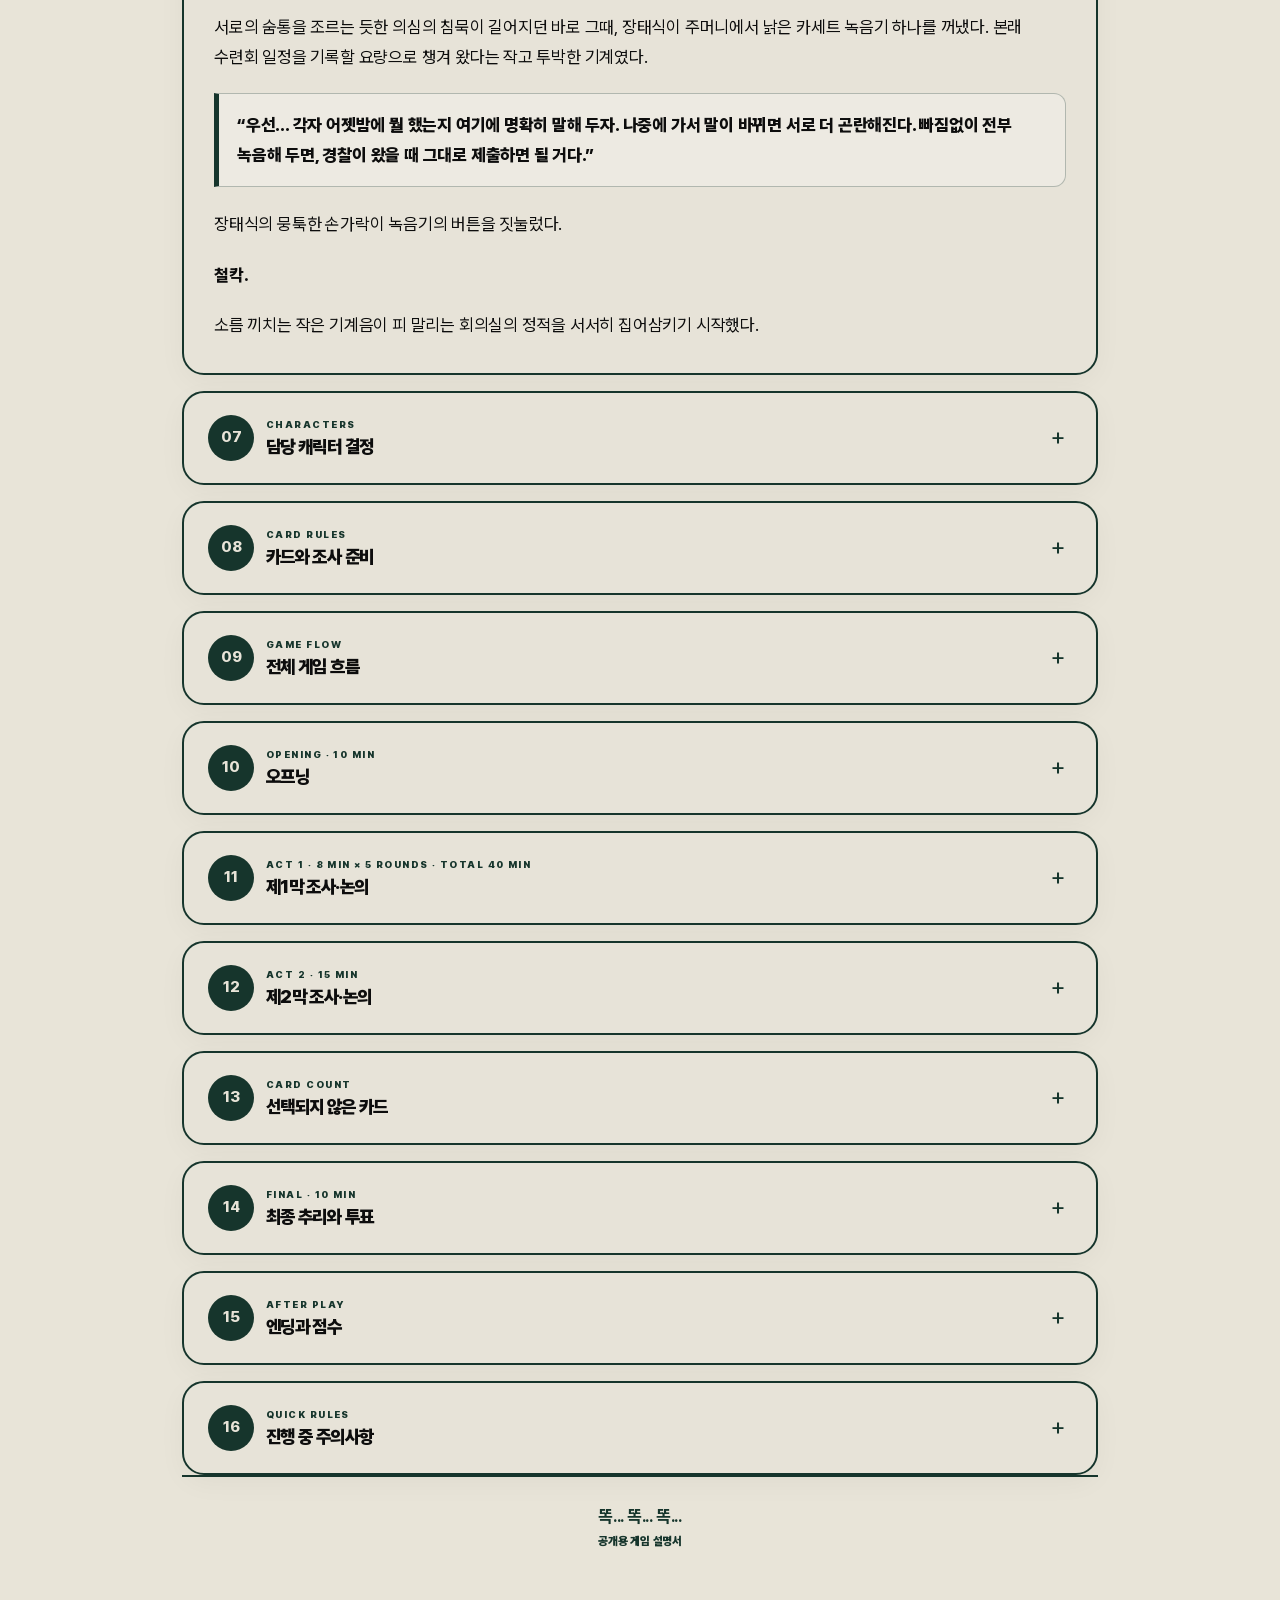
==== commit 21141259: "Add files via upload" ====
--- a/game-guide/index.html
+++ b/game-guide/index.html
@@ -8,7 +8,7 @@
   <meta name="robots" content="noindex,nofollow,noarchive,nosnippet">
   <title>똑... 똑... 똑... | 게임 설명서</title>
   <meta name="description" content="5인용 GM 없는 머더 미스터리 《똑... 똑... 똑...》 공개용 모바일 게임 설명서">
-  <link rel="stylesheet" href="style.css">
+  <link rel="stylesheet" href="style.css?v=feedback-20260920">
 </head>
 <body>
   <a class="character-return" href="../index.html?from=guide" aria-label="캐릭터 설정서로 돌아가기">← 캐릭터 설정서</a>
@@ -51,6 +51,14 @@
         <div><span>진행 방식</span><strong>GM 없음</strong></div>
       </div>
     </section>
+    <section class="rules-at-a-glance" aria-labelledby="quickRulesTitle">
+      <p class="rule-eyebrow">시작 전 함께 확인</p>
+      <h2 id="quickRulesTitle">이 네 가지만은 놓치지 마세요</h2>
+      <div class="essential-rule"><strong>! 설정서는 본인만</strong><p>내용은 말로 설명하되 <b>화면·원문 공개와 그대로 낭독은 금지</b>합니다. 단, 지정된 첫 진술은 그대로 읽습니다.</p></div>
+      <div class="essential-rule"><strong>제1막은 전체 공개</strong><p>한 사람씩 <b>2장 선택 → 즉시 공개</b>. <mark>8분씩 총 5회</mark>, 공개 카드 <b>총 10장</b>을 채웁니다.</p></div>
+      <div class="essential-rule"><strong>제2막은 개인 확인</strong><p>각자 <b>1장 선택</b>. 전원 선택 후 각자만 보고 다시 뒷면으로 둡니다. <b>직접 보여주기·교환·양도·재선택은 금지</b>합니다.</p></div>
+      <div class="essential-rule"><strong>시간과 사실의 경계</strong><p>시간 조정은 <b>전원 동의</b>로만 합니다. 자기 비밀은 숨길 수 있지만, <b>공개 카드의 객관적 문구는 부정할 수 없습니다.</b></p></div>
+    </section>
     <section class="manual-tools" aria-label="설명서 도구">
       <label class="search-box" for="manualSearch"><span>설명서 검색</span><input id="manualSearch" type="search" placeholder="예: 제2막, 소지품, 동률"></label>
       <div class="tool-buttons"><button id="expandAll" type="button">전체 펼치기</button><button id="collapseAll" type="button">전체 접기</button></div>
@@ -98,7 +106,7 @@
           <div class="prose">
         <p>《똑... 똑... 똑...》은 <strong>5인 전용, GM 없는</strong> 머더 미스터리입니다.</p>
         <p>무대는 2000년대 초, 깊은 산속의 낡은 소형 수련원입니다. 플레이어들은 태권도장 수련회에 참가한 다섯 관계자가 되어, 검은 복도 끝 ‘닫힌 방’에서 발견된 김하준의 죽음을 추리해야 합니다.</p>
-        <p>이 사건에는 한 번의 악의만 있는 것이 아닙니다. 오해, 장난, 공포, 은폐, 침묵이 차례로 이어졌습니다. 누가 무엇을 했는지만이 아니라, 어떤 선택이 다음 선택을 불러왔는지 밝혀내세요.</p></div>
+</div>
         </div>
       </article>
 
@@ -198,7 +206,7 @@
           <p>문이 열렸다.</p>
           <p>퀴퀴한 먼지 냄새가 쏟아져 나오는 어두운 방 안에서 사라졌던 김하준이 발견되었다. 김하준은 방 안쪽 바닥에 쓰러져 있었다. 몸은 이미 차가웠다. 얼굴과 코 주변에는 마른 피가 남아 있었고, 머리 한쪽에는 둔한 물체에 맞은 듯한 상처가 보였다.</p>
           <p>남은 다섯 사람은 도망치듯 회의실로 모여들었다. 방금 전까지 하준의 이름을 애타게 부르며 수련원을 뒤지던 다급한 목소리들은 공기 중으로 흩어져 버렸다. 굳게 닫힌 회의실 안에는 이제 서로를 곁눈질하며 내뱉는 거친 숨소리만이 무겁게 가라앉아 있었다.</p>
-          <p>경찰을 불러야만 했다. 하지만 수련원 안의 유선전화는 연결음조차 잡히지 않는 먹통이었다. 각자의 휴대전화 역시 산속이라 신호가 잡히지 않아 통화가 연결되지 않았다. 유일한 희망인 관리자는 출장 중이었다. 결국 외부와 연락하려면 누군가 직접 산길을 타고 시내까지 내려가야만 했다.</p>
+          <p>경찰을 불러야만 했다. 장태식이 관리실의 유선전화로 연락을 시도했지만, 연결음조차 들리지 않았다. 각자의 휴대전화 역시 산속이라 신호가 잡히지 않아 통화가 연결되지 않았다. 유일한 희망인 관리자는 출장 중이었다. 결국 외부와 연락하려면 누군가 직접 산길을 타고 시내까지 내려가야만 했다.</p>
           <p>누군가는 험한 길을 뚫고 시내로 내려가 경찰을 불러와야 했고, 또 다른 누군가는 이 수련원에 남아 김하준과 현장을 지켜야 했다. 그리고 그 모든 행동에 앞서, 무엇보다 시급한 것이 있었다. 지금 이 좁은 공간 안에 있는 사람들 중 김하준의 죽음과 가장 깊게 얽힌 사람을 확인하는 일이었다. 바깥에서 걸쇠가 잠긴 방, 외부와 단절된 수련원. 그게 누구든, 경찰이 도착할 때까지 함부로 움직이게 내버려 둘 수는 없었다.</p>
           <p>서로의 숨통을 조르는 듯한 의심의 침묵이 길어지던 바로 그때, 장태식이 주머니에서 낡은 카세트 녹음기 하나를 꺼냈다. 본래 수련회 일정을 기록할 요량으로 챙겨 왔다는 작고 투박한 기계였다.</p>
           <blockquote>“우선... 각자 어젯밤에 뭘 했는지 여기에 명확히 말해 두자. 나중에 가서 말이 바뀌면 서로 더 곤란해진다. 빠짐없이 전부 녹음해 두면, 경찰이 왔을 때 그대로 제출하면 될 거다.”</blockquote>
@@ -305,7 +313,7 @@
           <div class="prose">
         <ol class="numbered-list">
           <li>임시 진행자가 ‘이야기의 배경’을 읽어 준 뒤, 각자 자신의 캐릭터 설정서 QR을 스캔해 모바일 설정서를 조용히 읽습니다.</li>
-          <li>설정서 화면과 원문은 다른 플레이어에게 보여주거나 그대로 낭독하지 않습니다.</li>
+          <li><mark><b>설정서 화면·원문 공개와 그대로 낭독은 금지</b></mark>합니다. 단, 아래의 첫 진술은 예외입니다.</li>
           <li>설정서 확인이 끝나면 캐릭터 카드에 적힌 첫 진술 요약을 순서대로 읽습니다.</li>
           <li>첫 진술 요약은 김하준의 시신이 발견된 직후, 각 인물이 녹음기 앞에서 한 공개 진술입니다. 문장을 바꾸지 않습니다.</li>
           <li>모든 첫 진술이 끝나면 제1막 <strong>1회차</strong>를 시작합니다.</li>
@@ -343,11 +351,12 @@
         </div>
         <p class="round-repeat-caption">첫 조사 담당자를 정한 뒤, 매 회차가 끝날 때마다 시계 방향의 다음 플레이어가 담당합니다. 다섯 명 모두 한 번씩 담당해야 합니다.</p>
 
+<div class="rule-alert rule-alert--timer" role="note"><strong>타이머 · 선택과 공개도 8분 안에</strong><p>담당자를 확인한 뒤 <b>카드를 고르기 전에 8분 타이머를 시작</b>합니다. 카드 선택·공개·논의를 합쳐 한 회차입니다. <b>공개 뒤 새로 8분을 재지 않습니다.</b></p><p>시간을 줄이거나 늘리려면 <b>전원 동의</b>가 필요합니다. 일찍 마쳐도 <b>담당자 교대와 총 5회 진행</b>은 생략하지 않습니다.</p></div>
         <h3 class="step-heading">한 회차 8분의 진행 순서</h3>
         <ol class="round-flow-list">
-          <li><span class="flow-number" aria-hidden="true">1</span><span class="flow-text">이번 회차의 조사 담당자를 확인합니다.</span></li>
+          <li><span class="flow-number" aria-hidden="true">1</span><span class="flow-text">이번 회차의 조사 담당자를 확인하고 <b>8분 타이머를 시작</b>합니다.</span></li>
           <li><span class="flow-number" aria-hidden="true">2</span><span class="flow-text">조사 담당자가 조사 카드와 개인 소지품 카드를 모두 포함한 조사 가능 카드 중 2장을 선택합니다.</span></li>
-          <li><span class="flow-number" aria-hidden="true">3</span><span class="flow-text">선택한 두 카드를 즉시 전체 공개합니다.</span></li>
+          <li><span class="flow-number" aria-hidden="true">3</span><span class="flow-text">선택한 두 카드를 <b>즉시 전체 공개</b>합니다.</span></li>
           <li><span class="flow-number" aria-hidden="true">4</span><span class="flow-text">8분 중 남은 시간 동안 자유롭게 논의합니다.</span></li>
           <li><span class="flow-number" aria-hidden="true">5</span><span class="flow-text">8분이 끝나면 다음 담당자로 바꾸어 새 회차를 시작합니다.</span></li>
         </ol>
@@ -355,8 +364,8 @@
         <ul class="manual-list">
           <li>조사 카드 2장을 선택할 수 있습니다.</li>
           <li>조사 카드 1장과 다른 사람의 개인 소지품 카드 1장을 선택할 수 있습니다.</li>
-          <li>개인 소지품 카드 2장을 동시에 선택할 수 없습니다.</li>
-          <li>자신의 개인 소지품 카드는 선택할 수 없습니다.</li>
+          <li><b>개인 소지품 카드 2장 동시 선택은 금지</b>합니다.</li>
+          <li><b>자신의 개인 소지품은 선택할 수 없습니다.</b></li>
         </ul>
         <p>선택한 두 카드는 즉시 전체 공개합니다. 공개된 카드는 테이블 중앙에 앞면으로 놓고 누구나 다시 확인할 수 있게 둡니다.</p>
         <p>카드 공개 뒤 남은 시간 동안 자유롭게 논의합니다. 공개 단서, 첫 진술, 서로의 말에 드러난 모순을 연결해 사건을 추리합니다.</p></div>
@@ -380,6 +389,7 @@
         <div class="section-content" id="act-two-content" hidden>
           <div class="prose">
         <div class="rule-callout"><strong>제1막 5회차를 모두 마치고, 전체 공개 카드가 총 10장인지 확인한 뒤 제2막을 시작합니다.</strong></div>
+        <div class="rule-alert rule-alert--private" role="note"><strong>! 제2막은 카드 앞면 공개 금지</strong><p><b>말로 설명·은폐·왜곡은 가능</b>하지만, 원문을 직접 보여줄 수는 없습니다. <b>교환·양도·재선택도 금지</b>합니다.</p><p><b>15분에는 카드 선택·개인 확인·논의가 모두 포함</b>됩니다. 첫 사람이 카드를 고르기 전에 타이머를 시작합니다.</p></div>
         <div class="investigable-definition" role="note" aria-label="제2막 조사 가능 카드 정의">
           <strong>제2막도 조사 카드만 선택하는 것이 아닙니다.</strong>
           <span>남은 <b>조사 카드와 개인 소지품 카드를 합친 조사 가능 카드</b> 중에서 각자 1장씩 선택합니다.</span>
@@ -409,7 +419,7 @@
           <div class="prose">
         <div class="flow-box"><span>조사 가능 카드 <strong>18장</strong></span><span>제1막 전체 공개 <strong>10장</strong></span><span>제2막 개인 선택 <strong>5장</strong></span><span>끝까지 미선택 <strong>3장</strong></span></div>
         <p>마지막 3장은 조사 과정에서 아무도 선택하지 않은 상태로 남습니다. 조사 카드라면 누구도 앞면을 볼 수 없습니다. 개인 소지품 카드라면 원래 소유자는 이미 내용을 알고 있을 수 있지만, 다른 플레이어는 앞면을 확인할 수 없습니다.</p>
-        <p>미선택 카드 3장은 게임 종료 전까지 새로 공개하거나 가져올 수 없습니다.</p>
+        <p><b>미선택 카드 3장은 게임 종료 전까지 공개·추가 선택할 수 없습니다.</b></p>
         <p>카드 선택 자체도 추리의 일부입니다. 모든 조합이 같은 난도로 이어지는 것은 아니므로, 이미 나온 정보와 연결되는 장소와 소지품을 신중히 선택해야 합니다.</p></div>
         </div>
       </article>
@@ -428,7 +438,7 @@
         <h3>최종 추리 · 5분</h3>
         <p>제2막 조사 / 논의가 끝나면 최종 추리를 진행한다. 제한 시간은 5분이다. 이 시간에는 더 이상 카드를 선택하지 않는다. 플레이어들은 지금까지 나온 정보를 바탕으로 마지막 논의를 한다. 최종 추리가 끝나면 투표로 넘어간다.</p>
         <h3>투표 · 5분</h3>
-        <p>김하준의 사망에 가장 직접적인 원인을 만들고, 그를 살릴 수 있었던 마지막 가능성을 끊은 <strong>‘최종 책임자’ 한 명</strong>을 지목합니다. 어느 인물도 이 기준에 해당하지 않고 순수한 사고사라고 판단한다면 ‘사고사’에 투표할 수 있습니다.</p>
+        <p>김하준의 사망에 가장 결정적인 원인을 제공한 <strong>‘최종 책임자’ 한 명</strong>을 지목합니다. <strong>치명적인 일이 벌어진 경위, 각 인물이 알고 있던 위험, 이후의 선택</strong>을 함께 판단하세요. 가장 늦게 행동한 사람이 자동으로 최종 책임자가 되는 것은 아닙니다. 어느 인물도 이 기준에 해당하지 않고 순수한 사고사라고 판단한다면 ‘사고사’에 투표할 수 있습니다.</p>
         <p>원한다면 투표 직전 각자 최종 추리를 1분 이내로 말합니다. 투표는 동시에 공개합니다.</p>
         <div class="rule-callout">동률이면 동률 대상만 두고 3분간 재논의한 뒤 재투표합니다. 다시 동률이면 제1막의 첫 조사 담당자가 동률 대상 중 하나를 최종 지목합니다.</div></div>
         </div>
@@ -475,7 +485,7 @@
           <li>다른 캐릭터의 설정서 QR은 스캔하지 않습니다. 캐릭터 설정서 화면과 비공개 카드는 직접 보여주지 않습니다.</li>
           <li>제2막에서 선택한 카드는 확인 뒤 다시 뒷면으로 보관하며, 다른 사람과 교환하거나 양도할 수 없습니다.</li>
           <li>지도는 공개 정보지만 시설의 연결 관계만 보여 줍니다. 실외 시설 사이의 정확한 거리와 방위는 추리 근거로 사용하지 않습니다.</li>
-          <li>공개 카드의 존재와 객관적 문구는 부정할 수 없습니다. 해석과 책임은 얼마든지 다툴 수 있습니다.</li>
+          <li><mark><b>공개 카드의 존재와 객관적 문구는 부정할 수 없습니다.</b></mark> 해석과 책임은 얼마든지 다툴 수 있습니다.</li>
           <li>새로운 인물, 통로, 물건, 초자연 현상을 즉석에서 만들지 않습니다.</li>
           <li>자신의 비밀을 숨길 수 있지만, 게임 밖의 개인정보나 실제 경험을 연기에 끌어오지 않습니다.</li>
           <li>투표는 ‘가장 수상한 사람’이 아니라 사망의 결정적 흐름을 만든 최종 책임자를 고르는 절차입니다.</li>
--- a/game-guide/style.css
+++ b/game-guide/style.css
@@ -965,3 +965,20 @@
   margin-top: 7px;
   line-height: 1.7;
 }
+
+/* 2026-09-20: 핵심 규칙. 색상뿐 아니라 제목/굵기/기호로도 구분한다. */
+.rules-at-a-glance{background:#fffaf0;border:2px solid #16352c;border-radius:16px;padding:22px;margin:24px 0;overflow-wrap:anywhere}
+.rules-at-a-glance h2{font-size:1.35em;line-height:1.45;margin:0 0 18px;color:#16352c}
+.rule-eyebrow{font-weight:800;color:#6c4812;margin:0 0 7px}
+.essential-rule{border-top:1px solid #d4cdbc;padding:14px 0}
+.essential-rule:first-of-type{border-top:0;padding-top:0}
+.essential-rule:last-child{padding-bottom:0}
+.essential-rule>strong{display:block;font-size:1.08em;font-weight:800;margin-bottom:5px;color:#16352c}
+.essential-rule p,.rule-alert p{margin:6px 0 0;line-height:1.8}
+mark{background:#fae4a6;color:#352708;padding:.05em .2em;box-decoration-break:clone;-webkit-box-decoration-break:clone}
+.rule-alert{border:2px solid #8a5618;background:#fff3d8;color:#332711;border-radius:12px;padding:17px;margin:20px 0;overflow-wrap:anywhere}
+.rule-alert>strong{display:block;font-size:1.08em;font-weight:800}
+.rule-alert--private{border-color:#1d4ca6;background:#edf3ff;color:#142746}
+.prose strong,.prose b{font-weight:800}
+@media(max-width:400px){.rules-at-a-glance{padding:16px}.rule-alert{padding:14px}}
+@media print{.rules-at-a-glance,.rule-alert{break-inside:avoid}mark{border-bottom:1px solid #352708}}
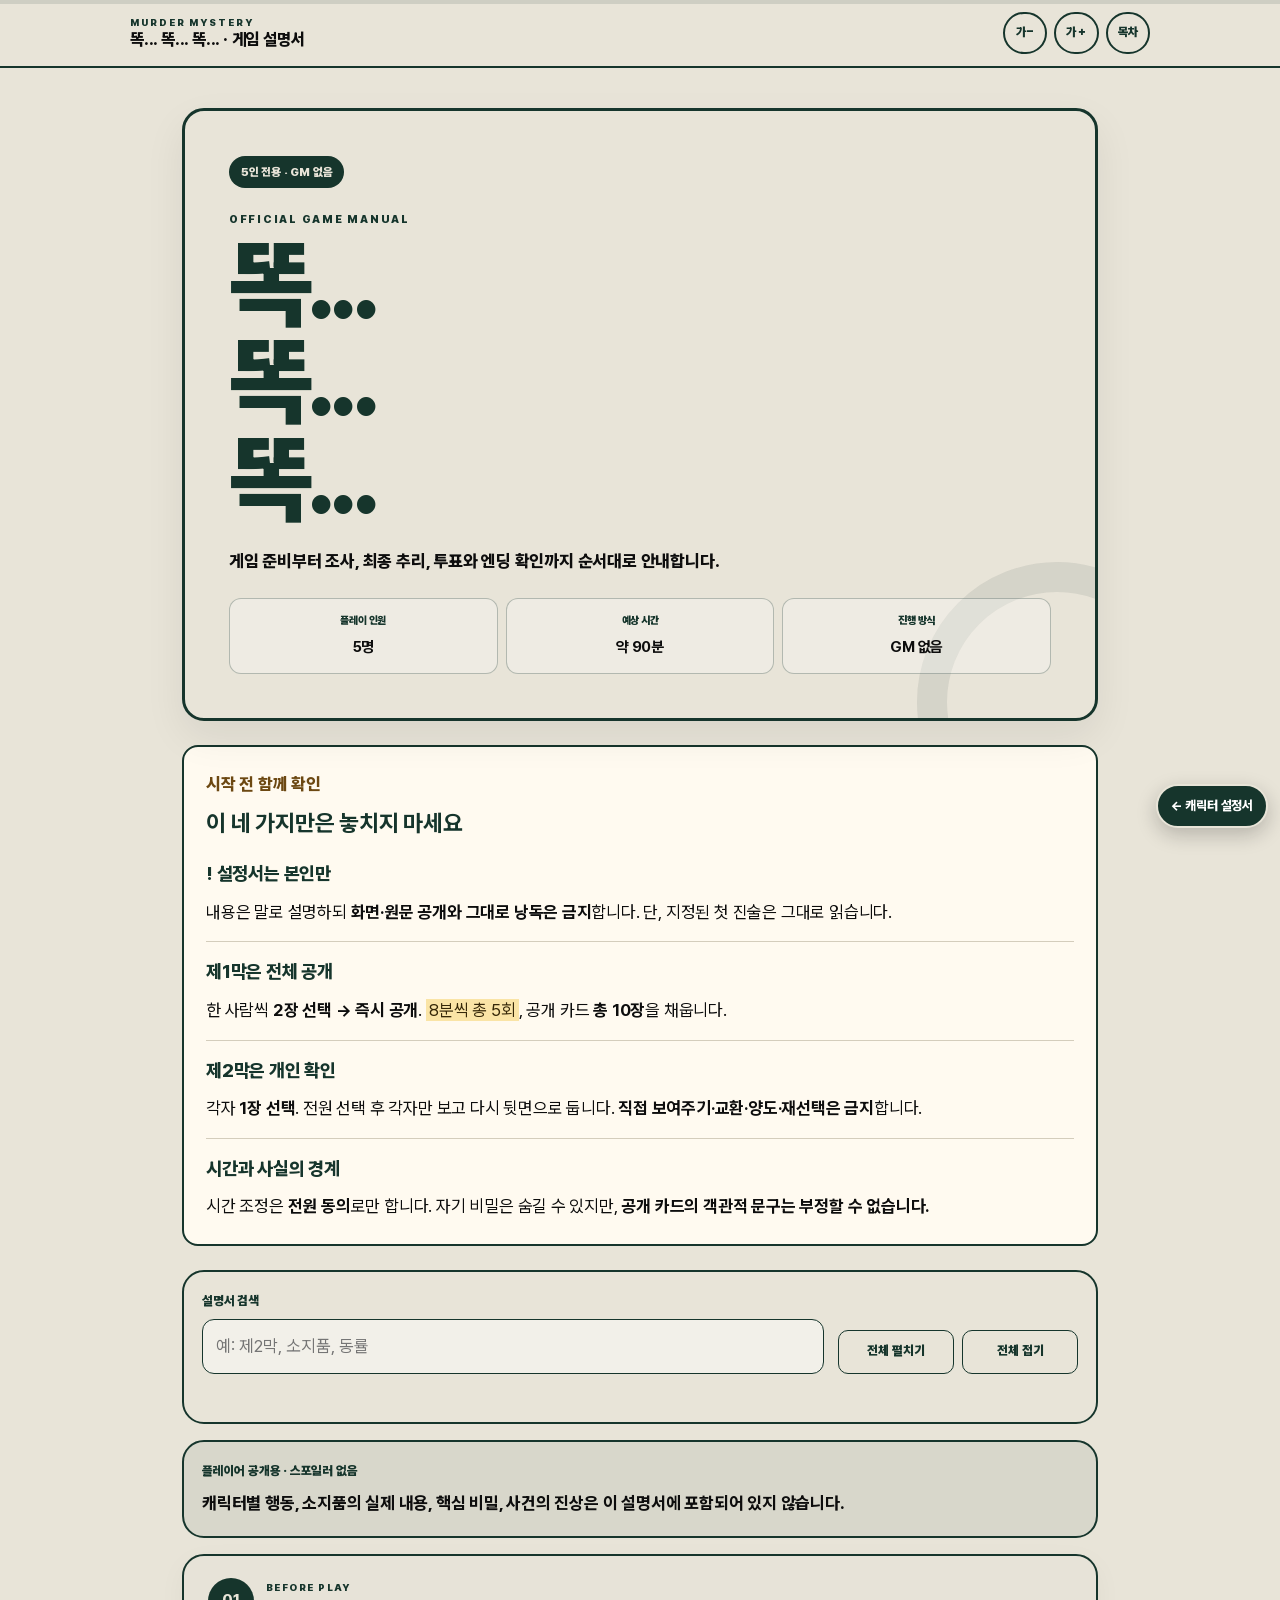
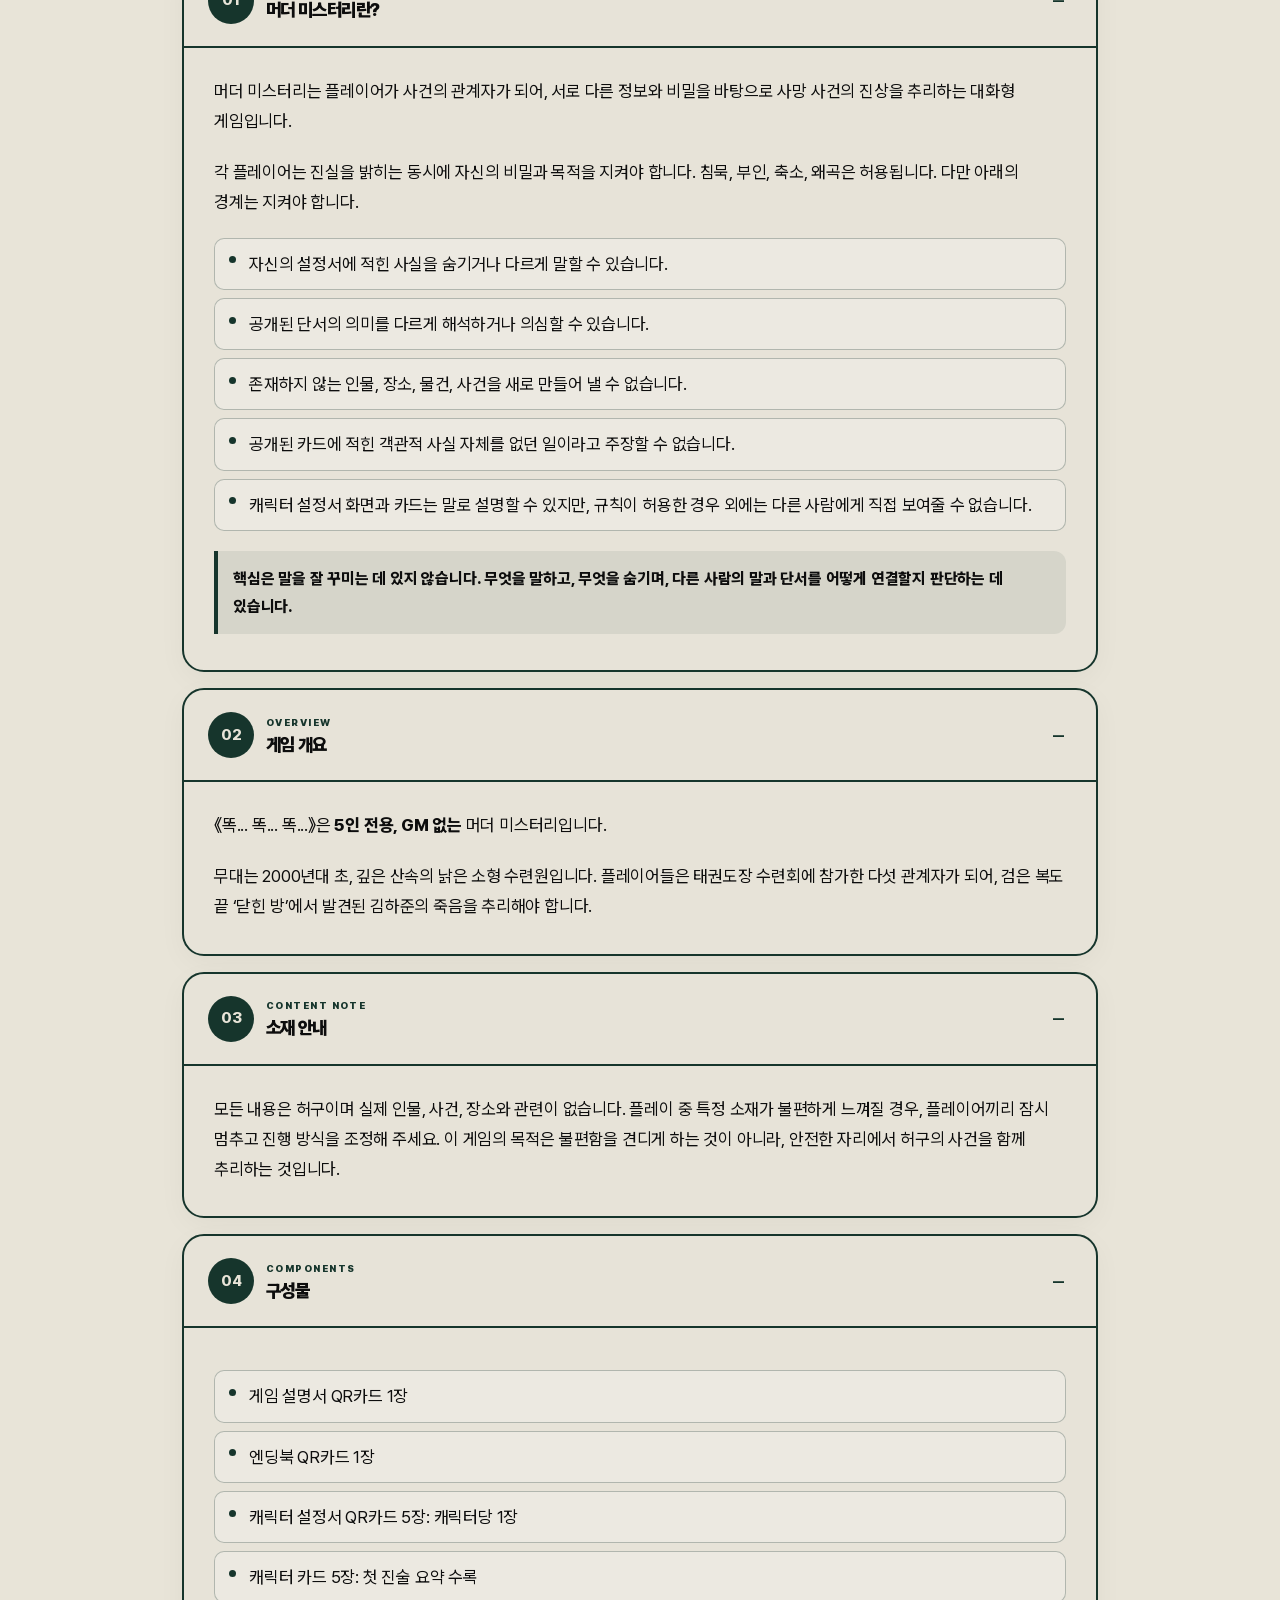
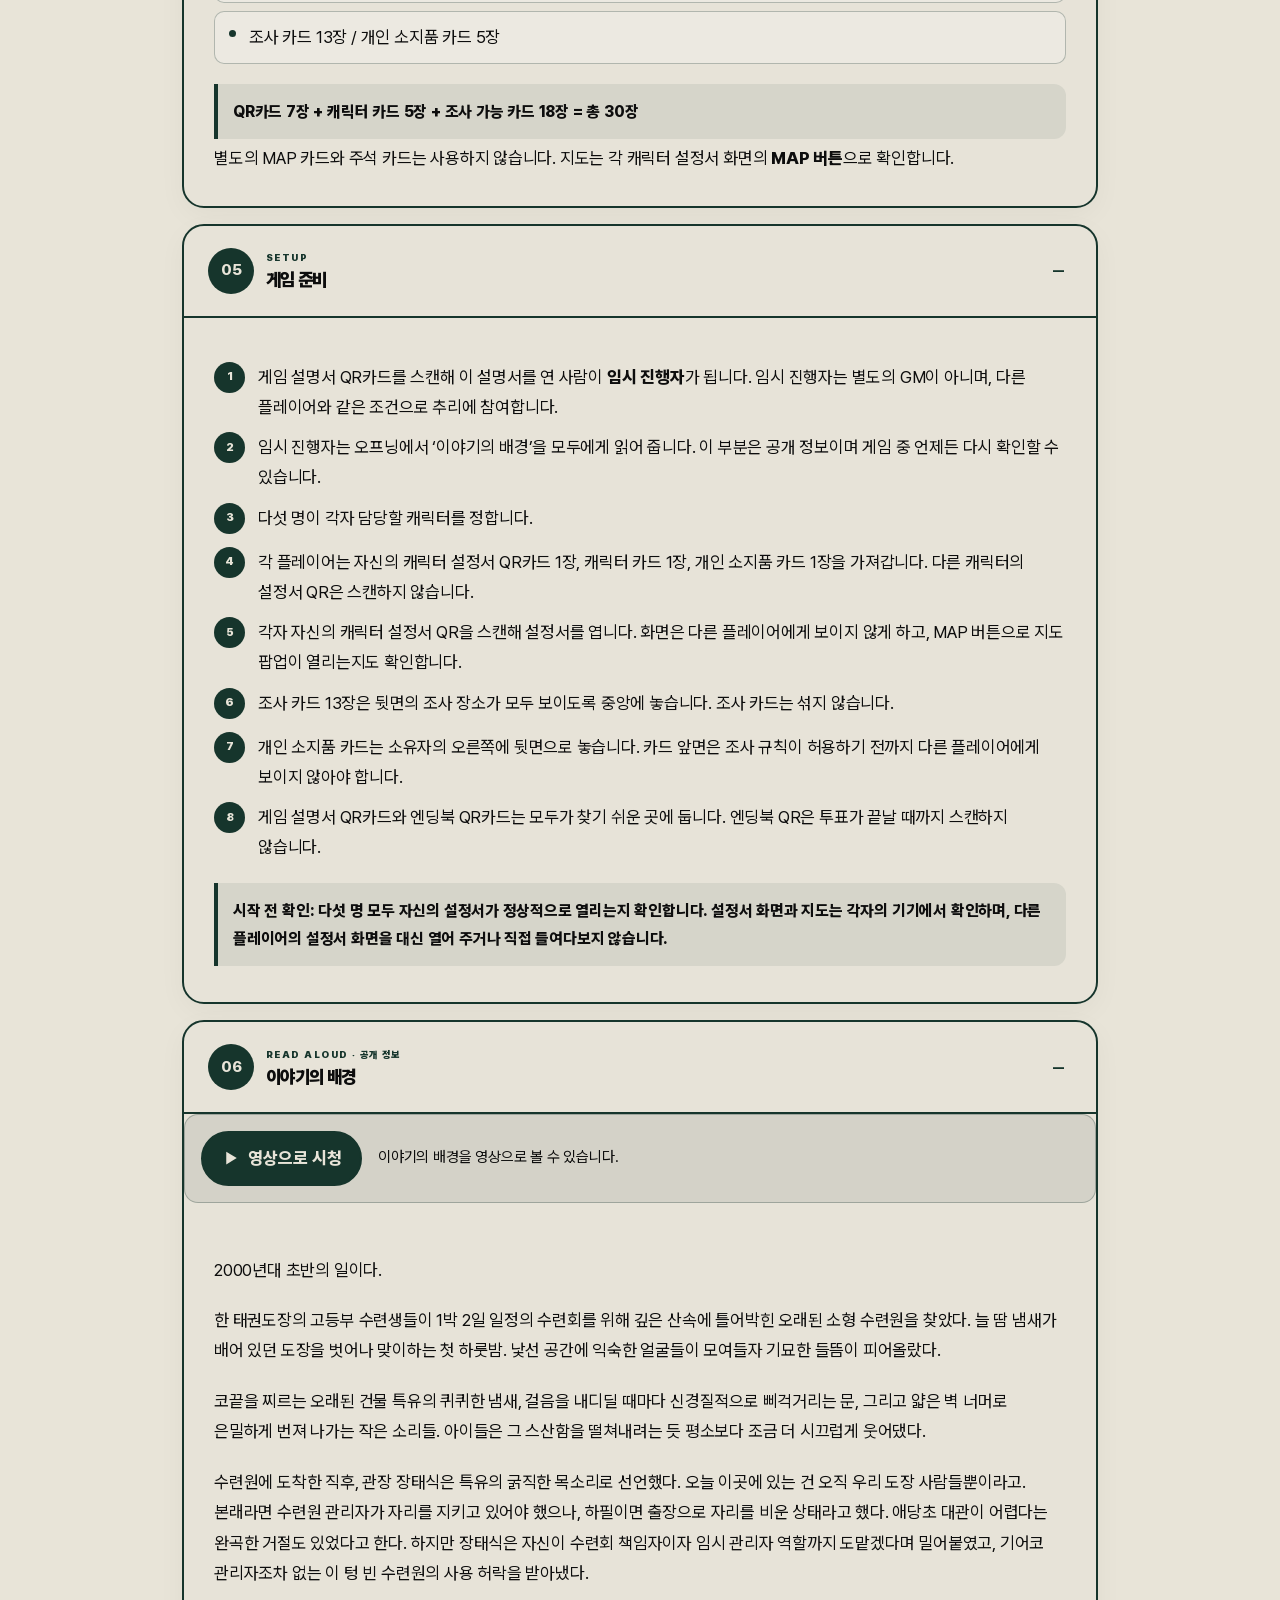
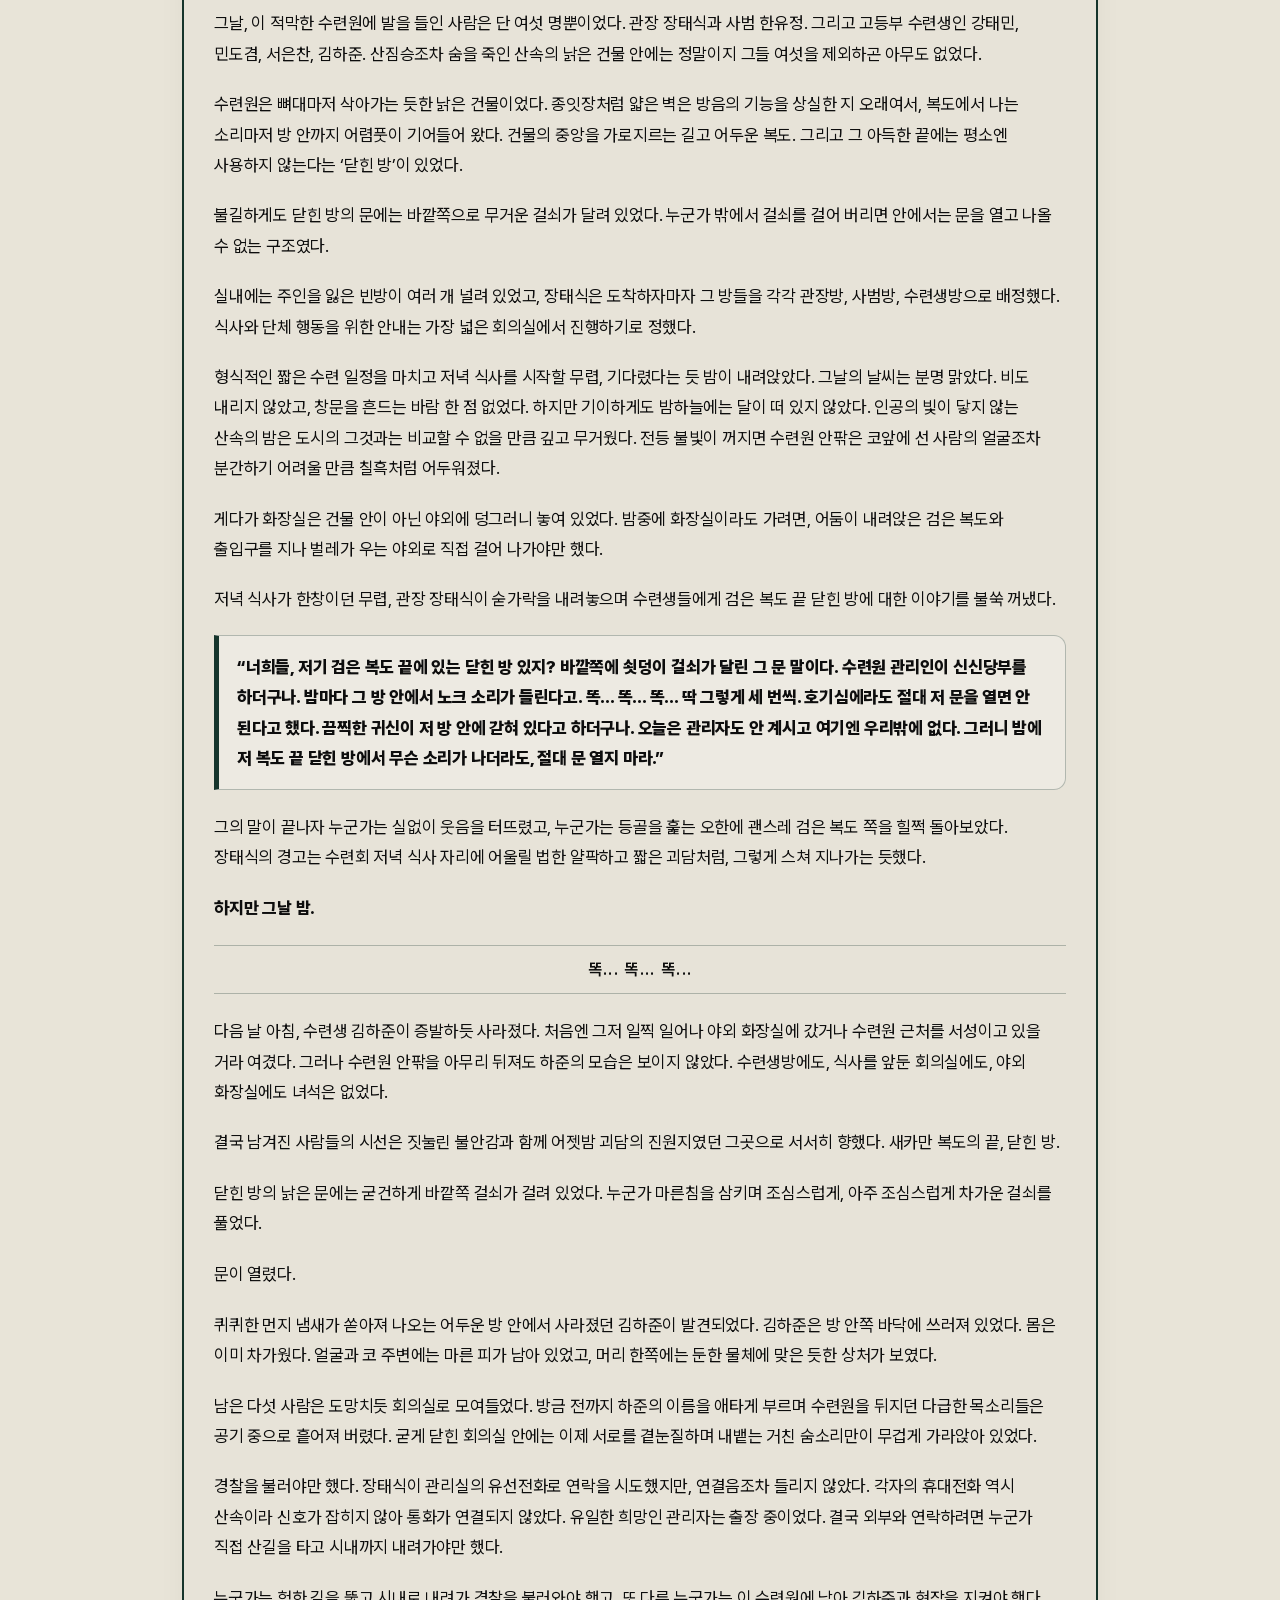
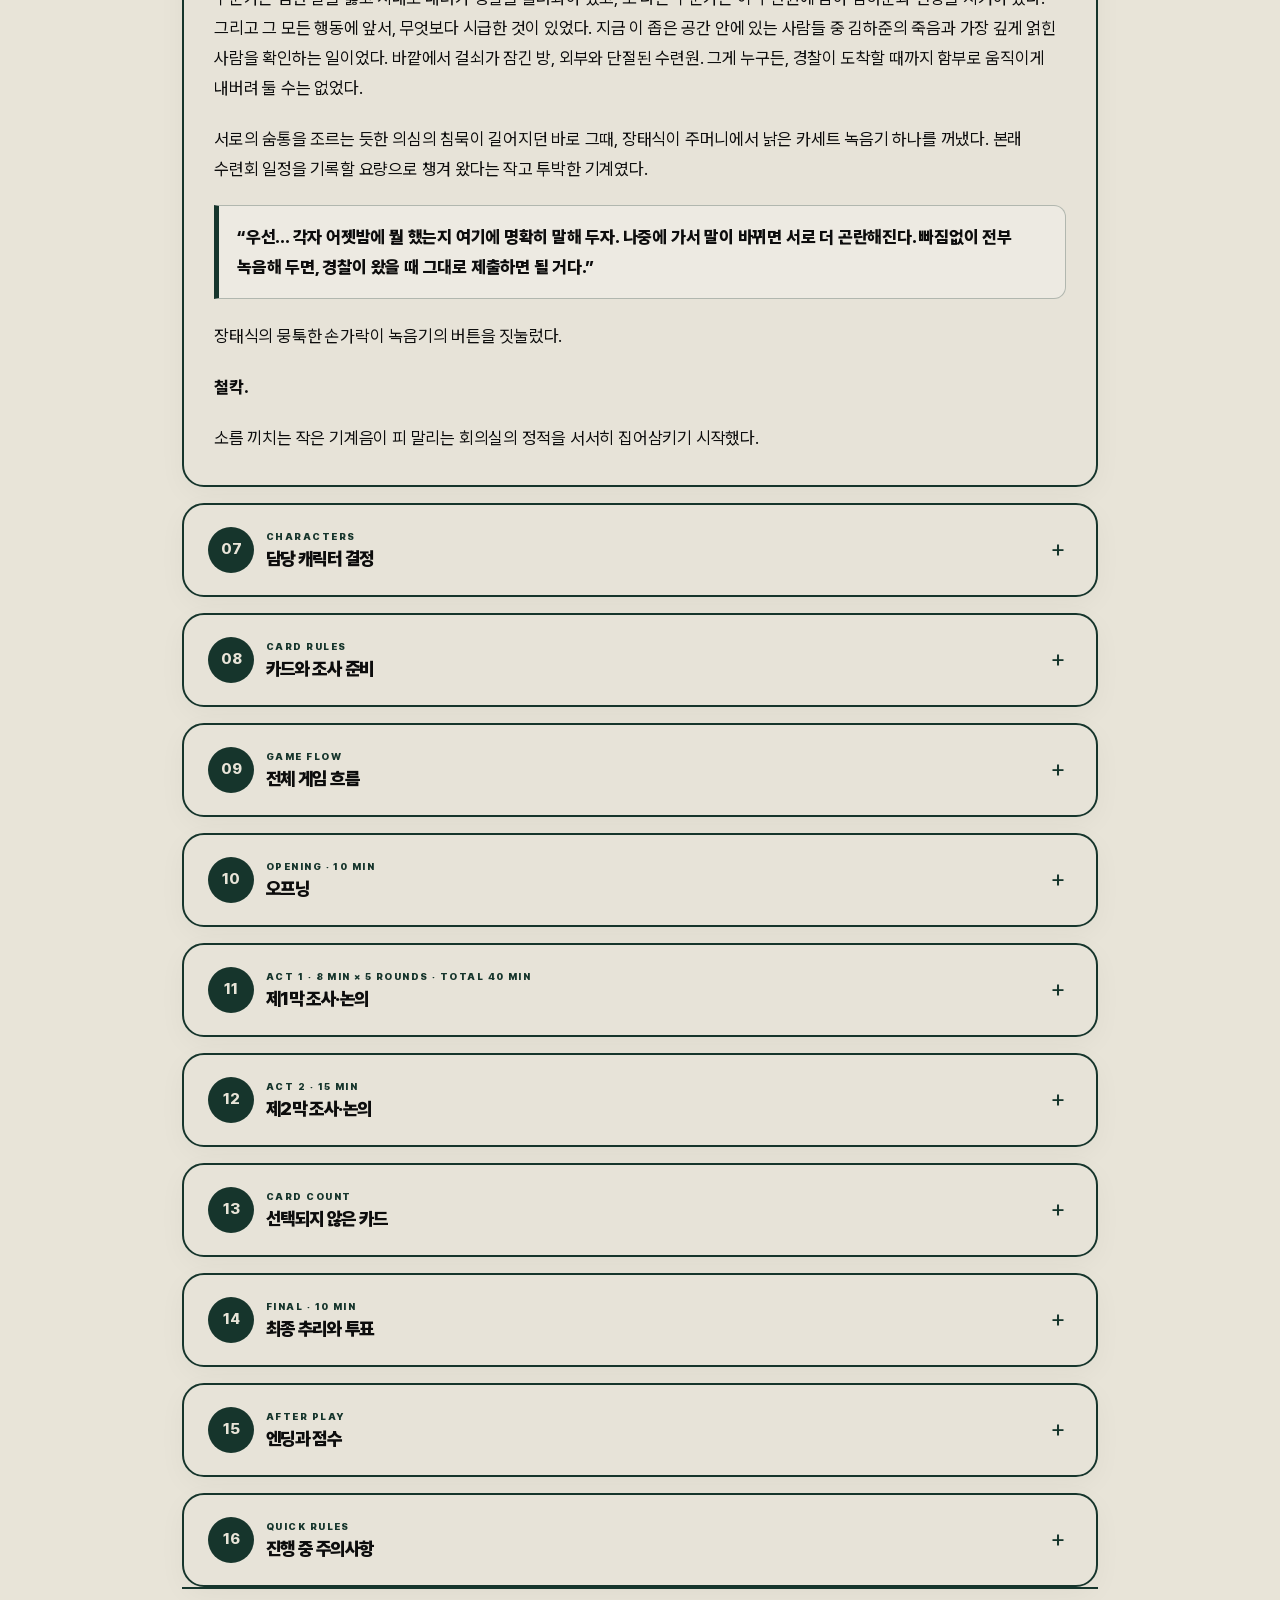
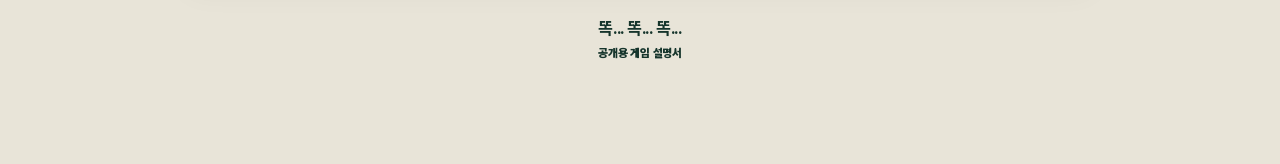
==== commit eaebab0b: "배경 영상 추가" ====
--- a/game-guide/index.html
+++ b/game-guide/index.html
@@ -9,6 +9,7 @@
   <title>똑... 똑... 똑... | 게임 설명서</title>
   <meta name="description" content="5인용 GM 없는 머더 미스터리 《똑... 똑... 똑...》 공개용 모바일 게임 설명서">
   <link rel="stylesheet" href="style.css?v=feedback-20260920">
+  <link rel="stylesheet" href="story-video.css?v=20260930-controls2">
 </head>
 <body>
   <a class="character-return" href="../index.html?from=guide" aria-label="캐릭터 설정서로 돌아가기">← 캐릭터 설정서</a>
@@ -183,6 +184,13 @@
           <span class="toggle-mark" aria-hidden="true">−</span>
         </button>
         <div class="section-content" id="story-content">
+          <div class="story-video-entry">
+            <button class="story-video-open" id="storyVideoOpen" type="button" aria-haspopup="dialog" aria-controls="storyVideoModal" aria-expanded="false">
+              <svg width="18" height="18" viewBox="0 0 24 24" fill="currentColor" aria-hidden="true"><path d="M7 3.5v17L21 12z"/></svg>
+              영상으로 시청
+            </button>
+            <p>이야기의 배경을 영상으로 볼 수 있습니다.</p>
+          </div>
           <div class="prose">
         <div class="story">
           <p>2000년대 초반의 일이다.</p>
@@ -464,6 +472,7 @@
         </ol>
         <h3>점수 계산 · 5분 · 선택 규칙</h3>
         <p>점수는 사건의 진실을 확인한 뒤 각 설정서의 목적을 기준으로 계산합니다.</p>
+        <p><strong>목표 달성 여부는 최종 투표가 확정될 때까지의 발언과 행동을 기준으로 판정합니다.</strong> 엔딩 확인과 비밀 공개에서 새롭게 알게 된 내용은 점수에 반영하지 않습니다.</p>
         <p>‘특정 인물에게 핵심 비밀 두 가지가 모두 들키지 않는다’는 목표는 두 비밀이 모두 정확히 간파되었을 때만 실패합니다. 상대가 0개 또는 1개만 알아냈다면 성공입니다. 문장을 그대로 맞힐 필요는 없지만, 비밀이 사건에서 어떤 의미였는지 설명할 수 있어야 ‘간파’로 인정합니다.</p>
         <p>가장 높은 점수를 얻은 플레이어가 ‘최고 추리자’입니다. 동점은 공동 우승입니다.</p></div>
         </div>
@@ -497,5 +506,35 @@
   </main>
   <button class="back-to-top" id="backToTop" type="button" tabindex="-1" aria-hidden="true" aria-label="맨 위로 이동">↑</button>
   <script src="script.js"></script>
+
+  <dialog class="story-video-modal" id="storyVideoModal" aria-labelledby="storyVideoTitle">
+    <div class="story-video-panel" id="storyVideoPanel">
+      <div class="story-video-header">
+        <div><p>똑... 똑... 똑...</p><h2 id="storyVideoTitle">이야기의 배경</h2></div>
+        <button class="story-video-close" id="storyVideoClose" type="button" aria-label="영상 닫기" autofocus>닫기 ×</button>
+      </div>
+      <div class="story-video-screen">
+        <video class="story-video-player" id="storyVideo" playsinline preload="none" aria-label="똑똑똑 이야기의 배경 영상">
+          이 브라우저에서는 영상을 재생할 수 없습니다. 설명서의 배경 이야기를 읽어 주세요.
+        </video>
+      </div>
+      <div class="story-video-footer">
+        <p class="story-video-status" id="storyVideoStatus" role="status" aria-live="polite"></p>
+        <input class="story-video-seek" id="storyVideoSeek" type="range" min="0" max="1" step="1" value="0" aria-label="영상 재생 위치" aria-valuetext="0:00 / --:--" disabled>
+        <div class="story-video-controls" role="group" aria-label="영상 재생 조작">
+          <button class="story-video-control" id="storyVideoPlay" type="button" aria-label="재생" title="재생" disabled>
+            <svg viewBox="0 0 24 24" fill="currentColor" aria-hidden="true"><path class="story-video-play-icon" d="M7 3.5v17L21 12z"/><g class="story-video-pause-icon"><rect x="5" y="4" width="5" height="16" rx="1"/><rect x="14" y="4" width="5" height="16" rx="1"/></g></svg>
+          </button>
+          <div class="story-video-time" aria-label="현재 시간 및 전체 길이"><span id="storyVideoCurrentTime">0:00</span><span aria-hidden="true">/</span><span id="storyVideoDuration">--:--</span></div>
+          <button class="story-video-control" id="storyVideoMute" type="button" aria-label="음소거" aria-pressed="false" title="음소거">
+            <svg viewBox="0 0 24 24" fill="none" stroke="currentColor" stroke-width="1.8" stroke-linecap="round" stroke-linejoin="round" aria-hidden="true"><path d="M11 4 6 8H3v8h3l5 4z"/><g class="story-video-sound-icon"><path d="M15 8a6 6 0 0 1 0 8M18 5a10 10 0 0 1 0 14"/></g><g class="story-video-muted-icon"><path d="m16 9 6 6m0-6-6 6"/></g></svg>
+          </button>
+          <button class="story-video-fullscreen" id="storyVideoFullscreen" type="button" aria-pressed="false" disabled>전체화면</button>
+        </div>
+      </div>
+    </div>
+  </dialog>
+  <script src="story-video-config.js?v=20260930"></script>
+  <script src="story-video.js?v=20260930-controls2"></script>
 </body>
 </html>
--- a/game-guide/story-video.css
+++ b/game-guide/story-video.css
@@ -0,0 +1,144 @@
+.story-video-entry {
+  display: flex;
+  flex-wrap: wrap;
+  align-items: center;
+  gap: 10px 16px;
+  margin: 0 0 24px;
+  padding: 16px;
+  background: var(--navy-soft);
+  border: 1px solid var(--navy-mid);
+  border-radius: 14px;
+}
+.story-video-open {
+  display: inline-flex;
+  align-items: center;
+  justify-content: center;
+  gap: 9px;
+  min-height: 48px;
+  padding: 10px 18px;
+  color: var(--paper);
+  background: var(--navy);
+  border: 2px solid var(--navy);
+  border-radius: 999px;
+  font-weight: 800;
+  cursor: pointer;
+}
+.story-video-entry p { margin: 0; font-size: .88em; line-height: 1.6; }
+.story-video-open svg { flex: none; }
+html.story-video-is-open { overflow: hidden; scrollbar-gutter: stable; }
+.story-video-modal {
+  position: fixed;
+  inset: 0;
+  width: min(760px, calc(100% - 24px));
+  max-width: none;
+  max-height: calc(100vh - 24px);
+  max-height: calc(100dvh - 24px);
+  margin: auto;
+  padding: 0;
+  overflow: auto;
+  overscroll-behavior: contain;
+  color: var(--ink);
+  background: var(--paper);
+  border: 2px solid var(--navy);
+  border-radius: 18px;
+  box-shadow: 0 24px 80px #0008;
+}
+.story-video-modal:not([open]) { display: none; }
+.story-video-modal::backdrop { background: rgba(4, 12, 9, .84); }
+.story-video-panel { display: flex; flex-direction: column; min-height: 0; background: var(--paper); }
+.story-video-header {
+  display: flex;
+  align-items: center;
+  justify-content: space-between;
+  flex: none;
+  gap: 12px;
+  padding: 14px 16px;
+}
+.story-video-header h2 { margin: 0; font-size: 1.05rem; line-height: 1.45; }
+.story-video-header p { margin: 0 0 2px; font-size: .75rem; color: var(--navy); font-weight: 700; }
+.story-video-close, .story-video-fullscreen, .story-video-control {
+  flex: none;
+  min-height: 44px;
+  padding: 8px 13px;
+  color: var(--navy);
+  background: transparent;
+  border: 1px solid var(--navy-mid);
+  border-radius: 10px;
+  font-size: .88rem;
+  font-weight: 800;
+  cursor: pointer;
+}
+.story-video-screen { display: flex; align-items: center; justify-content: center; min-height: 0; background: #080b09; }
+.story-video-player {
+  display: block;
+  width: 100%;
+  height: min(62vh, 660px);
+  height: min(62dvh, 660px);
+  object-fit: contain;
+  background: #080b09;
+}
+.story-video-footer { flex: none; padding: 8px 16px 12px; border-top: 1px solid var(--navy-mid); }
+.story-video-status { margin: 0 0 6px; font-size: .82rem; line-height: 1.5; }
+.story-video-status:empty { display: none; }
+.story-video-controls { display: grid; grid-template-columns: 44px minmax(0, 1fr) 44px auto; align-items: center; gap: 8px; }
+.story-video-control { display: grid; place-items: center; width: 44px; height: 44px; padding: 9px; }
+.story-video-control svg { display: block; width: 22px; height: 22px; pointer-events: none; }
+.story-video-pause-icon, .story-video-muted-icon { display: none; }
+.is-playing .story-video-play-icon, .is-muted .story-video-sound-icon { display: none; }
+.is-playing .story-video-pause-icon, .is-muted .story-video-muted-icon { display: inline; }
+.story-video-time { min-width: 0; color: var(--navy); font-size: .82rem; line-height: 1.4; font-variant-numeric: tabular-nums; white-space: nowrap; }
+.story-video-time span[aria-hidden] { margin: 0 3px; opacity: .6; }
+.story-video-fullscreen { white-space: nowrap; font-size: .82rem; }
+.story-video-seek {
+  --seek-progress: 0%;
+  display: block;
+  width: 100%; height: 32px; margin: 0 0 4px; padding: 0;
+  appearance: none; -webkit-appearance: none;
+  background: transparent; cursor: pointer; accent-color: var(--navy);
+}
+.story-video-seek::-webkit-slider-runnable-track { height: 6px; border-radius: 9px; background: linear-gradient(to right, var(--navy) var(--seek-progress), var(--navy-mid) var(--seek-progress)); }
+.story-video-seek::-moz-range-track { height: 6px; border-radius: 9px; background: var(--navy-mid); }
+.story-video-seek::-moz-range-progress { height: 6px; border-radius: 9px; background: var(--navy); }
+.story-video-seek::-webkit-slider-thumb { width: 20px; height: 20px; margin-top: -7px; border: 2px solid var(--paper); border-radius: 50%; appearance: none; -webkit-appearance: none; background: var(--navy); box-shadow: 0 0 0 1px var(--navy-mid); }
+.story-video-seek::-moz-range-thumb { width: 16px; height: 16px; border: 2px solid var(--paper); border-radius: 50%; background: var(--navy); box-shadow: 0 0 0 1px var(--navy-mid); }
+.story-video-footer button:disabled, .story-video-seek:disabled { opacity: .45; cursor: default; }
+.story-video-open:focus-visible, .story-video-modal button:focus-visible, .story-video-player:focus-visible, .story-video-seek:focus-visible {
+  outline: 3px solid #9c6921;
+  outline-offset: 3px;
+}
+.story-video-panel:fullscreen { width: 100%; height: 100%; }
+.story-video-panel:-webkit-full-screen { width: 100%; height: 100%; }
+.story-video-panel:fullscreen .story-video-screen { flex: 1; }
+.story-video-panel:-webkit-full-screen .story-video-screen { flex: 1; }
+.story-video-panel:fullscreen .story-video-player { height: 100%; min-height: 0; }
+.story-video-panel:-webkit-full-screen .story-video-player { height: 100%; min-height: 0; }
+.story-video-modal.is-expanded {
+  width: 100%; max-height: none; height: 100vh; height: 100dvh;
+  margin: 0; border: 0; border-radius: 0;
+}
+.story-video-modal.is-expanded .story-video-panel { height: 100%; }
+.story-video-modal.is-expanded .story-video-screen { flex: 1; overflow: hidden; }
+.story-video-modal.is-expanded .story-video-player { height: 100%; }
+.story-video-panel:fullscreen .story-video-header, .story-video-modal.is-expanded .story-video-header {
+  padding-top: max(14px, env(safe-area-inset-top));
+}
+.story-video-panel:fullscreen .story-video-footer, .story-video-modal.is-expanded .story-video-footer {
+  padding-bottom: max(10px, env(safe-area-inset-bottom));
+}
+@media (max-width: 480px) {
+  .story-video-entry { align-items: stretch; flex-direction: column; }
+  .story-video-open { width: 100%; }
+  .story-video-header, .story-video-footer { padding-left: 12px; padding-right: 12px; }
+  .story-video-controls { gap: 6px; }
+  .story-video-time { font-size: .72rem; }
+  .story-video-fullscreen { padding-left: 10px; padding-right: 10px; }
+}
+@media (max-height: 480px) and (orientation: landscape) {
+  .story-video-header { padding-top: 6px; padding-bottom: 6px; }
+  .story-video-footer { padding-top: 4px; padding-bottom: 4px; }
+  .story-video-player { height: calc(100dvh - 184px); }
+}
+@media (max-height: 650px) and (orientation: portrait) {
+  .story-video-player { height: max(100px, calc(100dvh - 230px)); }
+}
+@media print { .story-video-entry, .story-video-modal { display: none !important; } }
